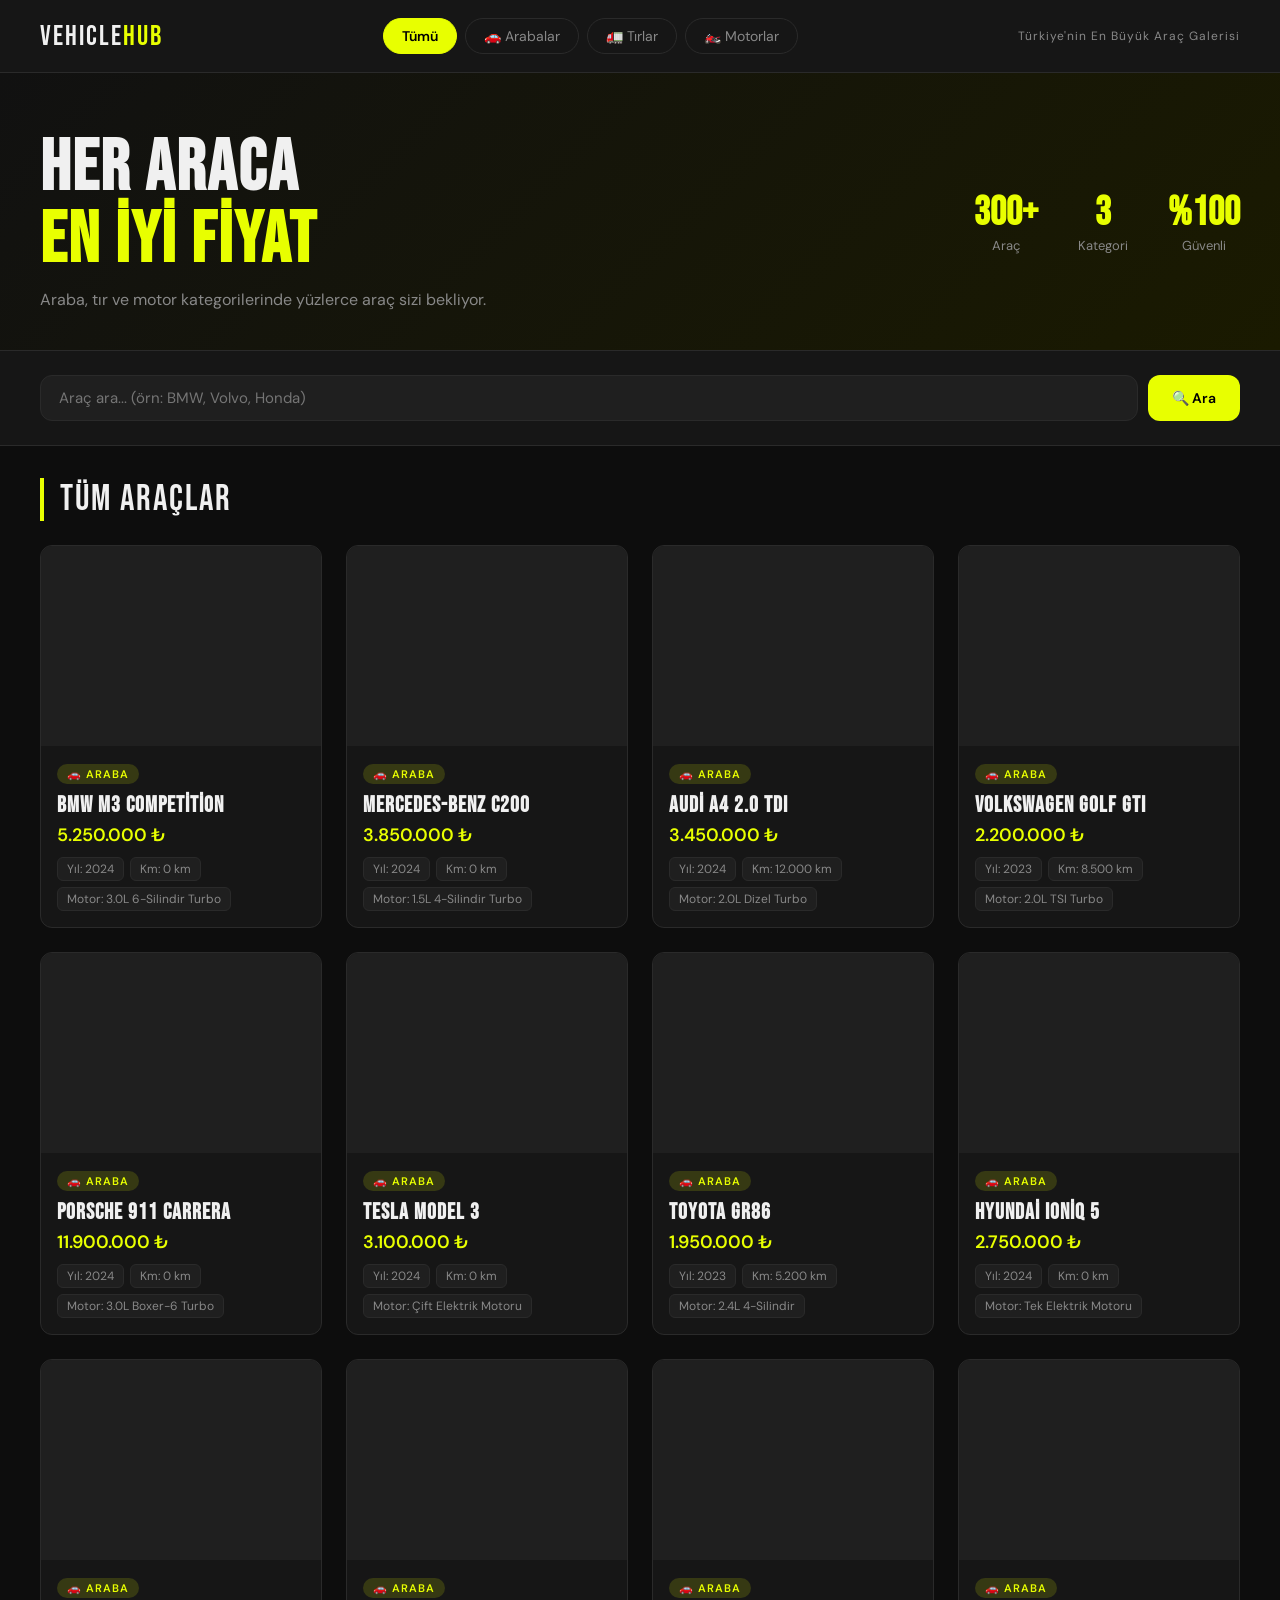
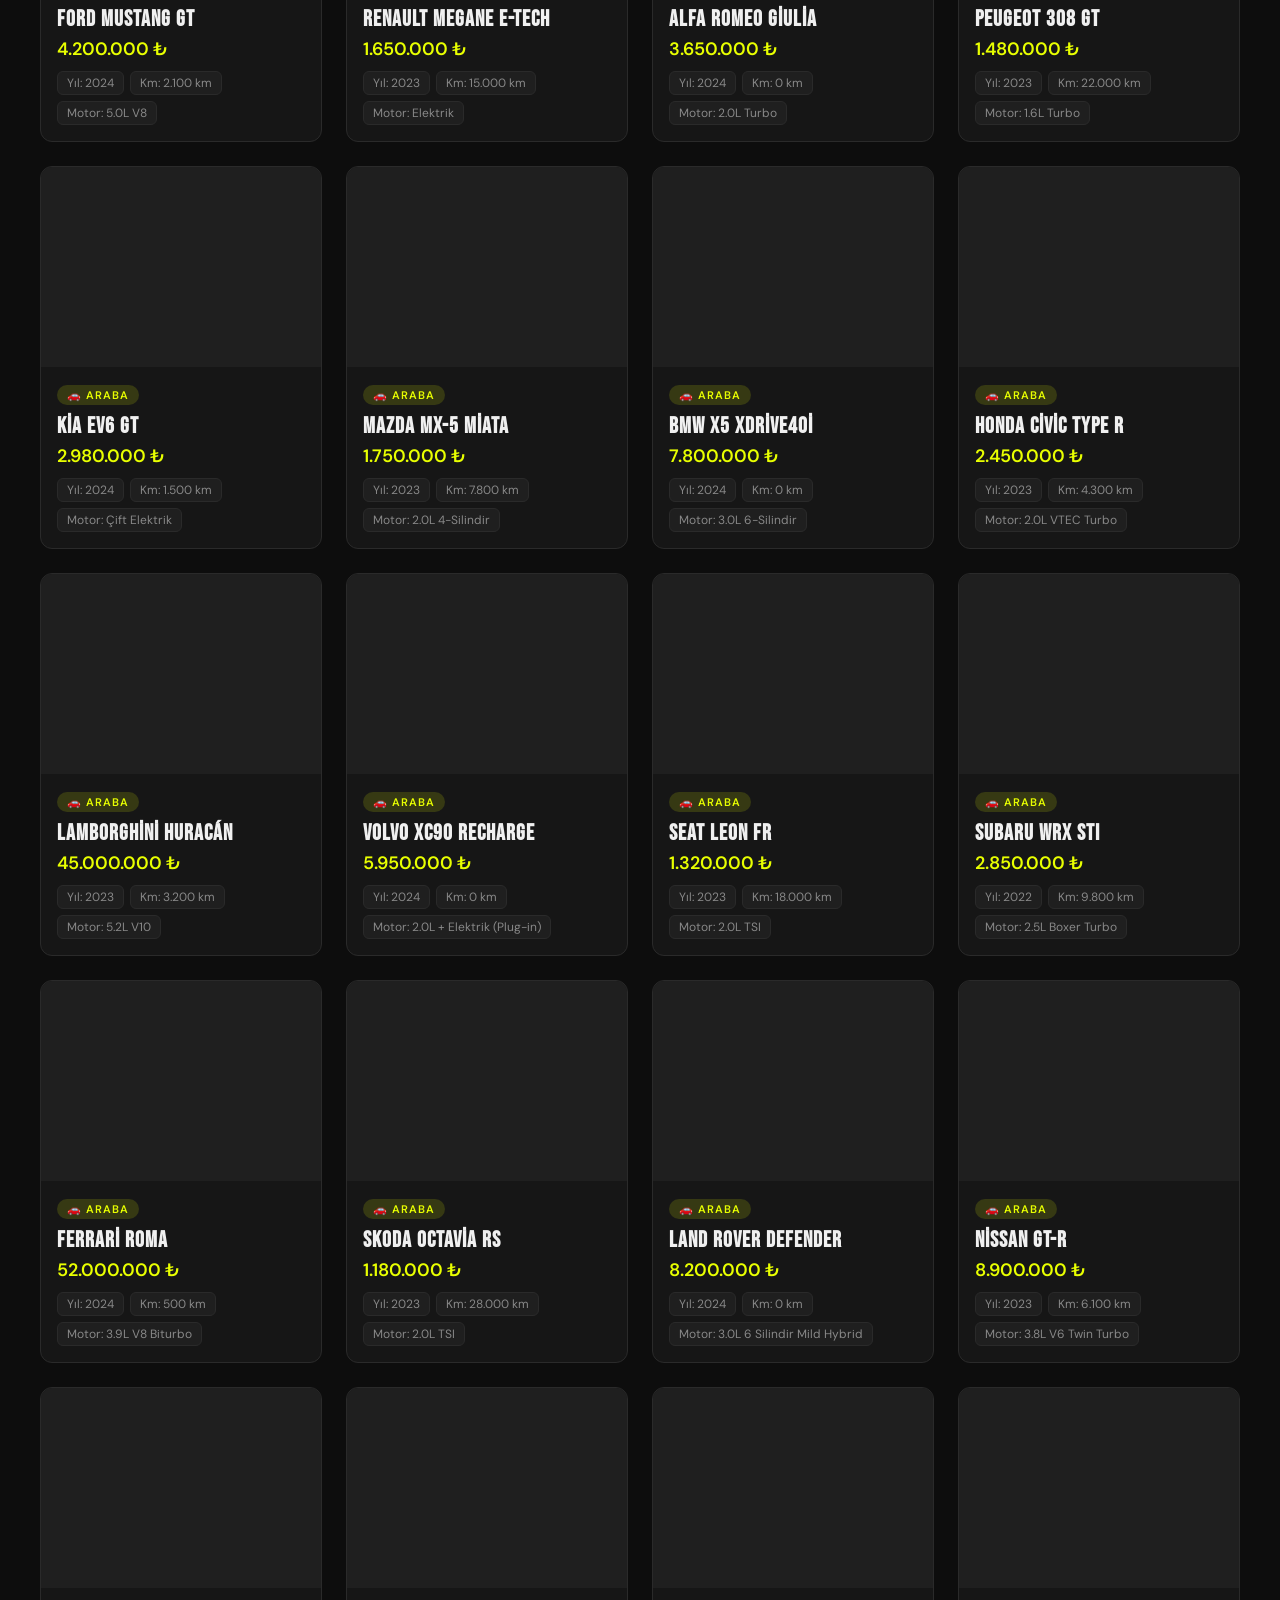
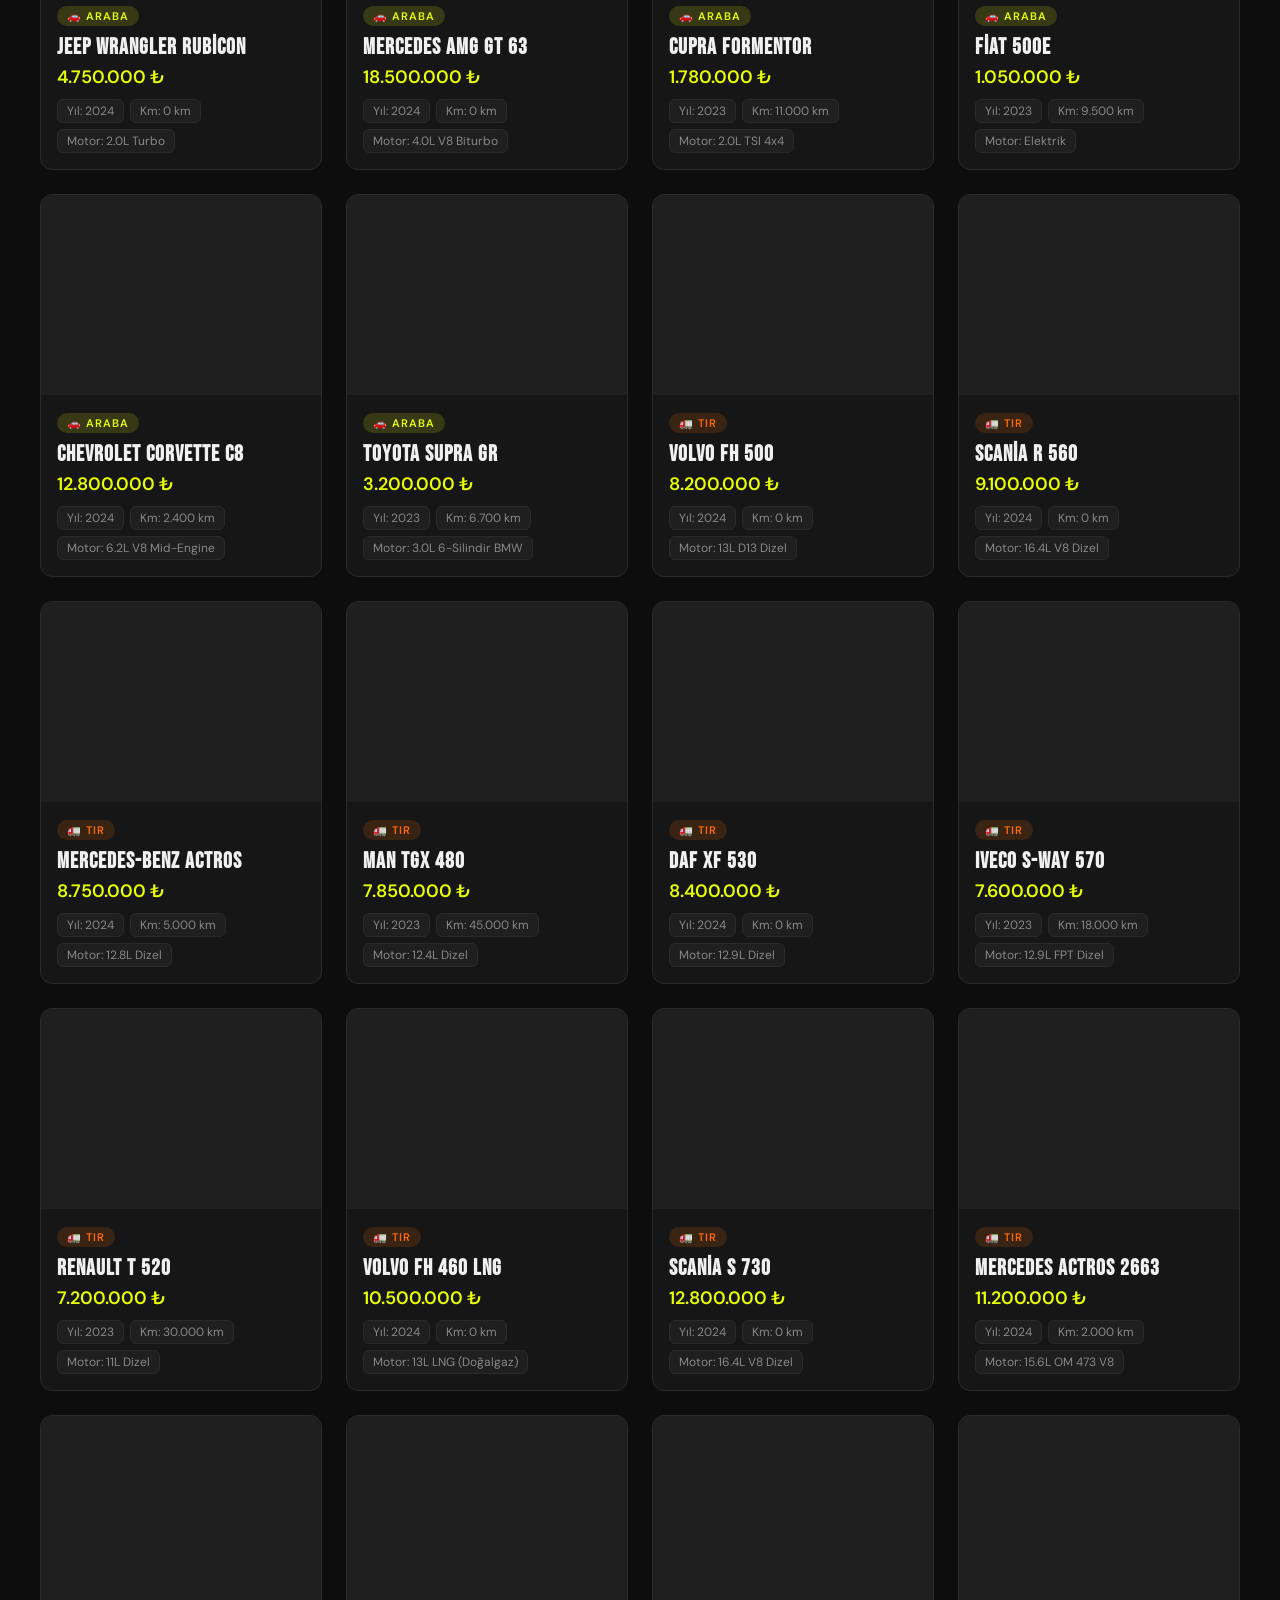
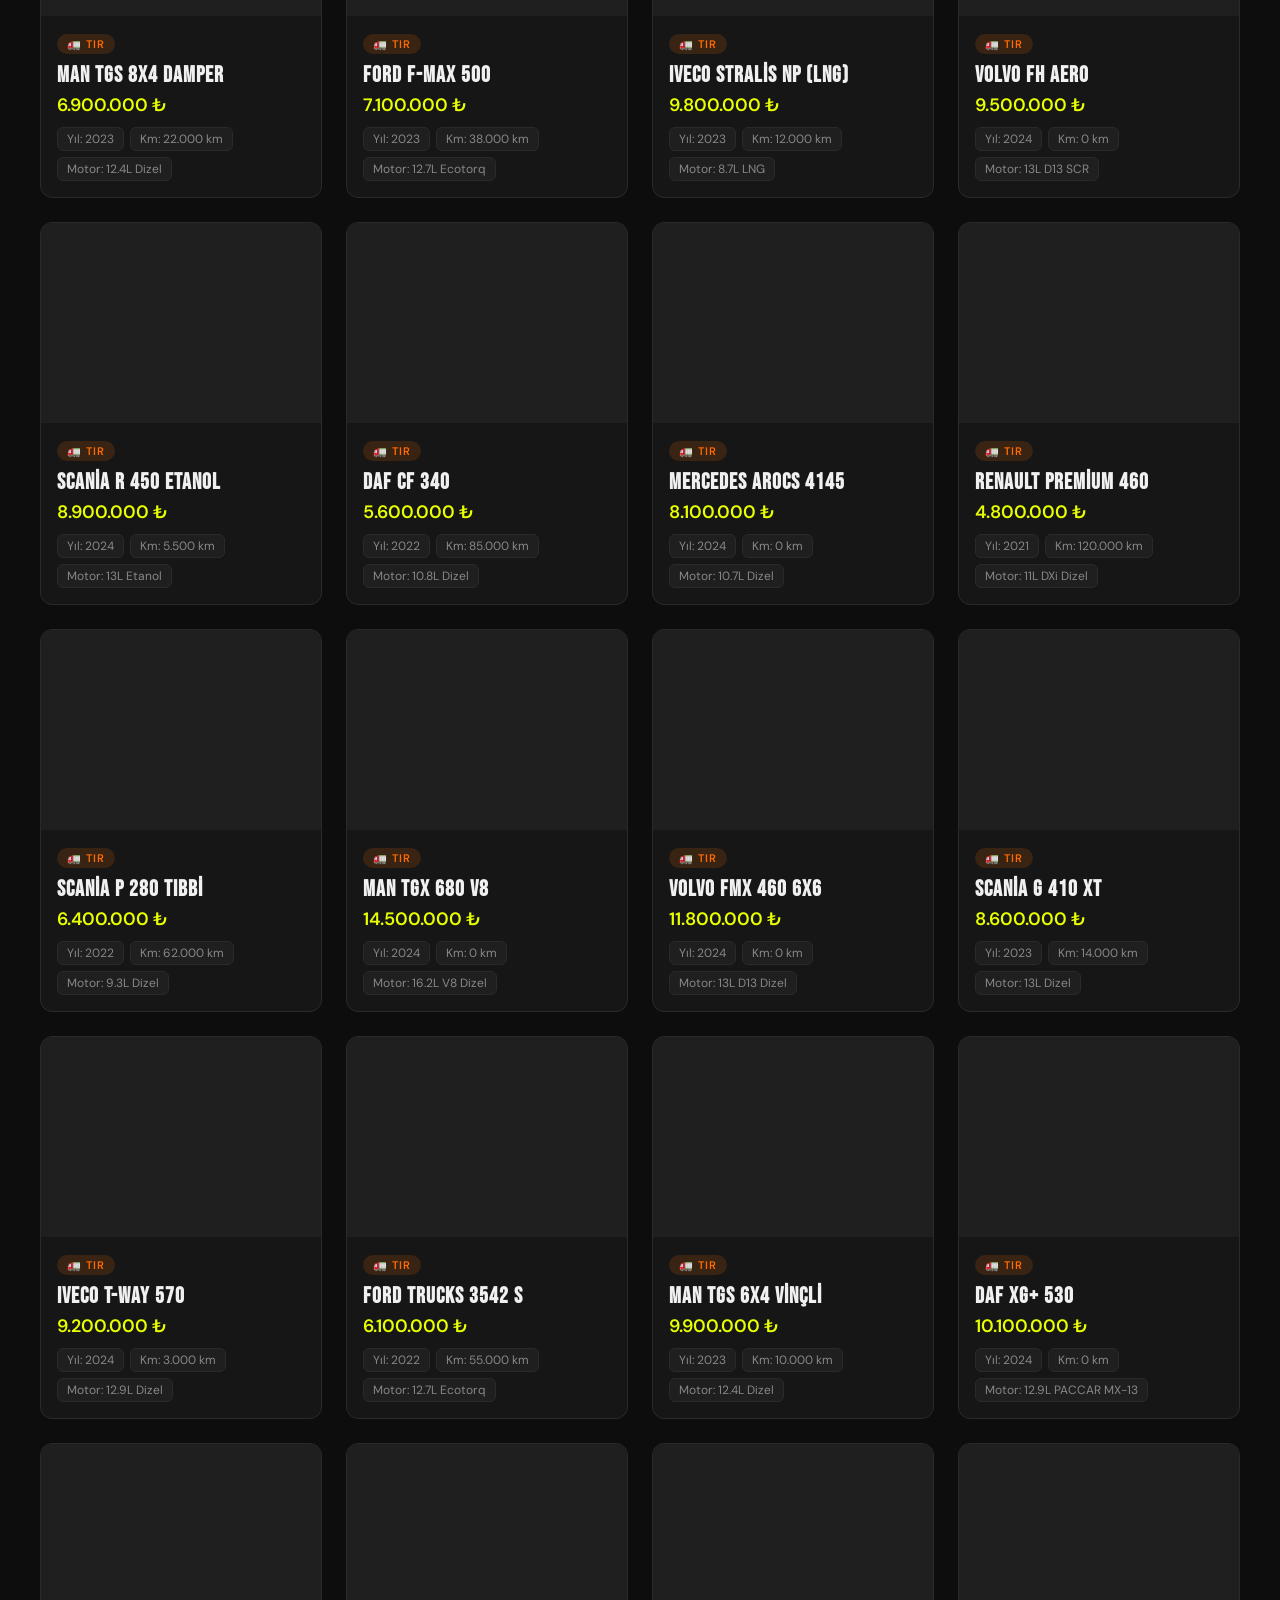
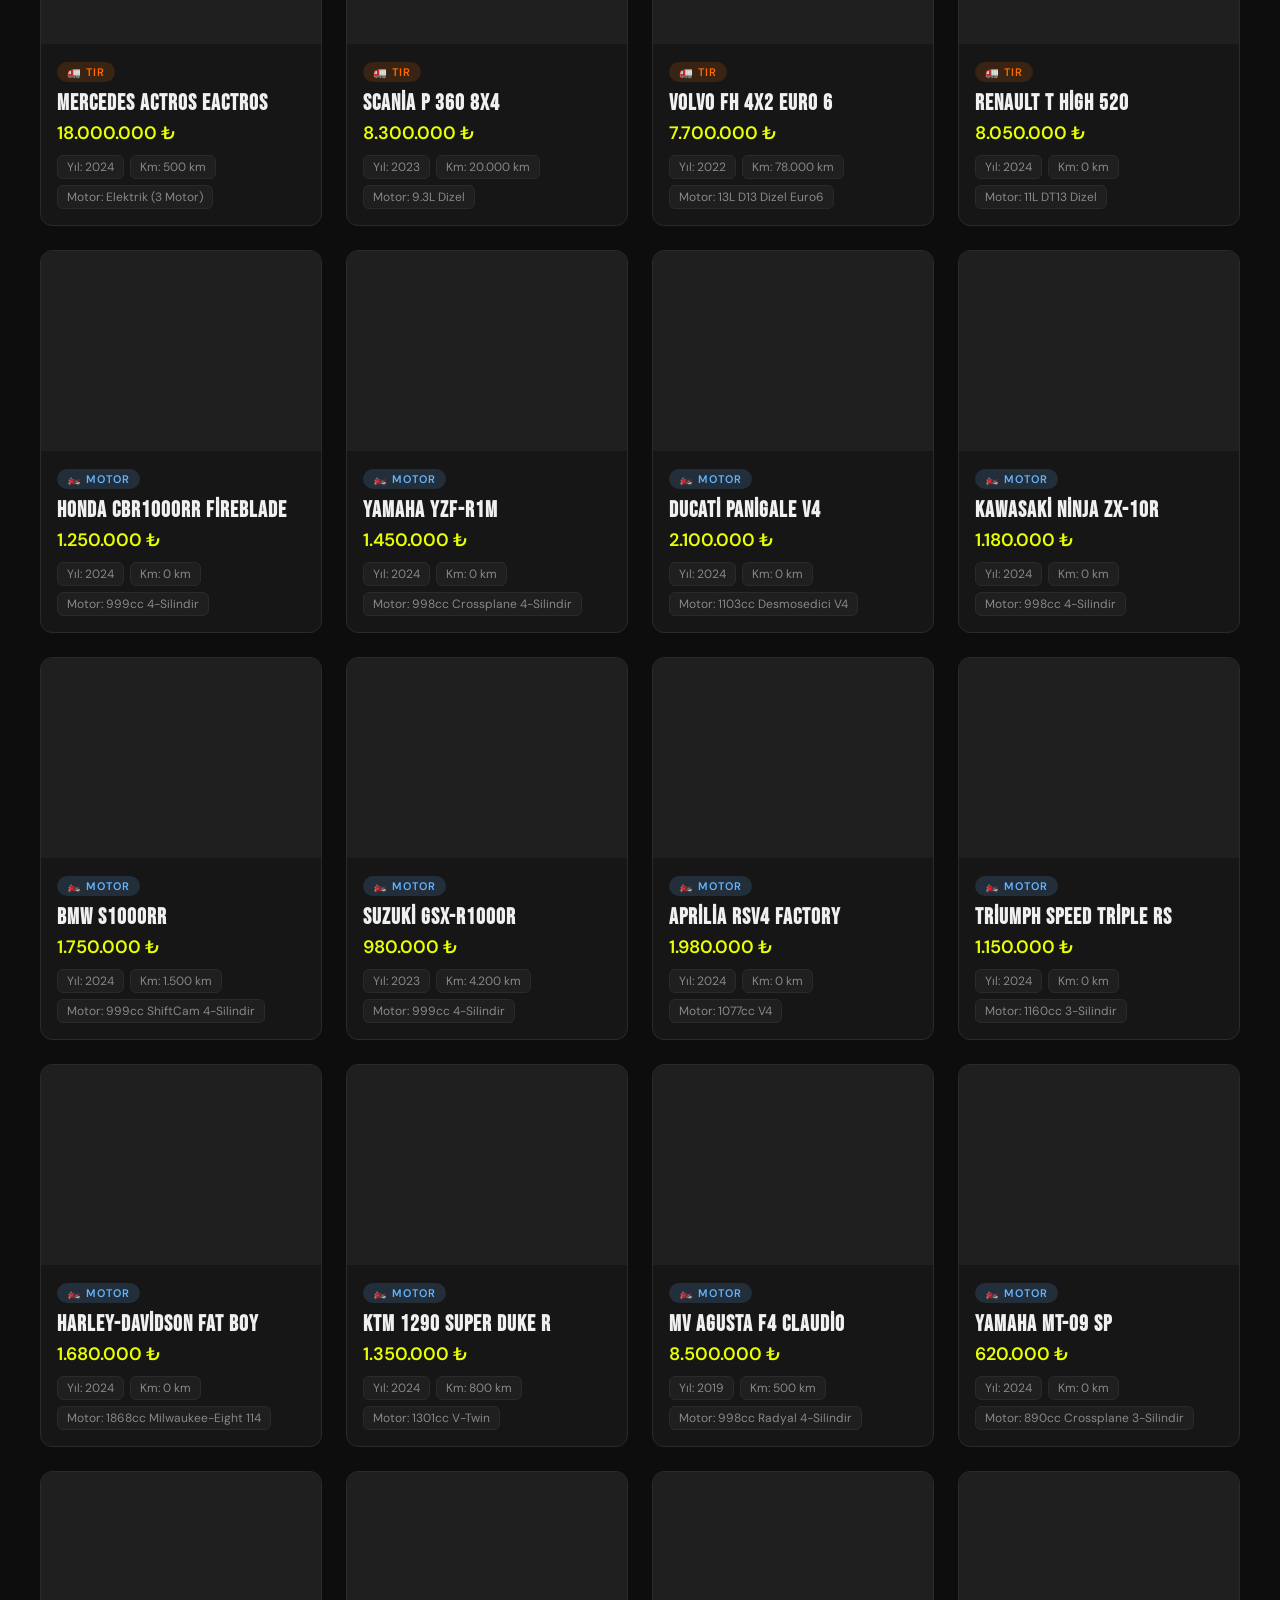
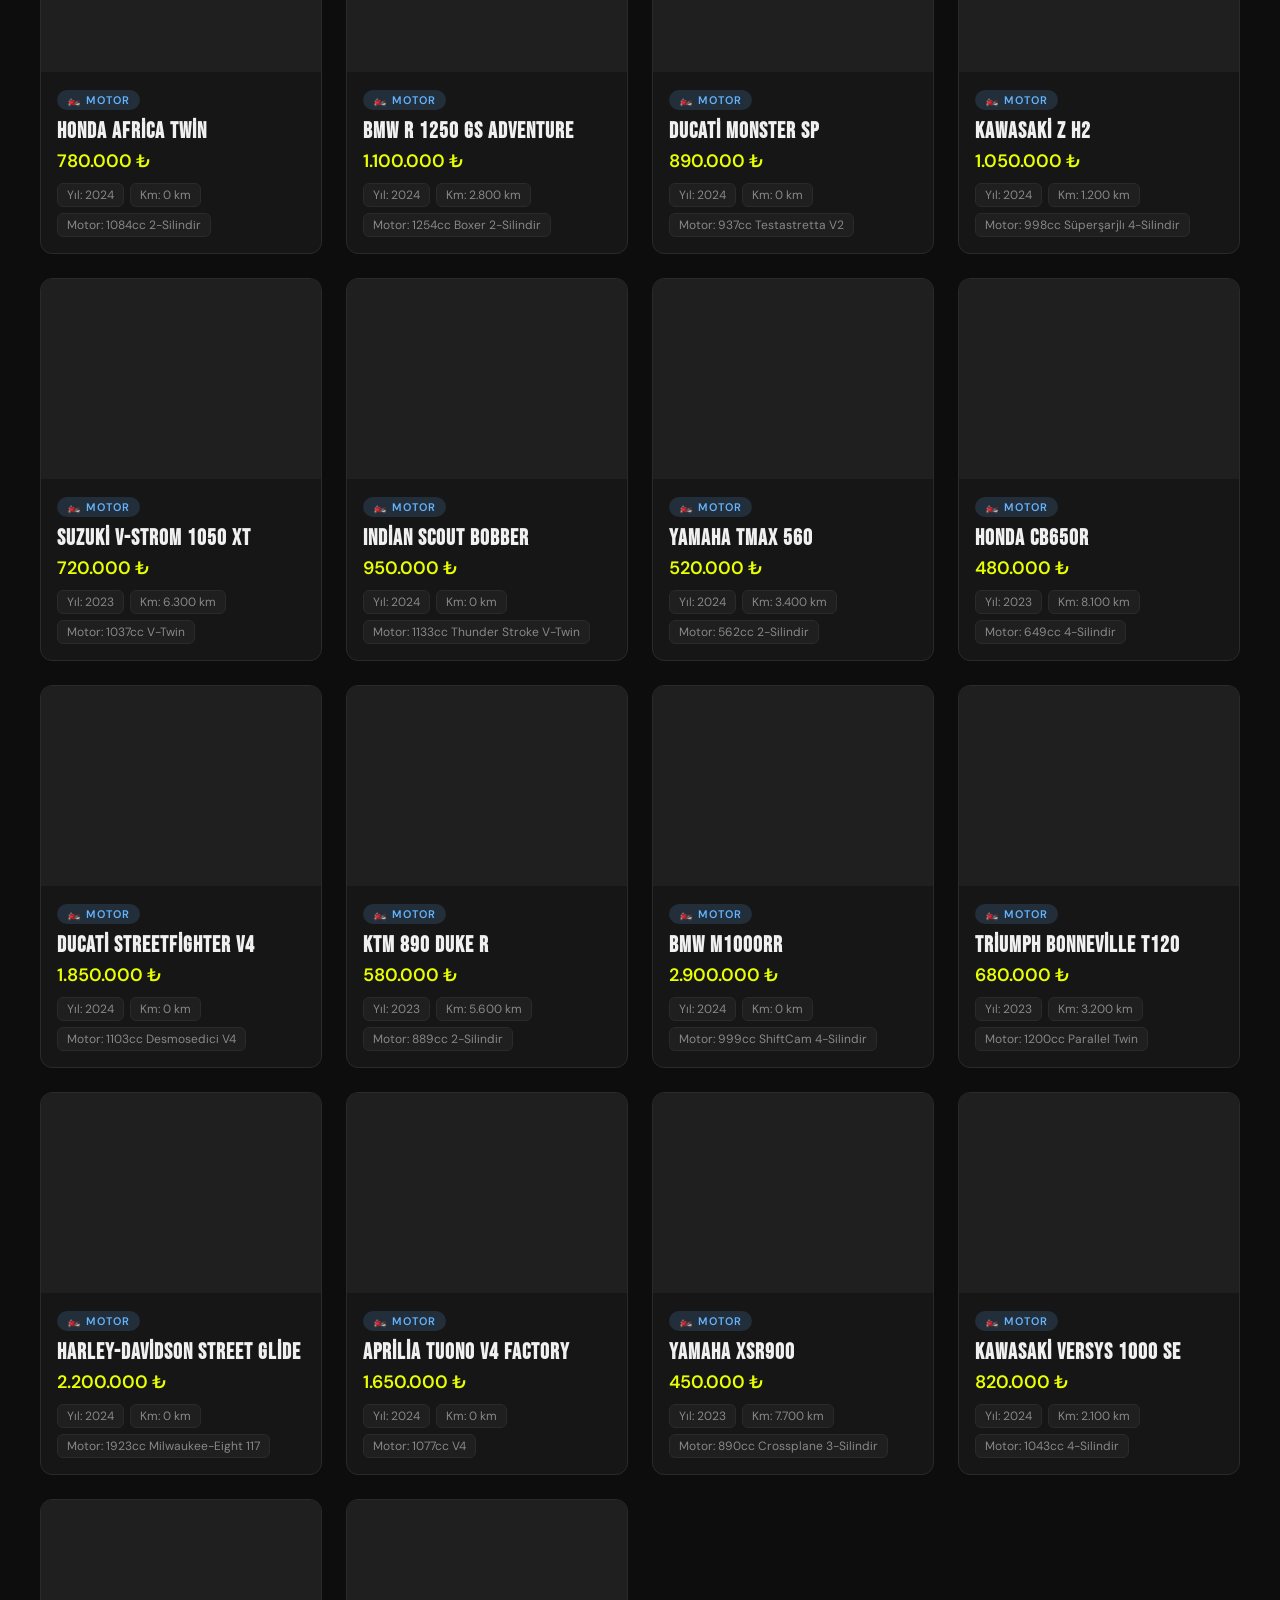
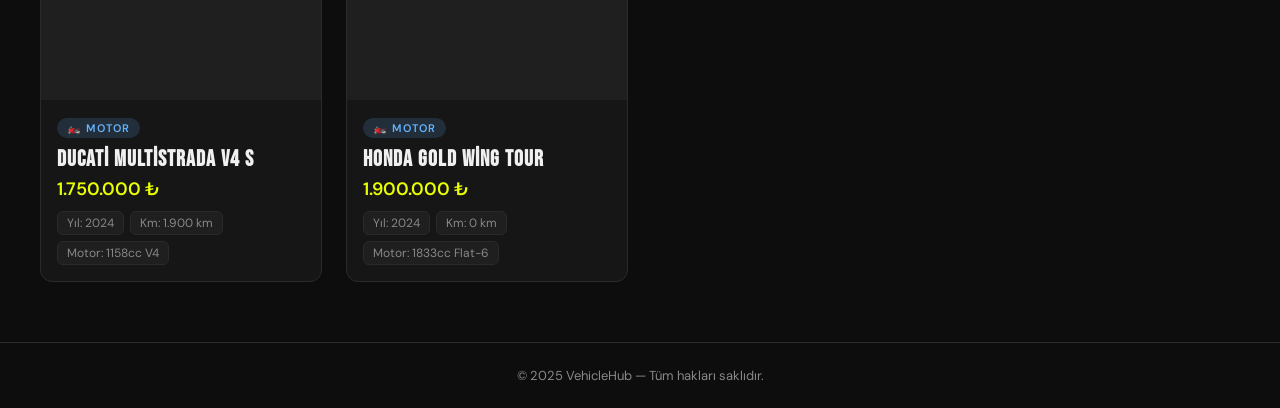
==== index.html @ 6251c129 "Rename mağazam.html to index.html" ====
<!DOCTYPE html>
<html lang="tr">
<head>
  <meta charset="UTF-8" />
  <meta name="viewport" content="width=device-width, initial-scale=1.0"/>
  <title>VehicleHub – Araç Galerisi</title>
  <link rel="stylesheet" href="style.css" />
  <link href="https://fonts.googleapis.com/css2?family=Bebas+Neue&family=DM+Sans:wght@300;400;500;600&display=swap" rel="stylesheet"/>
</head>
<body>

  <!-- HEADER -->
  <header>
    <div class="logo">VEHICLE<span>HUB</span></div>
    <nav>
      <button class="nav-btn active" data-cat="all">Tümü</button>
      <button class="nav-btn" data-cat="araba">🚗 Arabalar</button>
      <button class="nav-btn" data-cat="tir">🚛 Tırlar</button>
      <button class="nav-btn" data-cat="motor">🏍️ Motorlar</button>
    </nav>
    <div class="header-sub">Türkiye'nin En Büyük Araç Galerisi</div>
  </header>

  <!-- HERO -->
  <section class="hero">
    <div class="hero-text">
      <h1>Her Araca<br/><span>En İyi Fiyat</span></h1>
      <p>Araba, tır ve motor kategorilerinde yüzlerce araç sizi bekliyor.</p>
    </div>
    <div class="hero-stats">
      <div><strong>300+</strong><span>Araç</span></div>
      <div><strong>3</strong><span>Kategori</span></div>
      <div><strong>%100</strong><span>Güvenli</span></div>
    </div>
  </section>

  <!-- SEARCH -->
  <div class="search-bar">
    <input type="text" id="searchInput" placeholder="Araç ara... (örn: BMW, Volvo, Honda)" />
    <button onclick="filterBySearch()">🔍 Ara</button>
  </div>

  <!-- GRID -->
  <main>
    <div class="section-title" id="sectionTitle">Tüm Araçlar</div>
    <div class="grid" id="carGrid"></div>
  </main>

  <!-- MODAL – DETAY -->
  <div class="modal-overlay" id="detailModal">
    <div class="modal">
      <button class="modal-close" onclick="closeModal('detailModal')">✕</button>
      <div class="modal-img-wrap">
        <img id="modalImg" src="" alt=""/>
      </div>
      <div class="modal-body">
        <div class="modal-badge" id="modalCat"></div>
        <h2 id="modalTitle"></h2>
        <p class="modal-price" id="modalPrice"></p>
        <div class="specs" id="modalSpecs"></div>
        <button class="order-btn" onclick="openOrder()">📋 Sipariş Oluştur</button>
      </div>
    </div>
  </div>

  <!-- MODAL – SİPARİŞ -->
  <div class="modal-overlay" id="orderModal">
    <div class="modal modal-order">
      <button class="modal-close" onclick="closeModal('orderModal')">✕</button>
      <h2>Sipariş Formu</h2>
      <p id="orderVehicleName" class="order-vehicle-name"></p>
      <div class="form-group">
        <label>Ad</label>
        <input type="text" id="firstName" placeholder="Adınız"/>
      </div>
      <div class="form-group">
        <label>Soyad</label>
        <input type="text" id="lastName" placeholder="Soyadınız"/>
      </div>
      <div class="form-group">
        <label>TC Kimlik No</label>
        <input type="text" id="tcNo" placeholder="12345678901" maxlength="11"/>
      </div>
      <div class="form-group">
        <label>Telefon</label>
        <input type="tel" id="phone" placeholder="05XX XXX XX XX"/>
      </div>
      <div class="form-group">
        <label>E-posta</label>
        <input type="email" id="email" placeholder="ornek@mail.com"/>
      </div>
      <button class="order-btn" onclick="submitOrder()">✅ Siparişi Onayla</button>
    </div>
  </div>

  <!-- MODAL – BAŞARI -->
  <div class="modal-overlay" id="successModal">
    <div class="modal modal-success">
      <div class="success-icon">✅</div>
      <h2>Sipariş Alındı!</h2>
      <p id="successMsg"></p>
      <button class="order-btn" onclick="closeModal('successModal')">Tamam</button>
    </div>
  </div>

  <footer>
    <p>© 2025 VehicleHub — Tüm hakları saklıdır.</p>
  </footer>

  <script src="script.js"></script>
</body>
</html>
---- style.css ----
/* ===== RESET & BASE ===== */
*, *::before, *::after { box-sizing: border-box; margin: 0; padding: 0; }

:root {
  --bg: #0d0d0d;
  --bg2: #161616;
  --bg3: #1f1f1f;
  --accent: #e8ff00;
  --accent2: #ff6b00;
  --text: #f0f0f0;
  --muted: #888;
  --border: #2a2a2a;
  --radius: 12px;
  --font-head: 'Bebas Neue', sans-serif;
  --font-body: 'DM Sans', sans-serif;
}

body {
  background: var(--bg);
  color: var(--text);
  font-family: var(--font-body);
  min-height: 100vh;
}

/* ===== HEADER ===== */
header {
  display: flex;
  align-items: center;
  justify-content: space-between;
  flex-wrap: wrap;
  gap: 12px;
  padding: 18px 40px;
  background: var(--bg2);
  border-bottom: 1px solid var(--border);
  position: sticky;
  top: 0;
  z-index: 100;
}

.logo {
  font-family: var(--font-head);
  font-size: 28px;
  letter-spacing: 2px;
  color: var(--text);
}
.logo span { color: var(--accent); }

nav { display: flex; gap: 8px; flex-wrap: wrap; }

.nav-btn {
  background: transparent;
  border: 1px solid var(--border);
  color: var(--muted);
  padding: 8px 18px;
  border-radius: 50px;
  font-family: var(--font-body);
  font-size: 14px;
  cursor: pointer;
  transition: all 0.2s;
}
.nav-btn:hover, .nav-btn.active {
  background: var(--accent);
  color: #000;
  border-color: var(--accent);
  font-weight: 600;
}

.header-sub {
  font-size: 12px;
  color: var(--muted);
  letter-spacing: 1px;
}

/* ===== HERO ===== */
.hero {
  display: flex;
  align-items: center;
  justify-content: space-between;
  flex-wrap: wrap;
  gap: 24px;
  padding: 60px 40px 40px;
  background: linear-gradient(135deg, #111 0%, #1a1a00 100%);
  border-bottom: 1px solid var(--border);
}

.hero-text h1 {
  font-family: var(--font-head);
  font-size: 72px;
  line-height: 1;
  letter-spacing: 2px;
}
.hero-text h1 span { color: var(--accent); }
.hero-text p { color: var(--muted); font-size: 16px; margin-top: 12px; }

.hero-stats {
  display: flex;
  gap: 40px;
}
.hero-stats div {
  text-align: center;
  display: flex;
  flex-direction: column;
}
.hero-stats strong {
  font-family: var(--font-head);
  font-size: 40px;
  color: var(--accent);
}
.hero-stats span { font-size: 13px; color: var(--muted); }

/* ===== SEARCH ===== */
.search-bar {
  display: flex;
  gap: 10px;
  padding: 24px 40px;
  background: var(--bg2);
  border-bottom: 1px solid var(--border);
}
.search-bar input {
  flex: 1;
  background: var(--bg3);
  border: 1px solid var(--border);
  color: var(--text);
  padding: 12px 18px;
  border-radius: var(--radius);
  font-family: var(--font-body);
  font-size: 15px;
  outline: none;
  transition: border 0.2s;
}
.search-bar input:focus { border-color: var(--accent); }
.search-bar button {
  background: var(--accent);
  color: #000;
  border: none;
  padding: 12px 24px;
  border-radius: var(--radius);
  font-weight: 600;
  cursor: pointer;
  font-family: var(--font-body);
  font-size: 14px;
  transition: opacity 0.2s;
}
.search-bar button:hover { opacity: 0.85; }

/* ===== MAIN GRID ===== */
main { padding: 32px 40px 60px; }

.section-title {
  font-family: var(--font-head);
  font-size: 36px;
  letter-spacing: 2px;
  color: var(--text);
  margin-bottom: 24px;
  border-left: 4px solid var(--accent);
  padding-left: 16px;
}

.grid {
  display: grid;
  grid-template-columns: repeat(auto-fill, minmax(280px, 1fr));
  gap: 24px;
}

/* ===== CARD ===== */
.card {
  background: var(--bg2);
  border: 1px solid var(--border);
  border-radius: var(--radius);
  overflow: hidden;
  cursor: pointer;
  transition: transform 0.25s, box-shadow 0.25s, border-color 0.25s;
}
.card:hover {
  transform: translateY(-6px);
  box-shadow: 0 20px 40px rgba(232,255,0,0.08);
  border-color: var(--accent);
}

.card-img {
  width: 100%;
  height: 200px;
  object-fit: cover;
  display: block;
  background: var(--bg3);
}

.card-body { padding: 16px; }

.card-cat {
  font-size: 11px;
  font-weight: 600;
  letter-spacing: 1px;
  text-transform: uppercase;
  padding: 3px 10px;
  border-radius: 50px;
  display: inline-block;
  margin-bottom: 8px;
}
.cat-araba { background: rgba(232,255,0,0.15); color: var(--accent); }
.cat-tir    { background: rgba(255,107,0,0.15); color: var(--accent2); }
.cat-motor  { background: rgba(100,180,255,0.15); color: #64b4ff; }

.card h3 {
  font-family: var(--font-head);
  font-size: 22px;
  letter-spacing: 1px;
  margin-bottom: 4px;
}

.card-price {
  font-size: 18px;
  font-weight: 600;
  color: var(--accent);
  margin-bottom: 10px;
}

.card-meta {
  display: flex;
  flex-wrap: wrap;
  gap: 6px;
}
.tag {
  background: var(--bg3);
  border: 1px solid var(--border);
  border-radius: 6px;
  padding: 3px 9px;
  font-size: 12px;
  color: var(--muted);
}

/* ===== MODAL ===== */
.modal-overlay {
  display: none;
  position: fixed;
  inset: 0;
  background: rgba(0,0,0,0.85);
  z-index: 200;
  align-items: center;
  justify-content: center;
  padding: 20px;
  backdrop-filter: blur(6px);
}
.modal-overlay.open { display: flex; }

.modal {
  background: var(--bg2);
  border: 1px solid var(--border);
  border-radius: 16px;
  width: 100%;
  max-width: 720px;
  max-height: 90vh;
  overflow-y: auto;
  position: relative;
  animation: popIn 0.3s cubic-bezier(0.34,1.56,0.64,1);
}

@keyframes popIn {
  from { transform: scale(0.88); opacity: 0; }
  to   { transform: scale(1);    opacity: 1; }
}

.modal-close {
  position: absolute;
  top: 14px;
  right: 14px;
  background: var(--bg3);
  border: 1px solid var(--border);
  color: var(--text);
  width: 36px; height: 36px;
  border-radius: 50%;
  font-size: 16px;
  cursor: pointer;
  z-index: 10;
  transition: background 0.2s;
}
.modal-close:hover { background: #333; }

.modal-img-wrap img {
  width: 100%;
  height: 320px;
  object-fit: cover;
  border-radius: 16px 16px 0 0;
  display: block;
}

.modal-body { padding: 24px 28px 28px; }

.modal-badge {
  font-size: 11px;
  font-weight: 700;
  letter-spacing: 1px;
  text-transform: uppercase;
  padding: 4px 14px;
  border-radius: 50px;
  display: inline-block;
  margin-bottom: 10px;
}

.modal-body h2 {
  font-family: var(--font-head);
  font-size: 36px;
  letter-spacing: 2px;
  margin-bottom: 4px;
}

.modal-price {
  font-size: 26px;
  font-weight: 700;
  color: var(--accent);
  margin-bottom: 20px;
}

.specs {
  display: grid;
  grid-template-columns: 1fr 1fr;
  gap: 12px;
  margin-bottom: 24px;
}
.spec-item {
  background: var(--bg3);
  border: 1px solid var(--border);
  border-radius: 10px;
  padding: 12px 14px;
}
.spec-item .spec-label {
  font-size: 11px;
  color: var(--muted);
  letter-spacing: 0.5px;
  text-transform: uppercase;
  margin-bottom: 4px;
}
.spec-item .spec-val {
  font-size: 15px;
  font-weight: 500;
}

.order-btn {
  width: 100%;
  background: var(--accent);
  color: #000;
  border: none;
  padding: 15px;
  border-radius: var(--radius);
  font-size: 16px;
  font-weight: 700;
  font-family: var(--font-body);
  cursor: pointer;
  transition: opacity 0.2s;
  letter-spacing: 0.5px;
}
.order-btn:hover { opacity: 0.85; }

/* ===== ORDER FORM ===== */
.modal-order {
  max-width: 480px;
  padding: 36px 32px;
}
.modal-order h2 {
  font-family: var(--font-head);
  font-size: 32px;
  letter-spacing: 2px;
  margin-bottom: 6px;
}
.order-vehicle-name {
  color: var(--accent);
  font-weight: 600;
  font-size: 15px;
  margin-bottom: 20px;
}

.form-group {
  margin-bottom: 14px;
}
.form-group label {
  display: block;
  font-size: 13px;
  color: var(--muted);
  margin-bottom: 5px;
  font-weight: 500;
}
.form-group input {
  width: 100%;
  background: var(--bg3);
  border: 1px solid var(--border);
  color: var(--text);
  padding: 11px 14px;
  border-radius: 8px;
  font-family: var(--font-body);
  font-size: 14px;
  outline: none;
  transition: border 0.2s;
}
.form-group input:focus { border-color: var(--accent); }

/* ===== SUCCESS ===== */
.modal-success {
  max-width: 400px;
  padding: 48px 32px;
  text-align: center;
}
.success-icon { font-size: 56px; margin-bottom: 16px; }
.modal-success h2 {
  font-family: var(--font-head);
  font-size: 32px;
  margin-bottom: 10px;
  letter-spacing: 1px;
}
.modal-success p {
  color: var(--muted);
  font-size: 14px;
  line-height: 1.6;
  margin-bottom: 24px;
}

/* ===== FOOTER ===== */
footer {
  text-align: center;
  padding: 24px;
  border-top: 1px solid var(--border);
  color: var(--muted);
  font-size: 13px;
}

/* ===== SCROLLBAR ===== */
::-webkit-scrollbar { width: 6px; }
::-webkit-scrollbar-track { background: var(--bg); }
::-webkit-scrollbar-thumb { background: #333; border-radius: 3px; }

/* ===== RESPONSIVE ===== */
@media (max-width: 768px) {
  header { padding: 14px 20px; }
  .hero { padding: 36px 20px 28px; }
  .hero-text h1 { font-size: 48px; }
  main { padding: 24px 16px 40px; }
  .search-bar { padding: 16px 16px; }
  .specs { grid-template-columns: 1fr; }
  .modal-body { padding: 18px 18px 22px; }
  .modal-img-wrap img { height: 220px; }
}
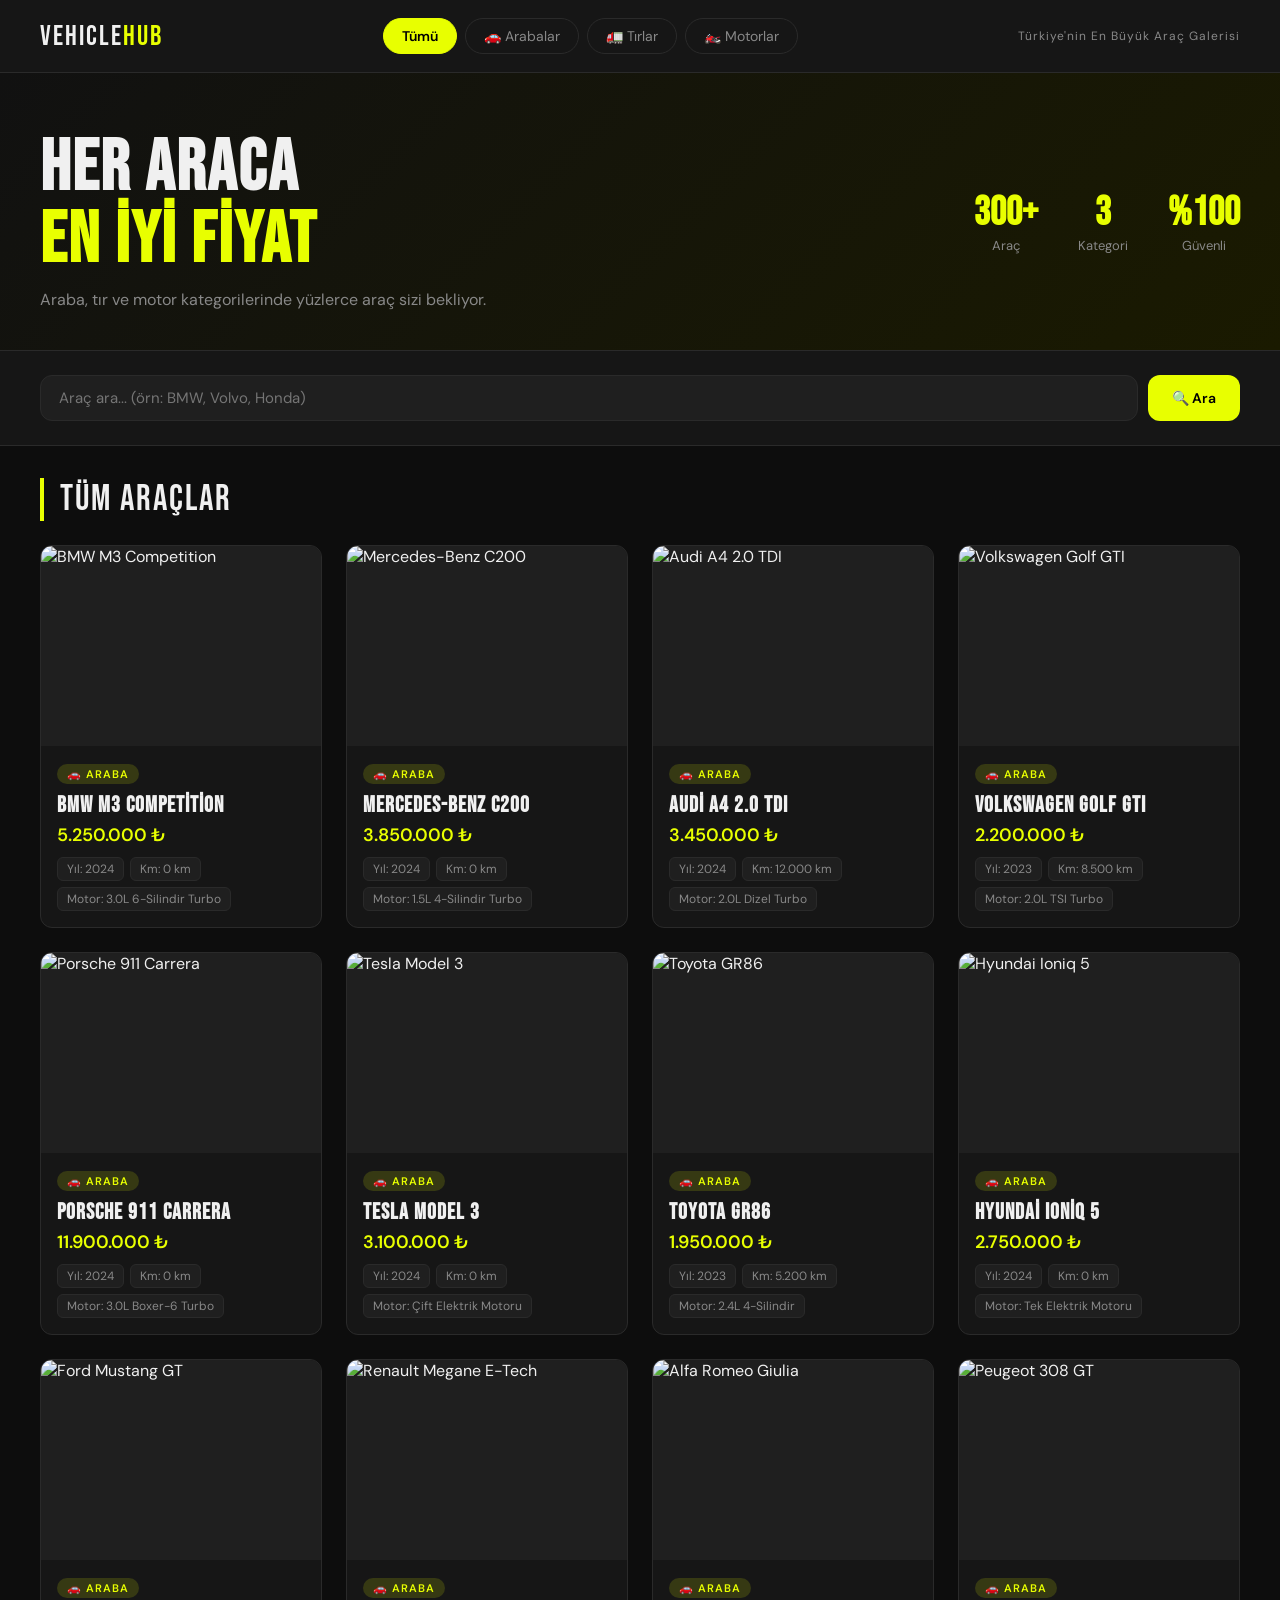
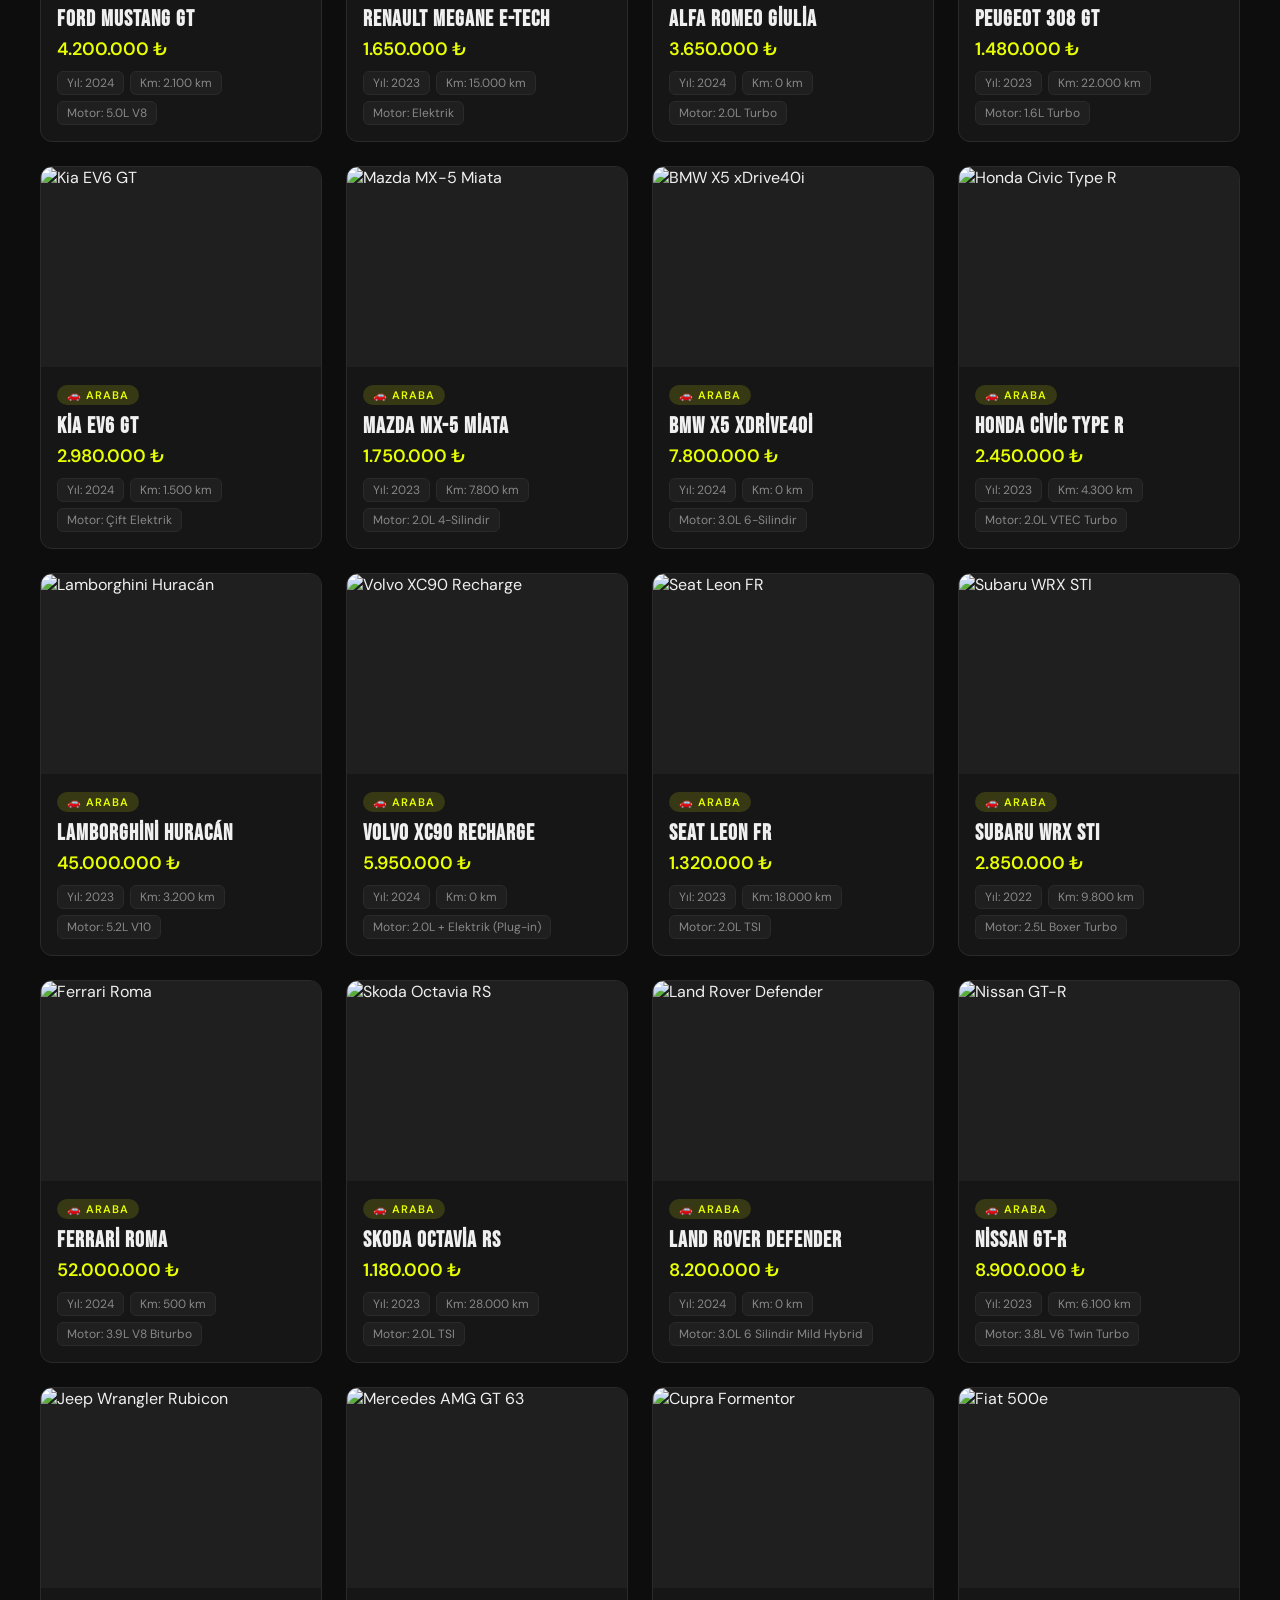
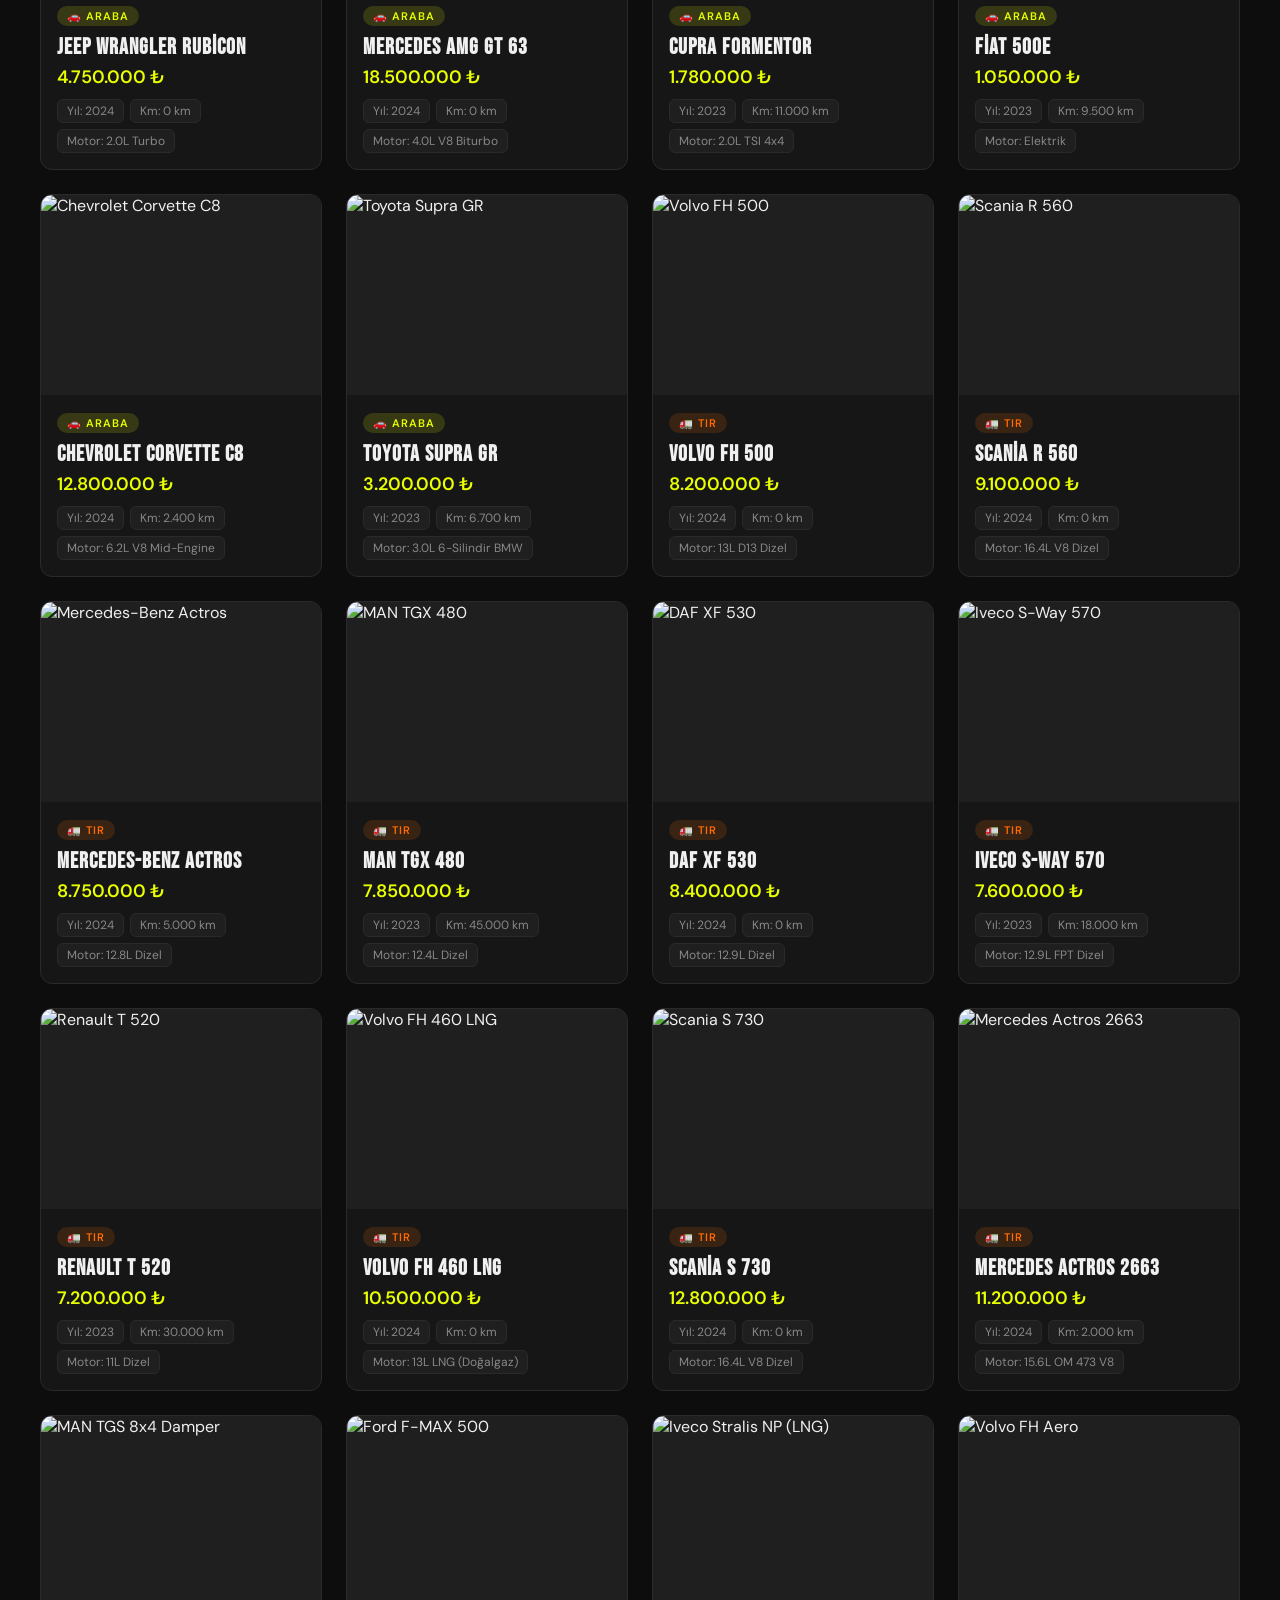
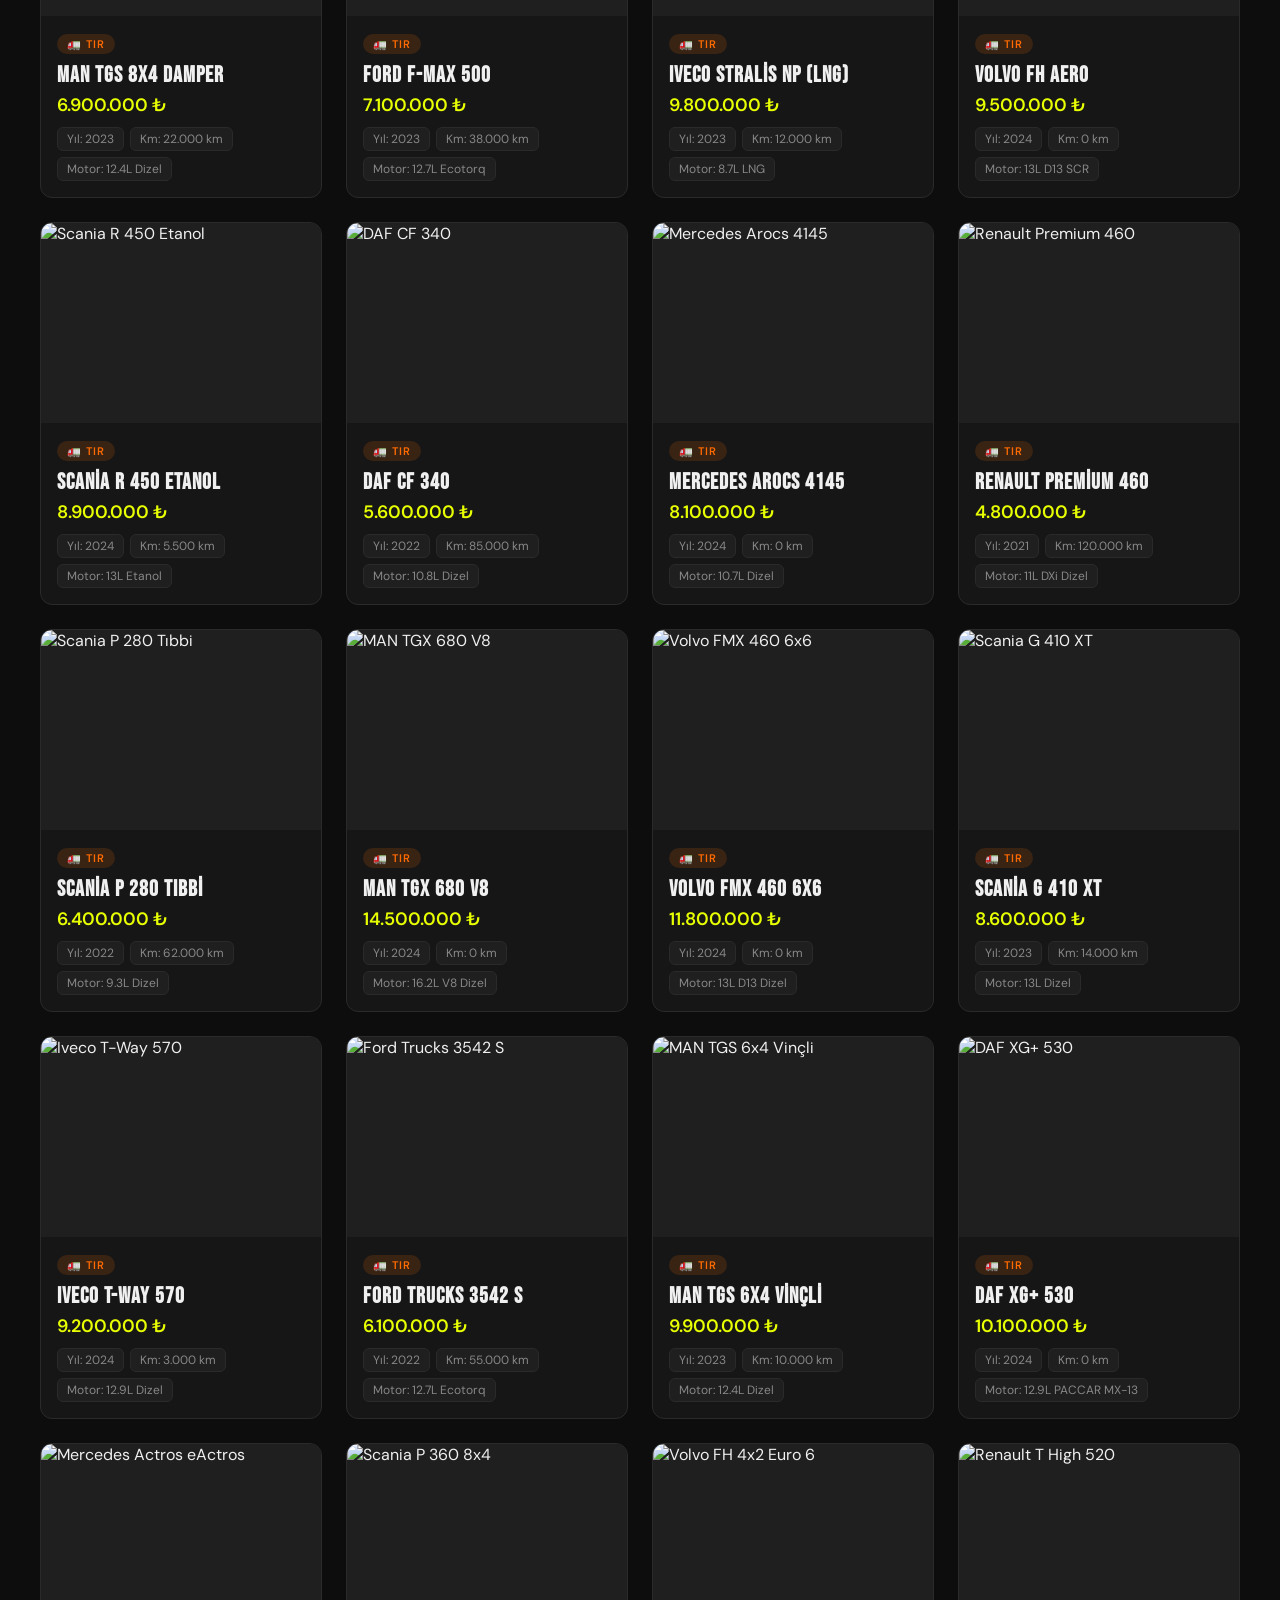
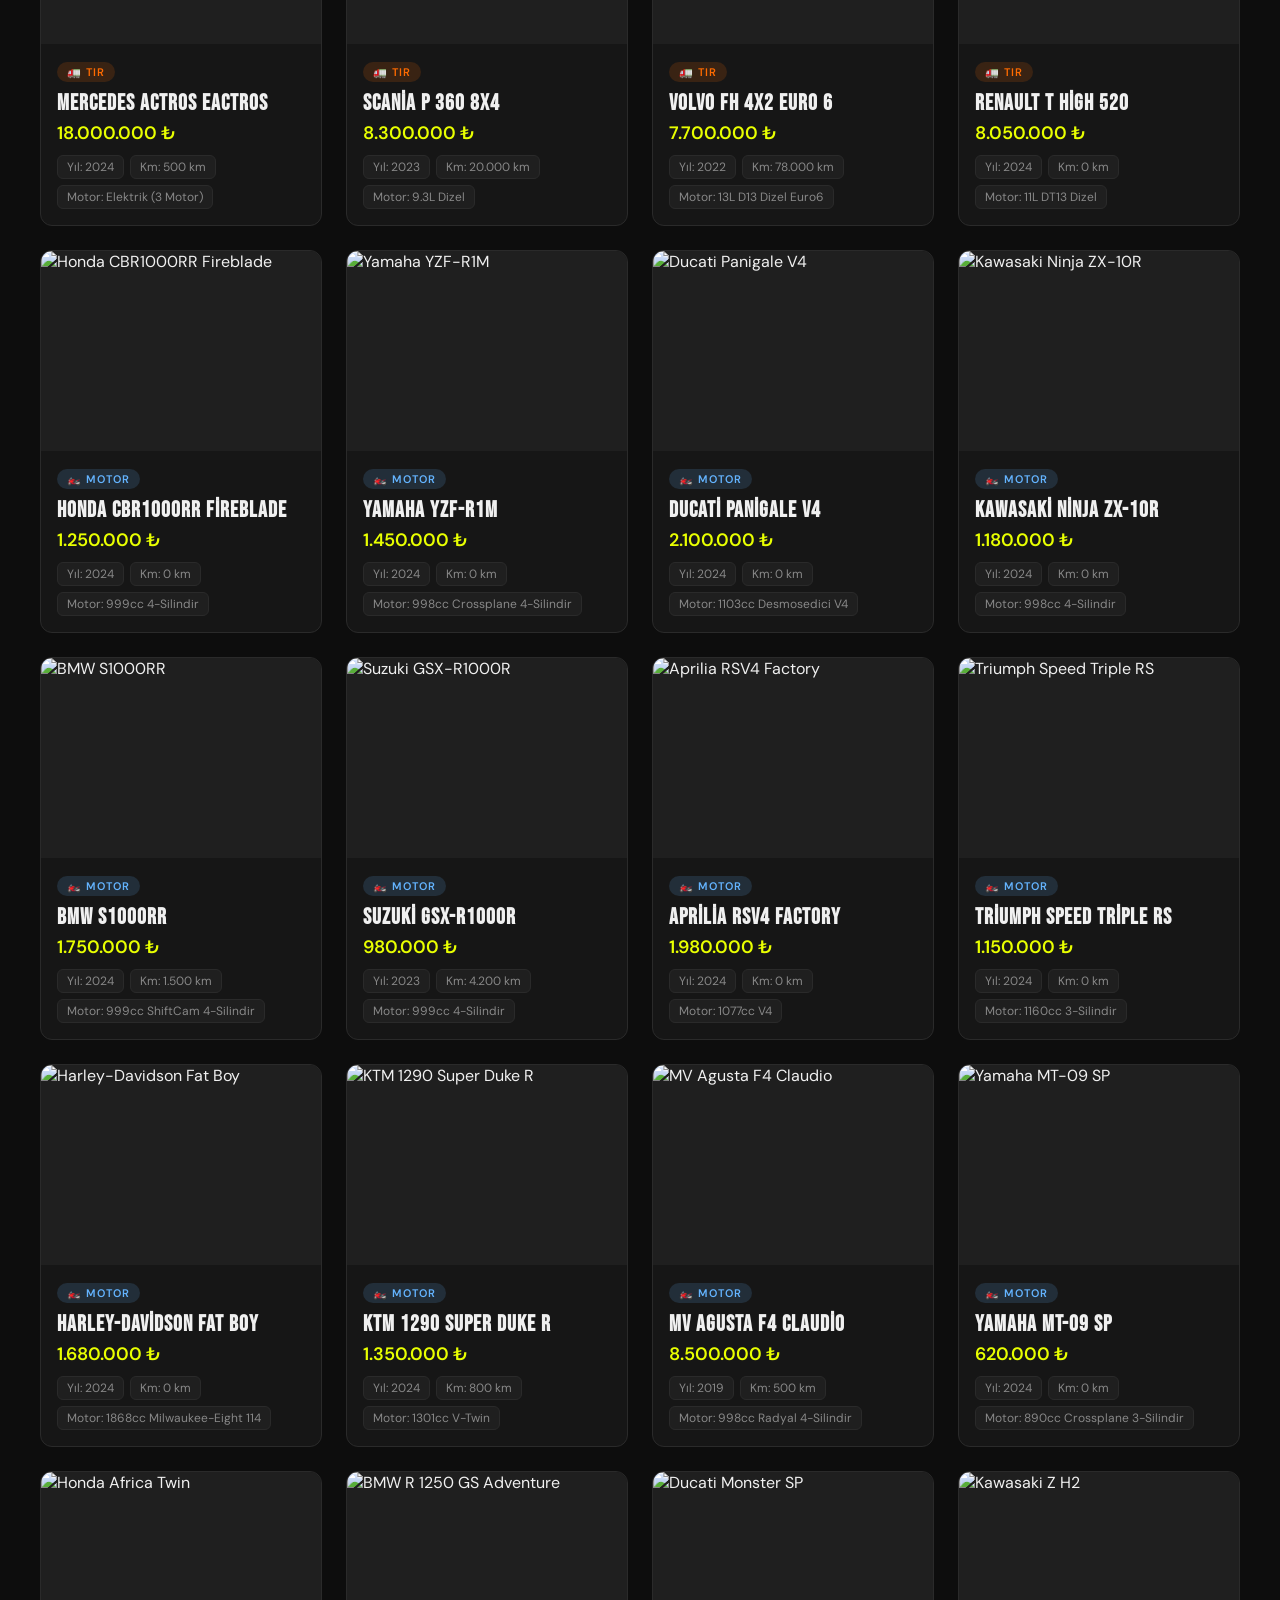
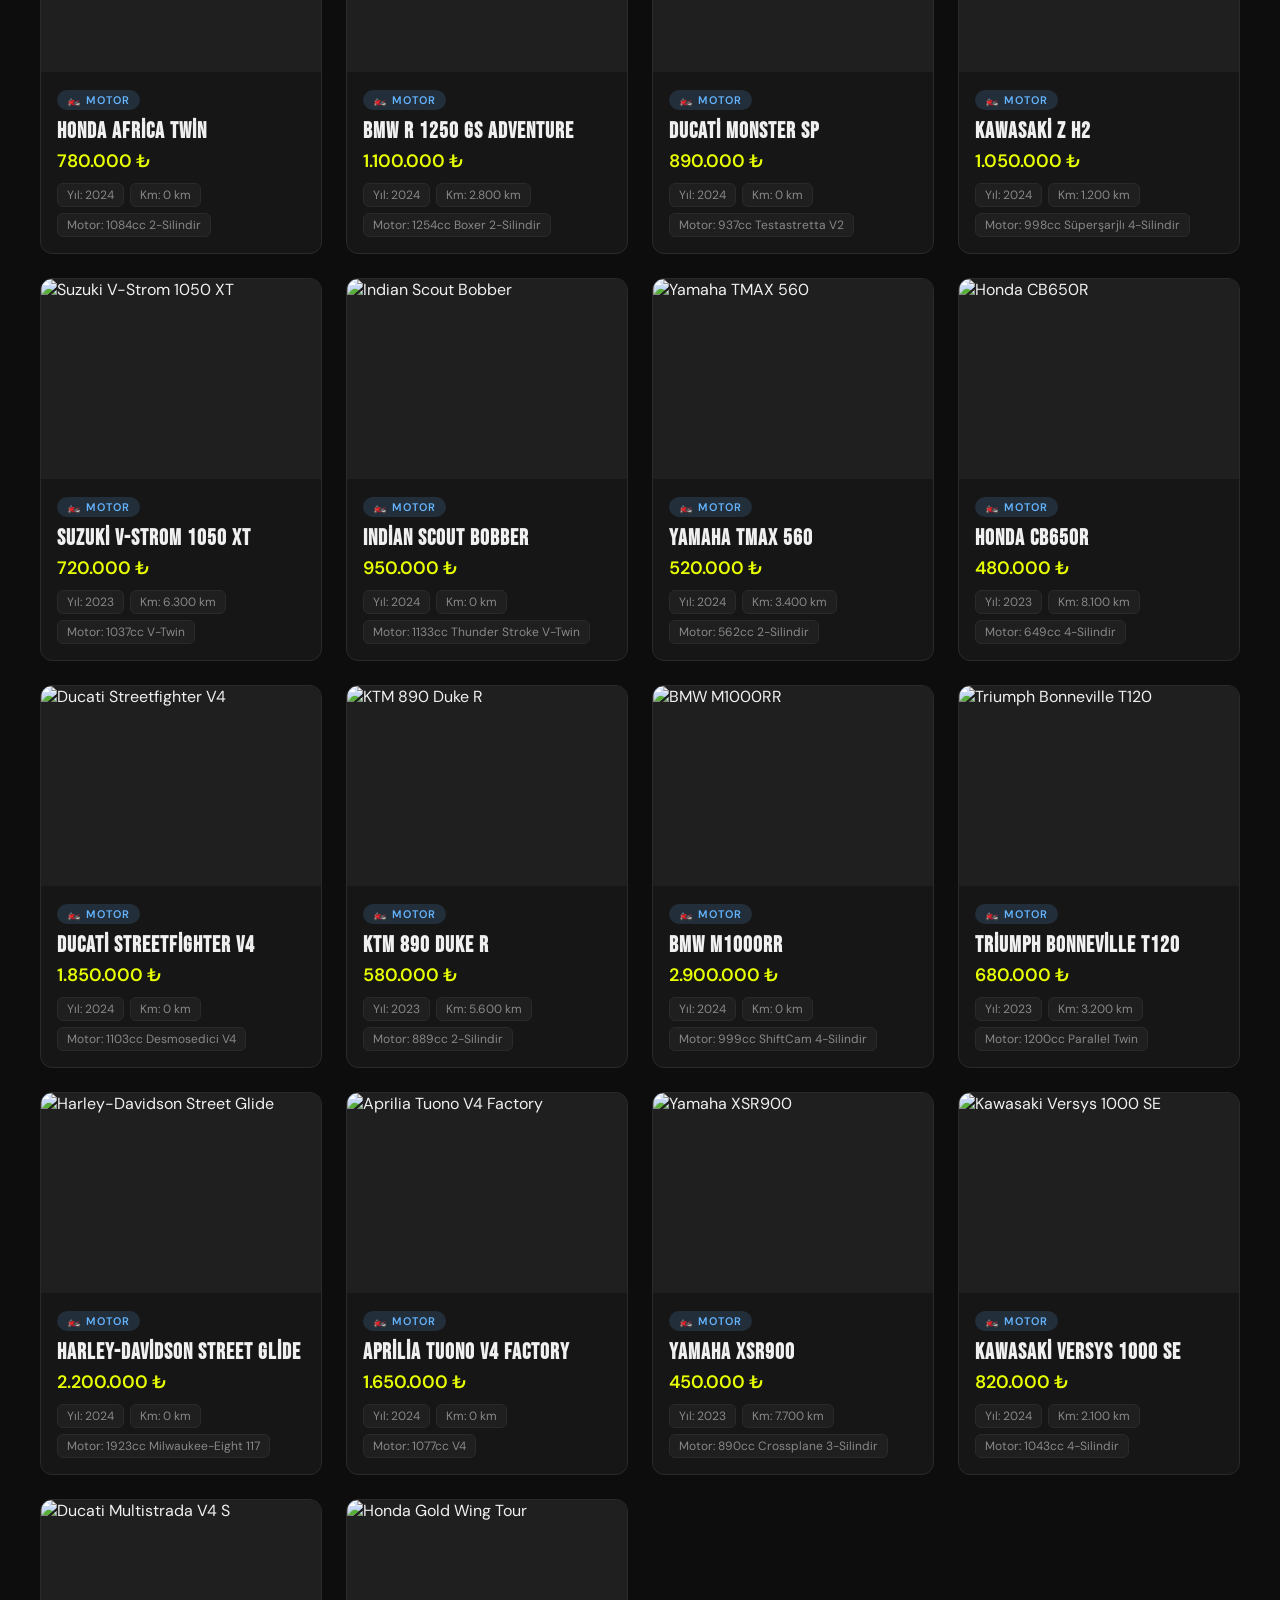
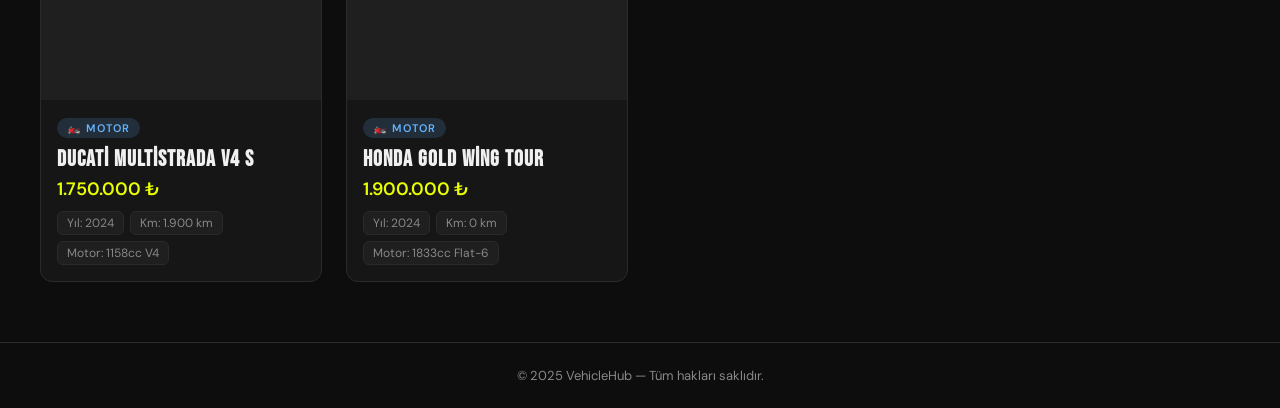
==== commit b272e5a2: "Update index.html" ====
--- a/index.html
+++ b/index.html
@@ -3,7 +3,7 @@
 <head>
   <meta charset="UTF-8" />
   <meta name="viewport" content="width=device-width, initial-scale=1.0"/>
-  <title>VehicleHub – Araç Galerisi</title>
+  <title>selosatış – Araç Galerisi</title>
   <link rel="stylesheet" href="style.css" />
   <link href="https://fonts.googleapis.com/css2?family=Bebas+Neue&family=DM+Sans:wght@300;400;500;600&display=swap" rel="stylesheet"/>
 </head>
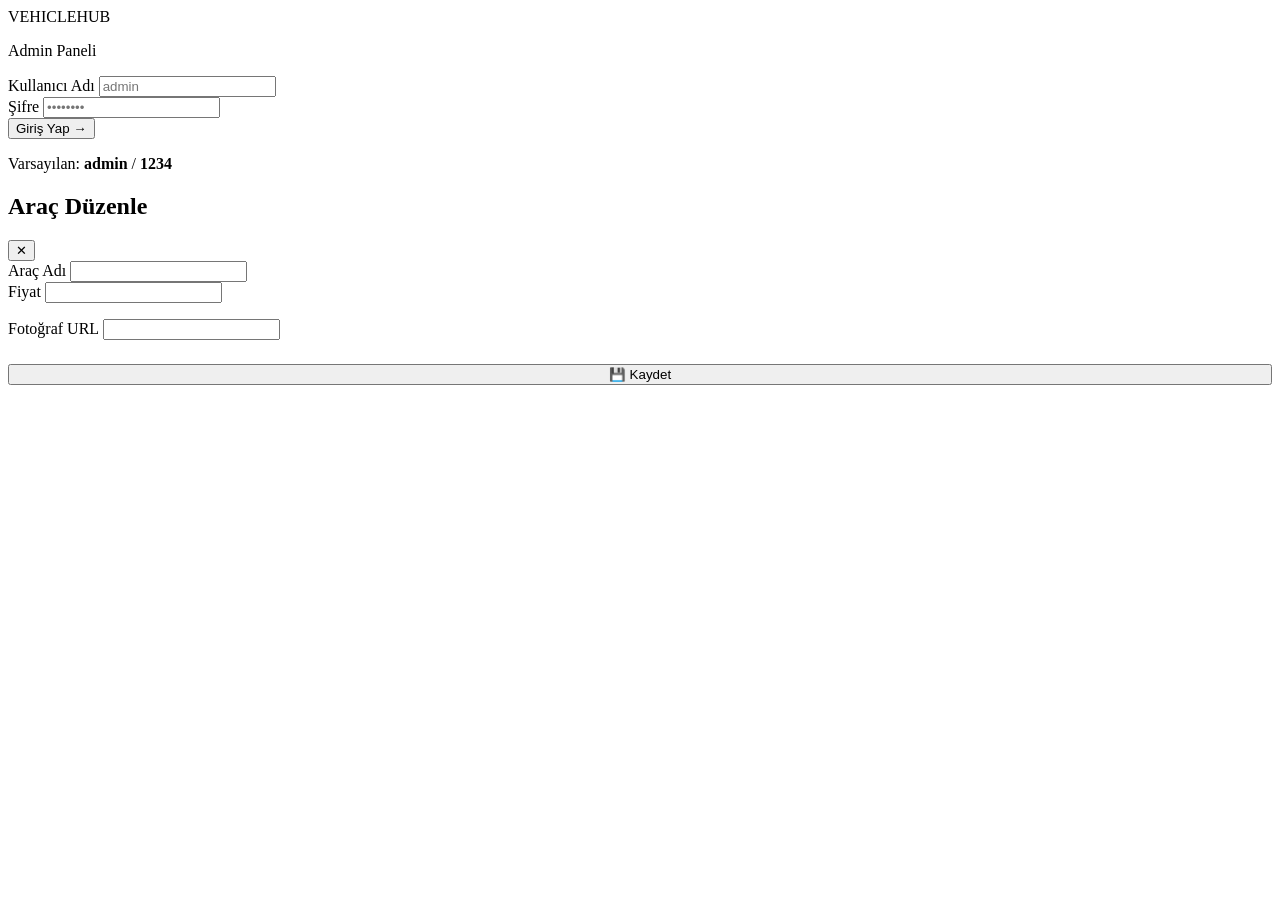
==== commit d86bb5fb: "Update index.html" ====
--- a/index.html
+++ b/index.html
@@ -1,112 +1,271 @@
 <!DOCTYPE html>
 <html lang="tr">
 <head>
-  <meta charset="UTF-8" />
+  <meta charset="UTF-8"/>
   <meta name="viewport" content="width=device-width, initial-scale=1.0"/>
-  <title>selosatış – Araç Galerisi</title>
-  <link rel="stylesheet" href="style.css" />
-  <link href="https://fonts.googleapis.com/css2?family=Bebas+Neue&family=DM+Sans:wght@300;400;500;600&display=swap" rel="stylesheet"/>
+  <title>selosatış – Admin Paneli</title>
+  <link rel="stylesheet" href="admin.css"/>
+  <link href="https://fonts.googleapis.com/css2?family=Bebas+Neue&family=DM+Sans:wght@300;400;500;600;700&display=swap" rel="stylesheet"/>
 </head>
 <body>
-
-  <!-- HEADER -->
-  <header>
-    <div class="logo">VEHICLE<span>HUB</span></div>
-    <nav>
-      <button class="nav-btn active" data-cat="all">Tümü</button>
-      <button class="nav-btn" data-cat="araba">🚗 Arabalar</button>
-      <button class="nav-btn" data-cat="tir">🚛 Tırlar</button>
-      <button class="nav-btn" data-cat="motor">🏍️ Motorlar</button>
+ 
+<!-- ══════════════ GİRİŞ EKRANI ══════════════ -->
+<div id="loginScreen" class="login-screen">
+  <div class="login-box">
+    <div class="login-logo">VEHICLE<span>HUB</span></div>
+    <p class="login-sub">Admin Paneli</p>
+    <div id="loginError" class="login-error" style="display:none">❌ Kullanıcı adı veya şifre yanlış!</div>
+    <div class="form-group">
+      <label>Kullanıcı Adı</label>
+      <input type="text" id="loginUser" placeholder="admin" autocomplete="username"/>
+    </div>
+    <div class="form-group">
+      <label>Şifre</label>
+      <input type="password" id="loginPass" placeholder="••••••••" autocomplete="current-password"/>
+    </div>
+    <button class="btn-primary" id="loginBtn">Giriş Yap →</button>
+    <p class="login-hint">Varsayılan: <b>admin</b> / <b>1234</b></p>
+  </div>
+</div>
+ 
+<!-- ══════════════ ADMIN PANELİ ══════════════ -->
+<div id="adminPanel" class="admin-panel" style="display:none">
+ 
+  <!-- SIDEBAR -->
+  <aside class="sidebar">
+    <div class="sidebar-logo">VEHICLE<span>HUB</span><br/><small>Admin</small></div>
+    <nav class="sidebar-nav">
+      <button class="sn-btn active" data-tab="dashboard">📊 Dashboard</button>
+      <button class="sn-btn" data-tab="vehicles">🚘 Araçlar</button>
+      <button class="sn-btn" data-tab="add">➕ Araç Ekle</button>
+      <button class="sn-btn" data-tab="orders">📋 Siparişler</button>
+      <button class="sn-btn" data-tab="settings">⚙️ Ayarlar</button>
     </nav>
-    <div class="header-sub">Türkiye'nin En Büyük Araç Galerisi</div>
-  </header>
-
-  <!-- HERO -->
-  <section class="hero">
-    <div class="hero-text">
-      <h1>Her Araca<br/><span>En İyi Fiyat</span></h1>
-      <p>Araba, tır ve motor kategorilerinde yüzlerce araç sizi bekliyor.</p>
-    </div>
-    <div class="hero-stats">
-      <div><strong>300+</strong><span>Araç</span></div>
-      <div><strong>3</strong><span>Kategori</span></div>
-      <div><strong>%100</strong><span>Güvenli</span></div>
-    </div>
-  </section>
-
-  <!-- SEARCH -->
-  <div class="search-bar">
-    <input type="text" id="searchInput" placeholder="Araç ara... (örn: BMW, Volvo, Honda)" />
-    <button onclick="filterBySearch()">🔍 Ara</button>
+    <div class="sidebar-footer">
+      <span id="adminName">admin</span>
+      <button id="logoutBtn" class="btn-logout">Çıkış</button>
+    </div>
+  </aside>
+ 
+  <!-- MAIN -->
+  <main class="admin-main">
+ 
+    <!-- TOPBAR -->
+    <div class="topbar">
+      <div class="topbar-title" id="topbarTitle">Dashboard</div>
+      <div class="topbar-right">
+        <a href="index.html" target="_blank" class="btn-site">🌐 Siteyi Gör</a>
+        <div class="topbar-time" id="topbarTime"></div>
+      </div>
+    </div>
+ 
+    <!-- ── DASHBOARD ── -->
+    <section id="tab-dashboard" class="tab active">
+      <div class="stat-grid">
+        <div class="stat-card">
+          <div class="stat-icon">🚗</div>
+          <div class="stat-info"><div class="stat-val" id="st-cars">0</div><div class="stat-label">Araba</div></div>
+        </div>
+        <div class="stat-card">
+          <div class="stat-icon">🚛</div>
+          <div class="stat-info"><div class="stat-val" id="st-tirs">0</div><div class="stat-label">Tır</div></div>
+        </div>
+        <div class="stat-card">
+          <div class="stat-icon">🏍️</div>
+          <div class="stat-info"><div class="stat-val" id="st-motors">0</div><div class="stat-label">Motor</div></div>
+        </div>
+        <div class="stat-card accent">
+          <div class="stat-icon">📋</div>
+          <div class="stat-info"><div class="stat-val" id="st-orders">0</div><div class="stat-label">Sipariş</div></div>
+        </div>
+        <div class="stat-card">
+          <div class="stat-icon">🔢</div>
+          <div class="stat-info"><div class="stat-val" id="st-total">0</div><div class="stat-label">Toplam Araç</div></div>
+        </div>
+        <div class="stat-card">
+          <div class="stat-icon">💰</div>
+          <div class="stat-info"><div class="stat-val" id="st-avg">—</div><div class="stat-label">Ort. Fiyat</div></div>
+        </div>
+      </div>
+      <div class="dash-row">
+        <div class="dash-box">
+          <h3>Son Araçlar</h3>
+          <table class="mini-table">
+            <thead><tr><th>Araç</th><th>Kat.</th><th>Fiyat</th><th>Yıl</th></tr></thead>
+            <tbody id="recentVehicles"></tbody>
+          </table>
+        </div>
+        <div class="dash-box">
+          <h3>Son Siparişler</h3>
+          <table class="mini-table">
+            <thead><tr><th>Ad Soyad</th><th>Araç</th><th>Tarih</th></tr></thead>
+            <tbody id="recentOrders"></tbody>
+          </table>
+        </div>
+      </div>
+    </section>
+ 
+    <!-- ── ARAÇLAR ── -->
+    <section id="tab-vehicles" class="tab">
+      <div class="tab-toolbar">
+        <input type="text" id="vSearch" placeholder="Araç ara…" class="toolbar-input"/>
+        <select id="vCatFilter" class="toolbar-select">
+          <option value="all">Tüm Kategoriler</option>
+          <option value="araba">🚗 Araba</option>
+          <option value="tir">🚛 Tır</option>
+          <option value="motor">🏍️ Motor</option>
+        </select>
+        <span class="toolbar-count" id="vCount"></span>
+      </div>
+      <div class="table-wrap">
+        <table class="data-table">
+          <thead>
+            <tr><th>#</th><th>Araç</th><th>Kategori</th><th>Yıl</th><th>KM</th><th>Fiyat</th><th>İşlemler</th></tr>
+          </thead>
+          <tbody id="vehicleTbody"></tbody>
+        </table>
+      </div>
+    </section>
+ 
+    <!-- ── ARAÇ EKLE ── -->
+    <section id="tab-add" class="tab">
+      <div class="form-card">
+        <h2>Yeni Araç Ekle</h2>
+        <div class="form-grid">
+          <div class="form-group">
+            <label>Kategori *</label>
+            <select id="aCat">
+              <option value="araba">🚗 Araba</option>
+              <option value="tir">🚛 Tır</option>
+              <option value="motor">🏍️ Motor</option>
+            </select>
+          </div>
+          <div class="form-group">
+            <label>Araç Adı *</label>
+            <input type="text" id="aName" placeholder="BMW M3 Competition"/>
+          </div>
+          <div class="form-group">
+            <label>Fiyat *</label>
+            <input type="text" id="aPrice" placeholder="1.500.000 ₺"/>
+          </div>
+          <div class="form-group">
+            <label>Yıl *</label>
+            <input type="text" id="aYil" placeholder="2024"/>
+          </div>
+          <div class="form-group">
+            <label>KM *</label>
+            <input type="text" id="aKm" placeholder="0 km"/>
+          </div>
+          <div class="form-group">
+            <label>Motor</label>
+            <input type="text" id="aMotor" placeholder="2.0L 4-Silindir Turbo"/>
+          </div>
+          <div class="form-group">
+            <label>Güç (HP)</label>
+            <input type="text" id="aGuc" placeholder="204 HP"/>
+          </div>
+          <div class="form-group">
+            <label>Yakıt</label>
+            <input type="text" id="aYakit" placeholder="Benzin"/>
+          </div>
+          <div class="form-group">
+            <label>Renk</label>
+            <input type="text" id="aRenk" placeholder="Siyah"/>
+          </div>
+          <div class="form-group">
+            <label>Vites</label>
+            <input type="text" id="aVites" placeholder="Otomatik"/>
+          </div>
+          <div class="form-group full">
+            <label>Fotoğraf URL</label>
+            <input type="text" id="aImg" placeholder="https://..."/>
+          </div>
+        </div>
+        <div id="addError" class="form-error" style="display:none"></div>
+        <button class="btn-primary" id="addVehicleBtn">✅ Aracı Ekle</button>
+      </div>
+    </section>
+ 
+    <!-- ── SİPARİŞLER ── -->
+    <section id="tab-orders" class="tab">
+      <div class="tab-toolbar">
+        <input type="text" id="oSearch" placeholder="Sipariş ara…" class="toolbar-input"/>
+        <button class="btn-danger" id="clearOrdersBtn">🗑️ Tümünü Sil</button>
+        <span class="toolbar-count" id="oCount"></span>
+      </div>
+      <div class="table-wrap">
+        <table class="data-table">
+          <thead>
+            <tr><th>#</th><th>Ad Soyad</th><th>T.C.</th><th>Telefon</th><th>E-posta</th><th>Araç</th><th>Fiyat</th><th>Tarih</th><th>İşlem</th></tr>
+          </thead>
+          <tbody id="orderTbody"></tbody>
+        </table>
+        <div id="noOrders" class="empty-state" style="display:none">Henüz sipariş yok.</div>
+      </div>
+    </section>
+ 
+    <!-- ── AYARLAR ── -->
+    <section id="tab-settings" class="tab">
+      <div class="form-card">
+        <h2>Şifre Değiştir</h2>
+        <div class="form-grid">
+          <div class="form-group">
+            <label>Yeni Kullanıcı Adı</label>
+            <input type="text" id="newUser" placeholder="admin"/>
+          </div>
+          <div class="form-group">
+            <label>Mevcut Şifre</label>
+            <input type="password" id="oldPass" placeholder="••••••••"/>
+          </div>
+          <div class="form-group">
+            <label>Yeni Şifre</label>
+            <input type="password" id="newPass" placeholder="••••••••"/>
+          </div>
+          <div class="form-group">
+            <label>Yeni Şifre (Tekrar)</label>
+            <input type="password" id="newPass2" placeholder="••••••••"/>
+          </div>
+        </div>
+        <div id="settingsMsg" style="display:none;margin-bottom:1rem;padding:.6rem 1rem;border-radius:8px;font-size:.85rem;"></div>
+        <button class="btn-primary" id="saveSettingsBtn">💾 Kaydet</button>
+      </div>
+      <div class="form-card" style="margin-top:1.5rem">
+        <h2>Veri Yönetimi</h2>
+        <p style="color:#777;margin-bottom:1.2rem;font-size:.9rem">Tüm araç değişikliklerini sıfırla, orijinal veriye dön.</p>
+        <button class="btn-danger" id="resetDataBtn">⚠️ Tüm Değişiklikleri Sıfırla</button>
+      </div>
+    </section>
+ 
+  </main>
+</div>
+ 
+<!-- ── DÜZENLEME MODAL ── -->
+<div class="modal-overlay" id="editModal">
+  <div class="edit-modal">
+    <div class="edit-modal-header">
+      <h2 id="editTitle">Araç Düzenle</h2>
+      <button class="btn-close" id="closeEdit">✕</button>
+    </div>
+    <div class="form-grid">
+      <div class="form-group">
+        <label>Araç Adı</label>
+        <input type="text" id="eName"/>
+      </div>
+      <div class="form-group">
+        <label>Fiyat</label>
+        <input type="text" id="ePrice"/>
+      </div>
+    </div>
+    <div id="editSpecsGrid" class="form-grid" style="margin-top:1rem"></div>
+    <div class="form-group" style="margin-top:1rem">
+      <label>Fotoğraf URL</label>
+      <input type="text" id="eImg"/>
+    </div>
+    <button class="btn-primary" id="saveEditBtn" style="margin-top:1.5rem;width:100%">💾 Kaydet</button>
   </div>
-
-  <!-- GRID -->
-  <main>
-    <div class="section-title" id="sectionTitle">Tüm Araçlar</div>
-    <div class="grid" id="carGrid"></div>
-  </main>
-
-  <!-- MODAL – DETAY -->
-  <div class="modal-overlay" id="detailModal">
-    <div class="modal">
-      <button class="modal-close" onclick="closeModal('detailModal')">✕</button>
-      <div class="modal-img-wrap">
-        <img id="modalImg" src="" alt=""/>
-      </div>
-      <div class="modal-body">
-        <div class="modal-badge" id="modalCat"></div>
-        <h2 id="modalTitle"></h2>
-        <p class="modal-price" id="modalPrice"></p>
-        <div class="specs" id="modalSpecs"></div>
-        <button class="order-btn" onclick="openOrder()">📋 Sipariş Oluştur</button>
-      </div>
-    </div>
-  </div>
-
-  <!-- MODAL – SİPARİŞ -->
-  <div class="modal-overlay" id="orderModal">
-    <div class="modal modal-order">
-      <button class="modal-close" onclick="closeModal('orderModal')">✕</button>
-      <h2>Sipariş Formu</h2>
-      <p id="orderVehicleName" class="order-vehicle-name"></p>
-      <div class="form-group">
-        <label>Ad</label>
-        <input type="text" id="firstName" placeholder="Adınız"/>
-      </div>
-      <div class="form-group">
-        <label>Soyad</label>
-        <input type="text" id="lastName" placeholder="Soyadınız"/>
-      </div>
-      <div class="form-group">
-        <label>TC Kimlik No</label>
-        <input type="text" id="tcNo" placeholder="12345678901" maxlength="11"/>
-      </div>
-      <div class="form-group">
-        <label>Telefon</label>
-        <input type="tel" id="phone" placeholder="05XX XXX XX XX"/>
-      </div>
-      <div class="form-group">
-        <label>E-posta</label>
-        <input type="email" id="email" placeholder="ornek@mail.com"/>
-      </div>
-      <button class="order-btn" onclick="submitOrder()">✅ Siparişi Onayla</button>
-    </div>
-  </div>
-
-  <!-- MODAL – BAŞARI -->
-  <div class="modal-overlay" id="successModal">
-    <div class="modal modal-success">
-      <div class="success-icon">✅</div>
-      <h2>Sipariş Alındı!</h2>
-      <p id="successMsg"></p>
-      <button class="order-btn" onclick="closeModal('successModal')">Tamam</button>
-    </div>
-  </div>
-
-  <footer>
-    <p>© 2025 VehicleHub — Tüm hakları saklıdır.</p>
-  </footer>
-
-  <script src="script.js"></script>
+</div>
+ 
+<script src="script.js"></script>
+<script src="admin.js"></script>
 </body>
 </html>
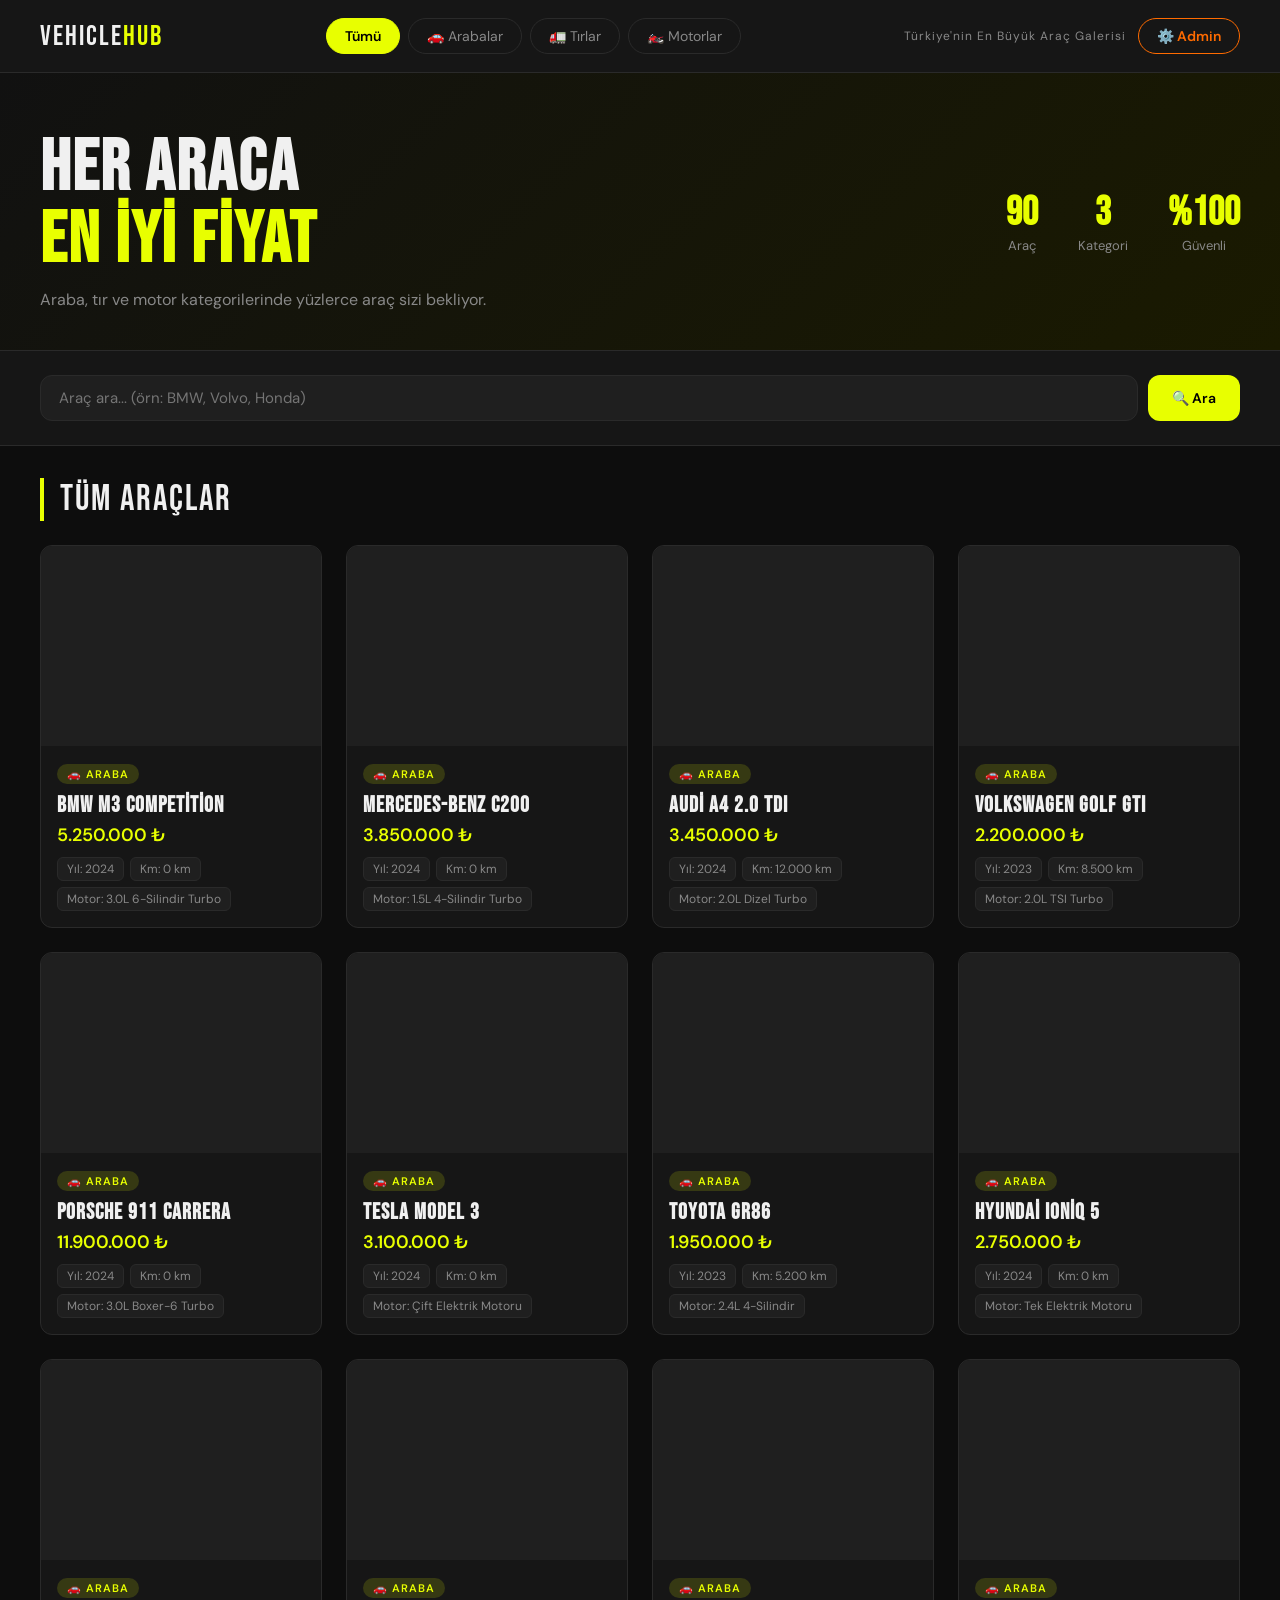
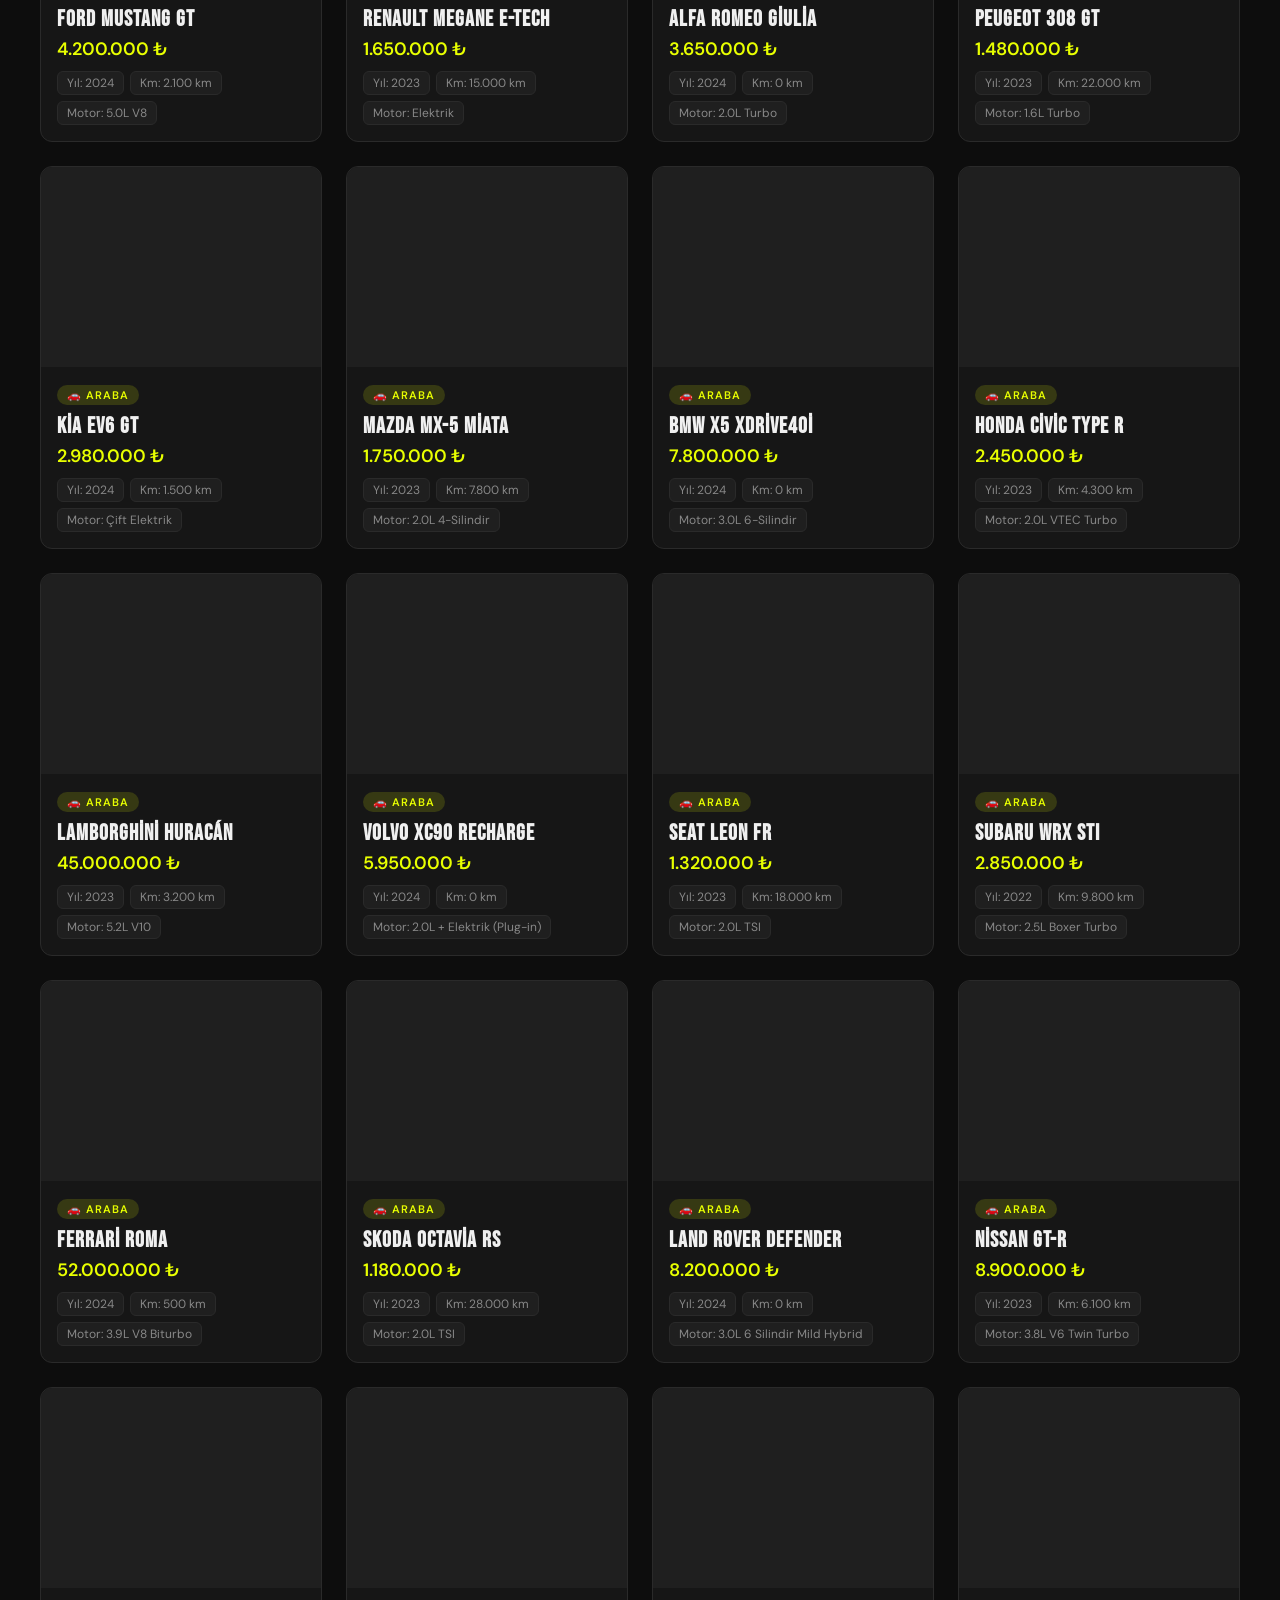
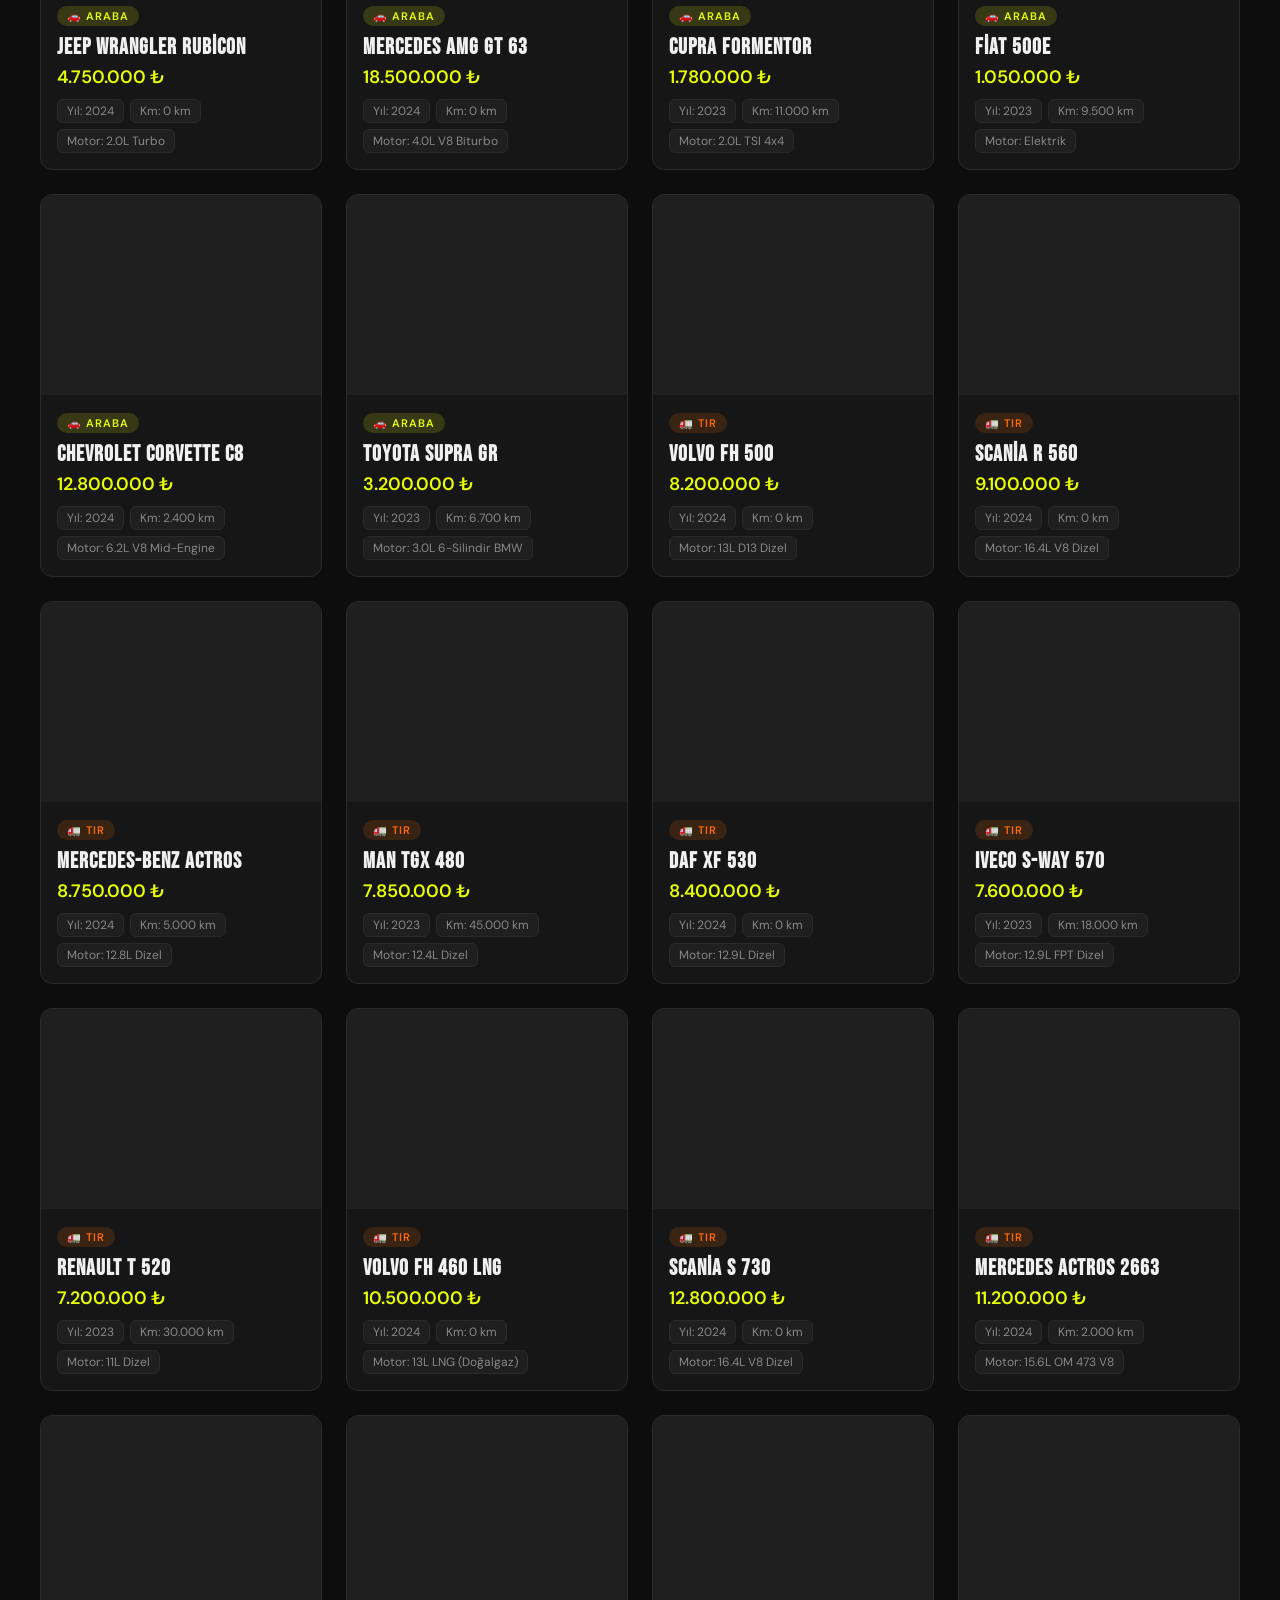
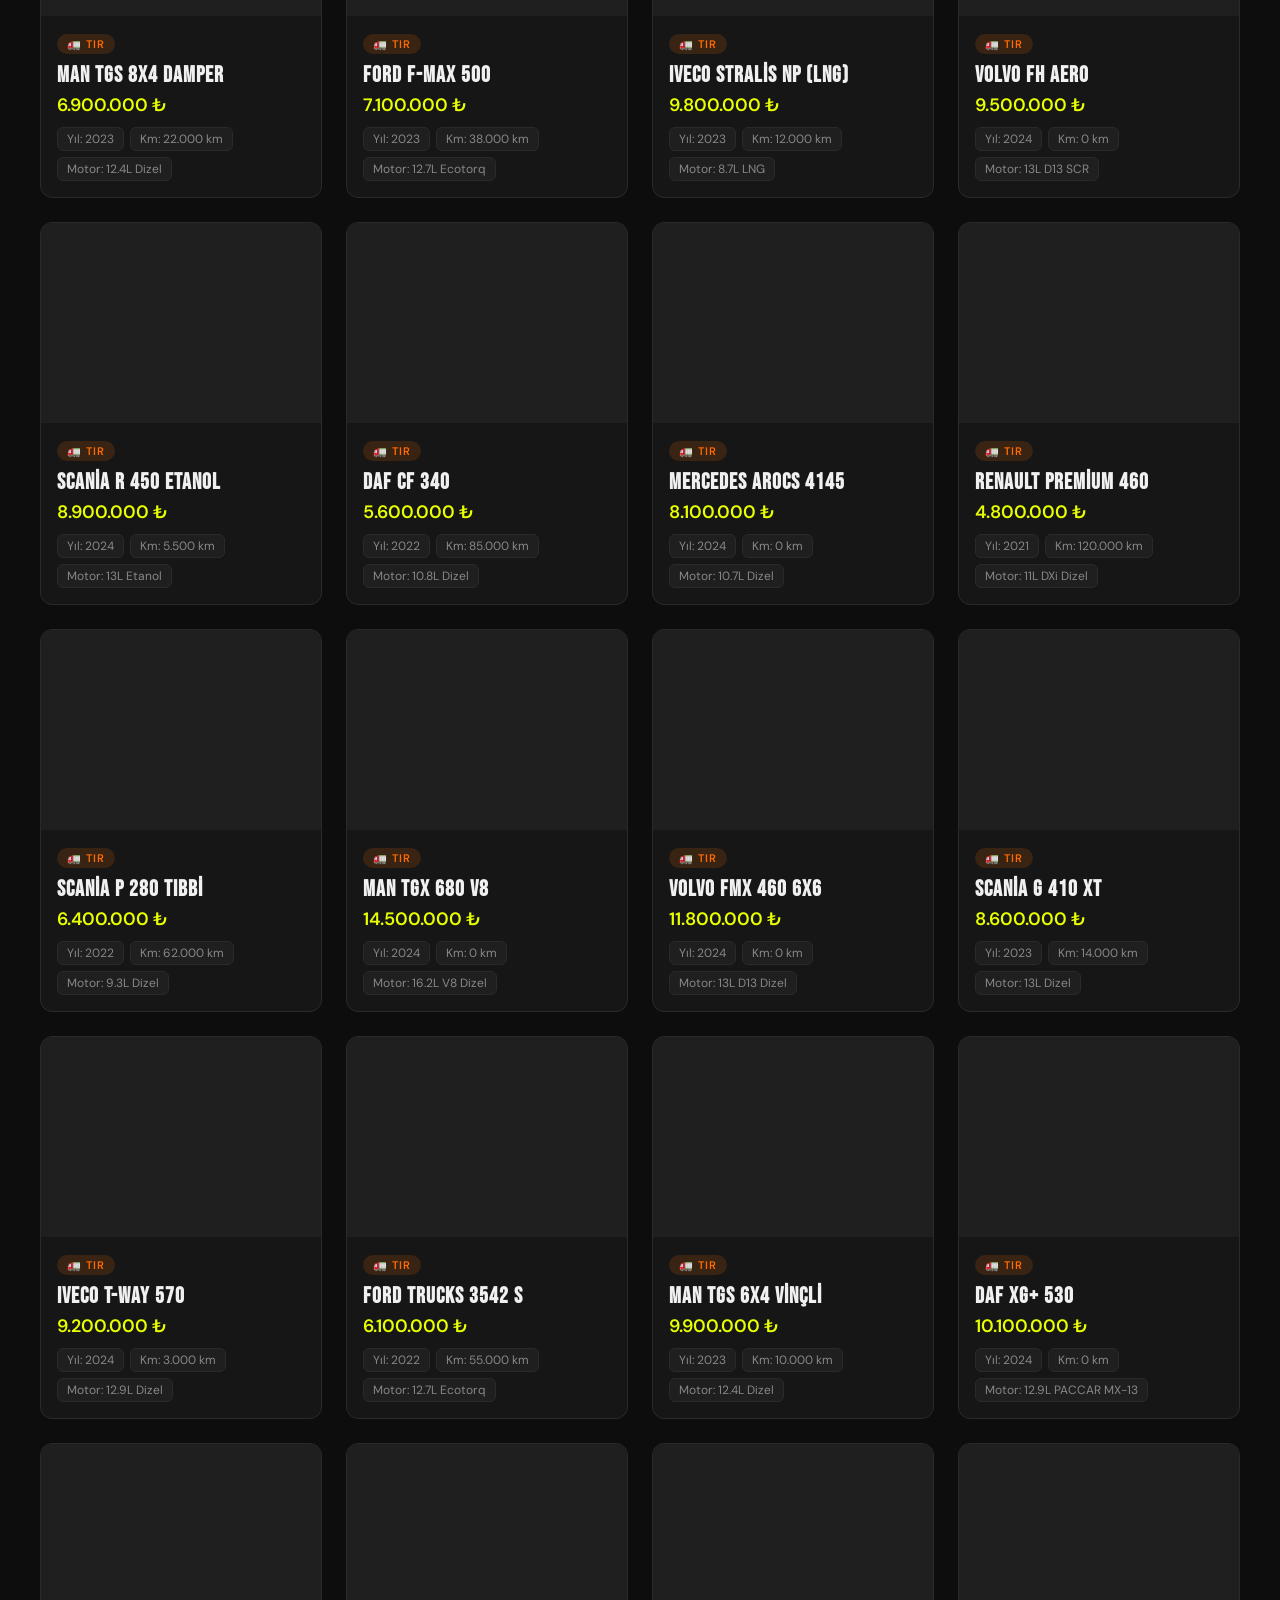
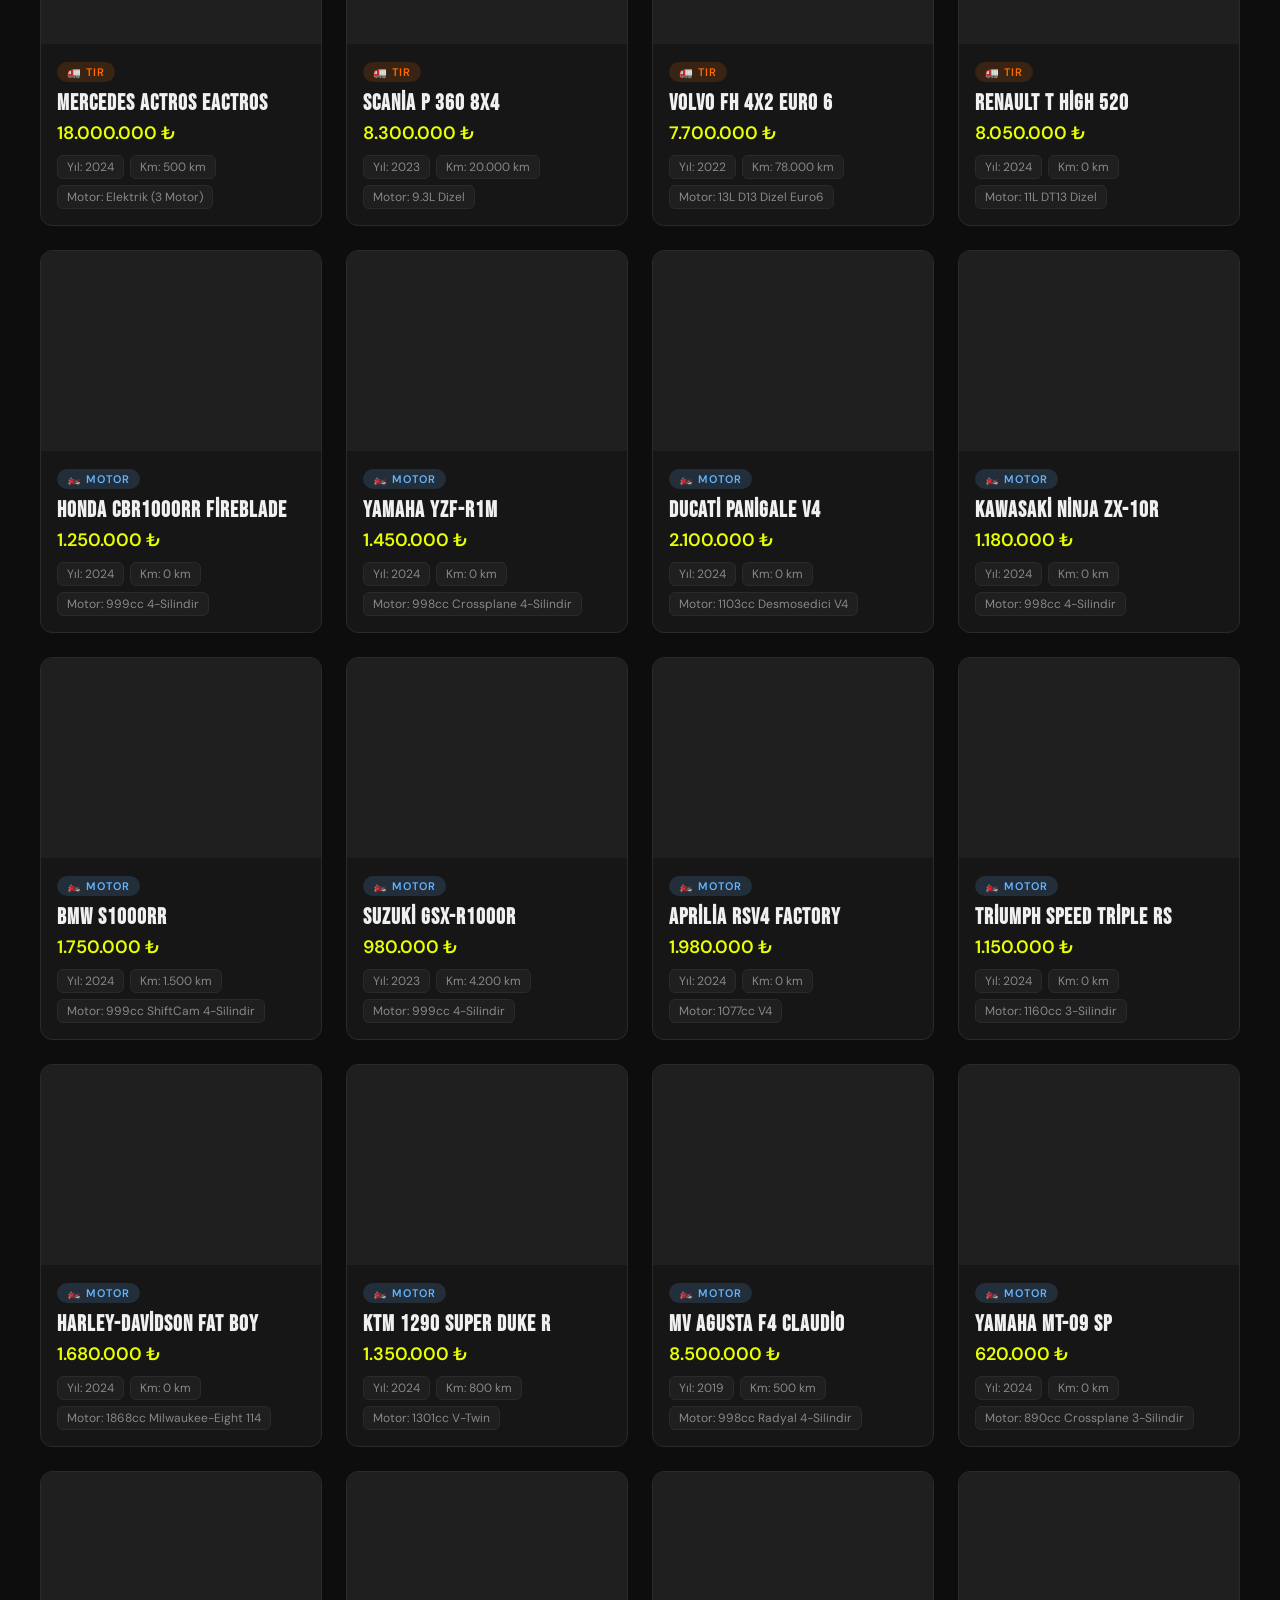
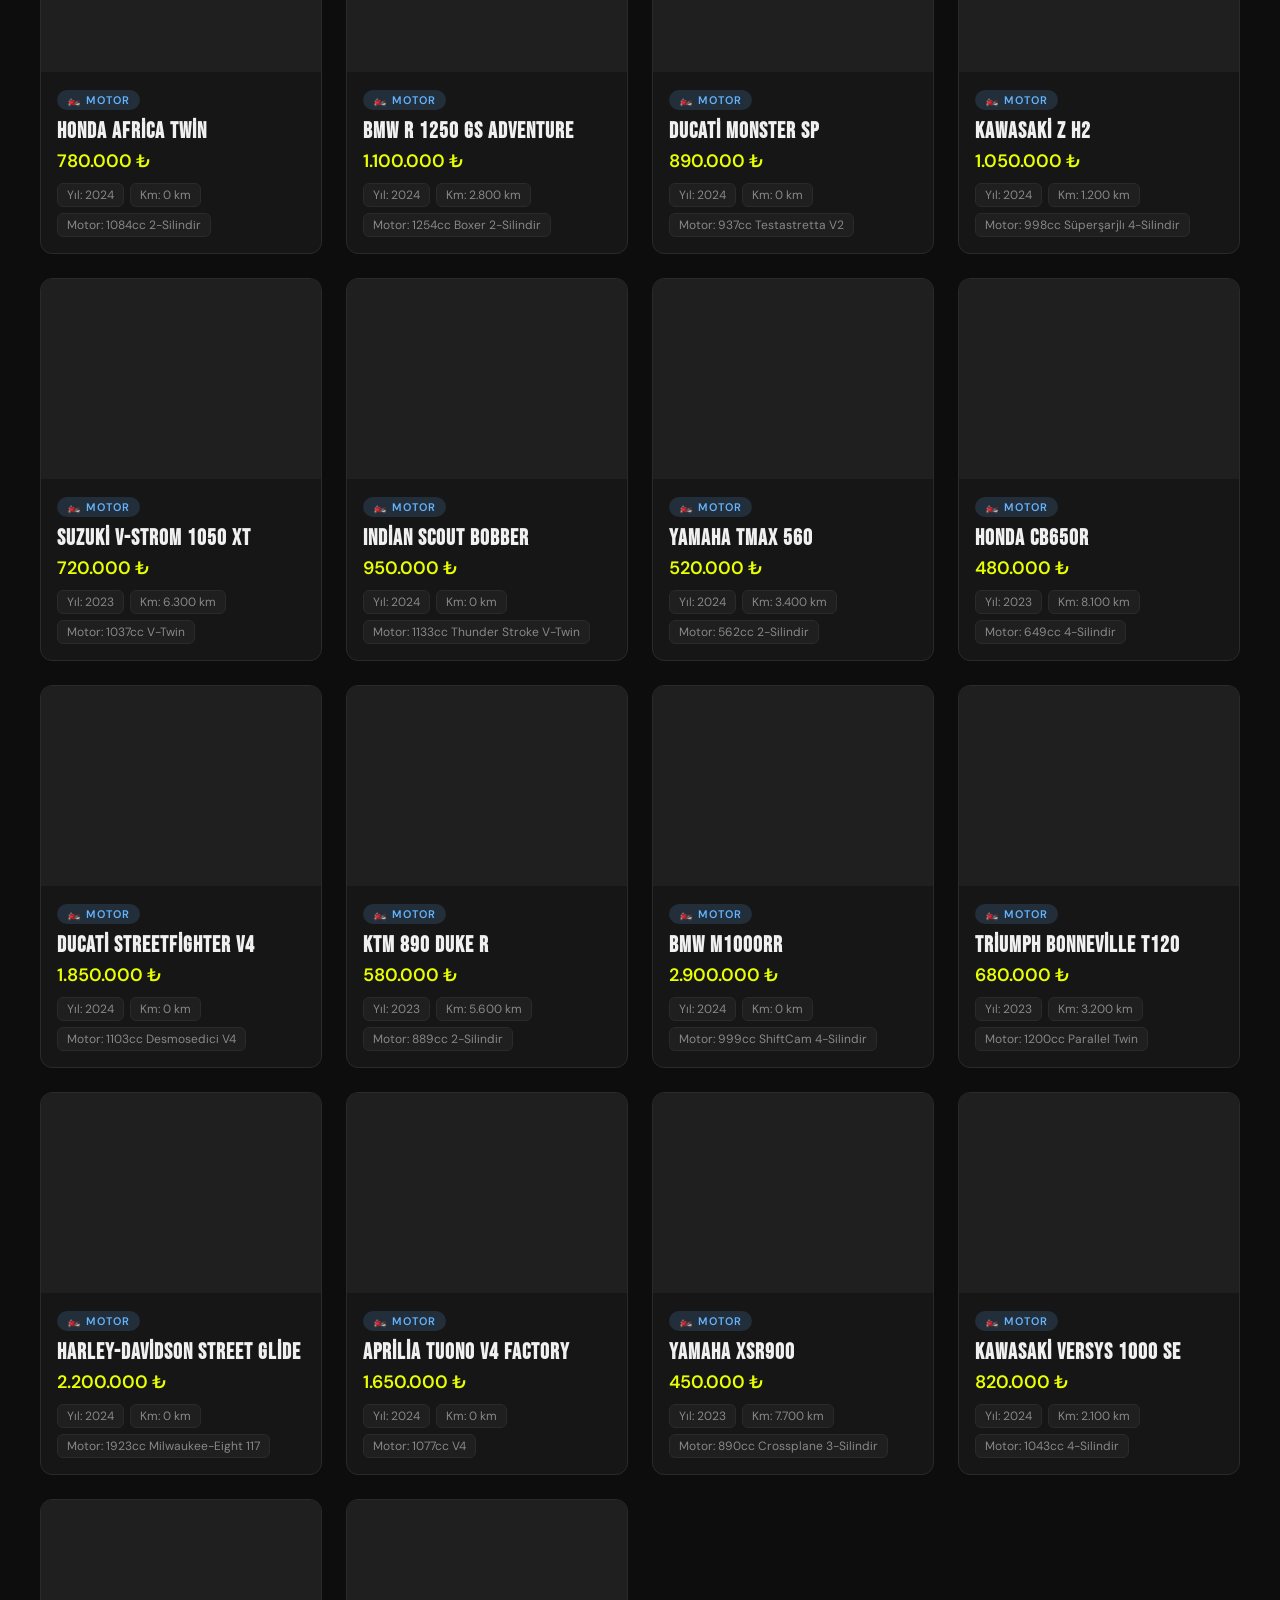
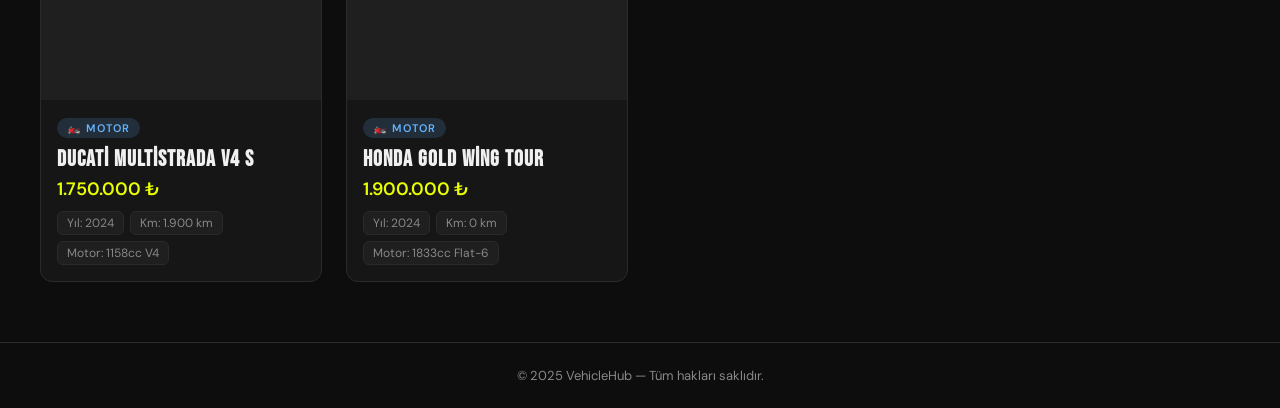
==== commit fe4d5e12: "Update index.html" ====
--- a/index.html
+++ b/index.html
@@ -1,271 +1,1286 @@
 <!DOCTYPE html>
 <html lang="tr">
 <head>
-  <meta charset="UTF-8"/>
+  <meta charset="UTF-8" />
   <meta name="viewport" content="width=device-width, initial-scale=1.0"/>
-  <title>selosatış – Admin Paneli</title>
-  <link rel="stylesheet" href="admin.css"/>
-  <link href="https://fonts.googleapis.com/css2?family=Bebas+Neue&family=DM+Sans:wght@300;400;500;600;700&display=swap" rel="stylesheet"/>
+  <title>VehicleHub – Araç Galerisi</title>
+  <link href="https://fonts.googleapis.com/css2?family=Bebas+Neue&family=DM+Sans:wght@300;400;500;600&display=swap" rel="stylesheet"/>
+  <style>
+/* ===== RESET & BASE ===== */
+*, *::before, *::after { box-sizing: border-box; margin: 0; padding: 0; }
+:root {
+  --bg: #0d0d0d; --bg2: #161616; --bg3: #1f1f1f;
+  --accent: #e8ff00; --accent2: #ff6b00; --text: #f0f0f0;
+  --muted: #888; --border: #2a2a2a; --radius: 12px;
+  --font-head: 'Bebas Neue', sans-serif;
+  --font-body: 'DM Sans', sans-serif;
+  --red: #ff4444; --green: #44ff88; --blue: #64b4ff;
+}
+body { background: var(--bg); color: var(--text); font-family: var(--font-body); min-height: 100vh; }
+
+/* ===== HEADER ===== */
+header {
+  display: flex; align-items: center; justify-content: space-between;
+  flex-wrap: wrap; gap: 12px; padding: 18px 40px;
+  background: var(--bg2); border-bottom: 1px solid var(--border);
+  position: sticky; top: 0; z-index: 100;
+}
+.logo { font-family: var(--font-head); font-size: 28px; letter-spacing: 2px; }
+.logo span { color: var(--accent); }
+nav { display: flex; gap: 8px; flex-wrap: wrap; }
+.nav-btn {
+  background: transparent; border: 1px solid var(--border); color: var(--muted);
+  padding: 8px 18px; border-radius: 50px; font-family: var(--font-body);
+  font-size: 14px; cursor: pointer; transition: all 0.2s;
+}
+.nav-btn:hover, .nav-btn.active {
+  background: var(--accent); color: #000; border-color: var(--accent); font-weight: 600;
+}
+.admin-toggle-btn {
+  background: transparent; border: 1px solid var(--accent2); color: var(--accent2);
+  padding: 8px 18px; border-radius: 50px; font-family: var(--font-body);
+  font-size: 14px; cursor: pointer; transition: all 0.2s; font-weight: 600;
+}
+.admin-toggle-btn:hover, .admin-toggle-btn.admin-active {
+  background: var(--accent2); color: #fff;
+}
+.header-sub { font-size: 12px; color: var(--muted); letter-spacing: 1px; }
+
+/* ===== HERO ===== */
+.hero {
+  display: flex; align-items: center; justify-content: space-between;
+  flex-wrap: wrap; gap: 24px; padding: 60px 40px 40px;
+  background: linear-gradient(135deg, #111 0%, #1a1a00 100%);
+  border-bottom: 1px solid var(--border);
+}
+.hero-text h1 { font-family: var(--font-head); font-size: 72px; line-height: 1; letter-spacing: 2px; }
+.hero-text h1 span { color: var(--accent); }
+.hero-text p { color: var(--muted); font-size: 16px; margin-top: 12px; }
+.hero-stats { display: flex; gap: 40px; }
+.hero-stats div { text-align: center; display: flex; flex-direction: column; }
+.hero-stats strong { font-family: var(--font-head); font-size: 40px; color: var(--accent); }
+.hero-stats span { font-size: 13px; color: var(--muted); }
+
+/* ===== SEARCH ===== */
+.search-bar {
+  display: flex; gap: 10px; padding: 24px 40px;
+  background: var(--bg2); border-bottom: 1px solid var(--border);
+}
+.search-bar input {
+  flex: 1; background: var(--bg3); border: 1px solid var(--border); color: var(--text);
+  padding: 12px 18px; border-radius: var(--radius); font-family: var(--font-body);
+  font-size: 15px; outline: none; transition: border 0.2s;
+}
+.search-bar input:focus { border-color: var(--accent); }
+.search-bar button {
+  background: var(--accent); color: #000; border: none; padding: 12px 24px;
+  border-radius: var(--radius); font-weight: 600; cursor: pointer;
+  font-family: var(--font-body); font-size: 14px; transition: opacity 0.2s;
+}
+.search-bar button:hover { opacity: 0.85; }
+
+/* ===== MAIN GRID ===== */
+main { padding: 32px 40px 60px; }
+.section-title {
+  font-family: var(--font-head); font-size: 36px; letter-spacing: 2px;
+  color: var(--text); margin-bottom: 24px;
+  border-left: 4px solid var(--accent); padding-left: 16px;
+}
+.grid { display: grid; grid-template-columns: repeat(auto-fill, minmax(280px, 1fr)); gap: 24px; }
+
+/* ===== CARD ===== */
+.card {
+  background: var(--bg2); border: 1px solid var(--border); border-radius: var(--radius);
+  overflow: hidden; cursor: pointer; transition: transform 0.25s, box-shadow 0.25s, border-color 0.25s;
+}
+.card:hover { transform: translateY(-6px); box-shadow: 0 20px 40px rgba(232,255,0,0.08); border-color: var(--accent); }
+.card-img { width: 100%; height: 200px; object-fit: cover; display: block; background: var(--bg3); }
+.card-body { padding: 16px; }
+.card-cat {
+  font-size: 11px; font-weight: 600; letter-spacing: 1px; text-transform: uppercase;
+  padding: 3px 10px; border-radius: 50px; display: inline-block; margin-bottom: 8px;
+}
+.cat-araba { background: rgba(232,255,0,0.15); color: var(--accent); }
+.cat-tir    { background: rgba(255,107,0,0.15); color: var(--accent2); }
+.cat-motor  { background: rgba(100,180,255,0.15); color: #64b4ff; }
+.card h3 { font-family: var(--font-head); font-size: 22px; letter-spacing: 1px; margin-bottom: 4px; }
+.card-price { font-size: 18px; font-weight: 600; color: var(--accent); margin-bottom: 10px; }
+.card-meta { display: flex; flex-wrap: wrap; gap: 6px; }
+.tag {
+  background: var(--bg3); border: 1px solid var(--border); border-radius: 6px;
+  padding: 3px 9px; font-size: 12px; color: var(--muted);
+}
+
+/* ===== MODAL ===== */
+.modal-overlay {
+  display: none; position: fixed; inset: 0; background: rgba(0,0,0,0.85);
+  z-index: 200; align-items: center; justify-content: center; padding: 20px;
+  backdrop-filter: blur(6px);
+}
+.modal-overlay.open { display: flex; }
+.modal {
+  background: var(--bg2); border: 1px solid var(--border); border-radius: 16px;
+  width: 100%; max-width: 720px; max-height: 90vh; overflow-y: auto;
+  position: relative; animation: popIn 0.3s cubic-bezier(0.34,1.56,0.64,1);
+}
+@keyframes popIn { from { transform: scale(0.88); opacity: 0; } to { transform: scale(1); opacity: 1; } }
+.modal-close {
+  position: absolute; top: 14px; right: 14px; background: var(--bg3);
+  border: 1px solid var(--border); color: var(--text); width: 36px; height: 36px;
+  border-radius: 50%; font-size: 16px; cursor: pointer; z-index: 10; transition: background 0.2s;
+}
+.modal-close:hover { background: #333; }
+.modal-img-wrap img { width: 100%; height: 320px; object-fit: cover; border-radius: 16px 16px 0 0; display: block; }
+.modal-body { padding: 24px 28px 28px; }
+.modal-badge {
+  font-size: 11px; font-weight: 700; letter-spacing: 1px; text-transform: uppercase;
+  padding: 4px 14px; border-radius: 50px; display: inline-block; margin-bottom: 10px;
+}
+.modal-body h2 { font-family: var(--font-head); font-size: 36px; letter-spacing: 2px; margin-bottom: 4px; }
+.modal-price { font-size: 26px; font-weight: 700; color: var(--accent); margin-bottom: 20px; }
+.specs { display: grid; grid-template-columns: 1fr 1fr; gap: 12px; margin-bottom: 24px; }
+.spec-item { background: var(--bg3); border: 1px solid var(--border); border-radius: 10px; padding: 12px 14px; }
+.spec-item .spec-label { font-size: 11px; color: var(--muted); letter-spacing: 0.5px; text-transform: uppercase; margin-bottom: 4px; }
+.spec-item .spec-val { font-size: 15px; font-weight: 500; }
+.order-btn {
+  width: 100%; background: var(--accent); color: #000; border: none;
+  padding: 15px; border-radius: var(--radius); font-size: 16px; font-weight: 700;
+  font-family: var(--font-body); cursor: pointer; transition: opacity 0.2s; letter-spacing: 0.5px;
+}
+.order-btn:hover { opacity: 0.85; }
+
+/* ===== ORDER FORM ===== */
+.modal-order { max-width: 480px; padding: 36px 32px; }
+.modal-order h2 { font-family: var(--font-head); font-size: 32px; letter-spacing: 2px; margin-bottom: 6px; }
+.order-vehicle-name { color: var(--accent); font-weight: 600; font-size: 15px; margin-bottom: 20px; }
+.form-group { margin-bottom: 14px; }
+.form-group label { display: block; font-size: 13px; color: var(--muted); margin-bottom: 5px; font-weight: 500; }
+.form-group input, .form-group select, .form-group textarea {
+  width: 100%; background: var(--bg3); border: 1px solid var(--border); color: var(--text);
+  padding: 11px 14px; border-radius: 8px; font-family: var(--font-body); font-size: 14px;
+  outline: none; transition: border 0.2s;
+}
+.form-group input:focus, .form-group select:focus, .form-group textarea:focus { border-color: var(--accent); }
+.form-group select option { background: var(--bg3); }
+.form-group textarea { resize: vertical; min-height: 80px; }
+
+/* ===== SUCCESS ===== */
+.modal-success { max-width: 400px; padding: 48px 32px; text-align: center; }
+.success-icon { font-size: 56px; margin-bottom: 16px; }
+.modal-success h2 { font-family: var(--font-head); font-size: 32px; margin-bottom: 10px; letter-spacing: 1px; }
+.modal-success p { color: var(--muted); font-size: 14px; line-height: 1.6; margin-bottom: 24px; }
+
+/* ===== FOOTER ===== */
+footer { text-align: center; padding: 24px; border-top: 1px solid var(--border); color: var(--muted); font-size: 13px; }
+
+/* ===== SCROLLBAR ===== */
+::-webkit-scrollbar { width: 6px; }
+::-webkit-scrollbar-track { background: var(--bg); }
+::-webkit-scrollbar-thumb { background: #333; border-radius: 3px; }
+
+/* =============================================
+   ADMIN PANEL
+   ============================================= */
+#adminPanel {
+  display: none;
+  position: fixed; inset: 0; z-index: 300;
+  background: var(--bg);
+  flex-direction: column;
+  animation: slideIn 0.3s ease;
+}
+#adminPanel.open { display: flex; }
+@keyframes slideIn { from { opacity: 0; transform: translateY(20px); } to { opacity: 1; transform: translateY(0); } }
+
+/* Admin Header */
+.admin-header {
+  display: flex; align-items: center; justify-content: space-between;
+  padding: 16px 32px; background: var(--bg2);
+  border-bottom: 2px solid var(--accent2);
+  flex-shrink: 0;
+}
+.admin-logo { font-family: var(--font-head); font-size: 26px; letter-spacing: 2px; }
+.admin-logo span { color: var(--accent2); }
+.admin-header-right { display: flex; gap: 12px; align-items: center; }
+.admin-close-btn {
+  background: transparent; border: 1px solid var(--border); color: var(--muted);
+  padding: 8px 16px; border-radius: 8px; cursor: pointer; font-family: var(--font-body);
+  font-size: 13px; transition: all 0.2s;
+}
+.admin-close-btn:hover { border-color: var(--red); color: var(--red); }
+
+/* Admin Layout */
+.admin-layout { display: flex; flex: 1; overflow: hidden; }
+
+/* Admin Sidebar */
+.admin-sidebar {
+  width: 220px; background: var(--bg2); border-right: 1px solid var(--border);
+  padding: 24px 0; flex-shrink: 0; overflow-y: auto;
+}
+.admin-sidebar-title {
+  font-size: 10px; letter-spacing: 2px; text-transform: uppercase;
+  color: var(--muted); padding: 0 20px 12px; font-weight: 600;
+}
+.admin-nav-item {
+  display: flex; align-items: center; gap: 10px;
+  padding: 12px 20px; cursor: pointer; font-size: 14px; color: var(--muted);
+  transition: all 0.2s; border-left: 3px solid transparent;
+  font-weight: 500;
+}
+.admin-nav-item:hover { color: var(--text); background: rgba(255,255,255,0.04); }
+.admin-nav-item.active { color: var(--accent2); border-left-color: var(--accent2); background: rgba(255,107,0,0.06); }
+.admin-nav-item .nav-icon { font-size: 18px; }
+.sidebar-divider { border: none; border-top: 1px solid var(--border); margin: 12px 0; }
+
+/* Admin Content */
+.admin-content { flex: 1; overflow-y: auto; padding: 32px; }
+.admin-section { display: none; }
+.admin-section.active { display: block; }
+
+/* Admin Section Title */
+.admin-section-header {
+  display: flex; align-items: center; justify-content: space-between; margin-bottom: 28px;
+}
+.admin-section-title { font-family: var(--font-head); font-size: 32px; letter-spacing: 2px; }
+.admin-section-title span { color: var(--accent2); }
+
+/* Stats Cards */
+.stats-grid { display: grid; grid-template-columns: repeat(auto-fill, minmax(200px, 1fr)); gap: 16px; margin-bottom: 32px; }
+.stat-card {
+  background: var(--bg2); border: 1px solid var(--border); border-radius: var(--radius);
+  padding: 20px 24px; transition: border-color 0.2s;
+}
+.stat-card:hover { border-color: var(--accent2); }
+.stat-card-label { font-size: 12px; color: var(--muted); text-transform: uppercase; letter-spacing: 1px; margin-bottom: 8px; }
+.stat-card-value { font-family: var(--font-head); font-size: 40px; line-height: 1; }
+.stat-card-value.yellow { color: var(--accent); }
+.stat-card-value.orange { color: var(--accent2); }
+.stat-card-value.blue { color: var(--blue); }
+.stat-card-value.green { color: var(--green); }
+.stat-card-sub { font-size: 12px; color: var(--muted); margin-top: 4px; }
+
+/* Vehicle Table */
+.table-toolbar {
+  display: flex; gap: 12px; align-items: center; margin-bottom: 18px; flex-wrap: wrap;
+}
+.table-search {
+  flex: 1; min-width: 200px; background: var(--bg3); border: 1px solid var(--border);
+  color: var(--text); padding: 10px 14px; border-radius: 8px;
+  font-family: var(--font-body); font-size: 14px; outline: none; transition: border 0.2s;
+}
+.table-search:focus { border-color: var(--accent2); }
+.filter-select {
+  background: var(--bg3); border: 1px solid var(--border); color: var(--text);
+  padding: 10px 14px; border-radius: 8px; font-family: var(--font-body); font-size: 14px;
+  cursor: pointer; outline: none;
+}
+.add-btn {
+  background: var(--accent2); color: #fff; border: none; padding: 10px 20px;
+  border-radius: 8px; font-family: var(--font-body); font-size: 14px;
+  font-weight: 600; cursor: pointer; transition: opacity 0.2s; white-space: nowrap;
+}
+.add-btn:hover { opacity: 0.85; }
+
+.vehicle-table-wrap { overflow-x: auto; border-radius: var(--radius); border: 1px solid var(--border); }
+.vehicle-table { width: 100%; border-collapse: collapse; font-size: 14px; }
+.vehicle-table thead { background: var(--bg3); }
+.vehicle-table th {
+  padding: 12px 16px; text-align: left; font-size: 11px; color: var(--muted);
+  text-transform: uppercase; letter-spacing: 1px; font-weight: 600; white-space: nowrap;
+}
+.vehicle-table td { padding: 12px 16px; border-top: 1px solid var(--border); vertical-align: middle; }
+.vehicle-table tbody tr { transition: background 0.15s; }
+.vehicle-table tbody tr:hover { background: rgba(255,255,255,0.03); }
+.table-img { width: 60px; height: 44px; object-fit: cover; border-radius: 6px; background: var(--bg3); }
+.table-name { font-weight: 500; }
+.table-price { color: var(--accent); font-weight: 600; font-size: 13px; }
+.table-actions { display: flex; gap: 8px; }
+.btn-edit {
+  background: rgba(100,180,255,0.15); color: var(--blue); border: 1px solid rgba(100,180,255,0.3);
+  padding: 6px 12px; border-radius: 6px; cursor: pointer; font-size: 12px;
+  font-family: var(--font-body); transition: all 0.2s; font-weight: 600;
+}
+.btn-edit:hover { background: rgba(100,180,255,0.3); }
+.btn-delete {
+  background: rgba(255,68,68,0.12); color: var(--red); border: 1px solid rgba(255,68,68,0.3);
+  padding: 6px 12px; border-radius: 6px; cursor: pointer; font-size: 12px;
+  font-family: var(--font-body); transition: all 0.2s; font-weight: 600;
+}
+.btn-delete:hover { background: rgba(255,68,68,0.25); }
+.cat-badge {
+  font-size: 11px; font-weight: 600; letter-spacing: 0.5px; text-transform: uppercase;
+  padding: 3px 10px; border-radius: 50px; white-space: nowrap;
+}
+.empty-table { text-align: center; color: var(--muted); padding: 40px; font-size: 15px; }
+
+/* Admin Add/Edit Modal */
+.admin-modal-overlay {
+  display: none; position: fixed; inset: 0; background: rgba(0,0,0,0.9);
+  z-index: 400; align-items: center; justify-content: center; padding: 20px;
+  backdrop-filter: blur(8px);
+}
+.admin-modal-overlay.open { display: flex; }
+.admin-modal {
+  background: var(--bg2); border: 1px solid var(--accent2); border-radius: 16px;
+  width: 100%; max-width: 680px; max-height: 92vh; overflow-y: auto;
+  position: relative; animation: popIn 0.3s cubic-bezier(0.34,1.56,0.64,1); padding: 36px 32px;
+}
+.admin-modal h2 { font-family: var(--font-head); font-size: 30px; letter-spacing: 2px; margin-bottom: 24px; }
+.admin-modal h2 span { color: var(--accent2); }
+.form-row { display: grid; grid-template-columns: 1fr 1fr; gap: 14px; }
+.form-row-3 { display: grid; grid-template-columns: 1fr 1fr 1fr; gap: 14px; }
+.admin-form-actions { display: flex; gap: 12px; margin-top: 24px; }
+.btn-save {
+  flex: 1; background: var(--accent2); color: #fff; border: none; padding: 14px;
+  border-radius: 10px; font-size: 15px; font-weight: 700; font-family: var(--font-body);
+  cursor: pointer; transition: opacity 0.2s;
+}
+.btn-save:hover { opacity: 0.85; }
+.btn-cancel-form {
+  background: transparent; color: var(--muted); border: 1px solid var(--border);
+  padding: 14px 24px; border-radius: 10px; font-size: 15px; font-family: var(--font-body);
+  cursor: pointer; transition: all 0.2s;
+}
+.btn-cancel-form:hover { border-color: var(--text); color: var(--text); }
+
+/* Specs editor */
+.specs-editor { border: 1px solid var(--border); border-radius: 10px; overflow: hidden; margin-top: 4px; }
+.specs-editor-row {
+  display: grid; grid-template-columns: 1fr 1fr auto;
+  gap: 0; border-bottom: 1px solid var(--border);
+}
+.specs-editor-row:last-child { border-bottom: none; }
+.specs-editor-row input {
+  background: transparent; border: none; border-right: 1px solid var(--border);
+  color: var(--text); padding: 9px 12px; font-family: var(--font-body); font-size: 13px;
+  outline: none; width: 100%;
+}
+.specs-editor-row input:last-of-type { border-right: none; }
+.specs-editor-row input:focus { background: rgba(255,107,0,0.05); }
+.spec-del-btn {
+  background: transparent; border: none; border-left: 1px solid var(--border);
+  color: var(--red); padding: 0 12px; cursor: pointer; font-size: 14px; transition: background 0.2s;
+}
+.spec-del-btn:hover { background: rgba(255,68,68,0.12); }
+.add-spec-btn {
+  background: rgba(255,107,0,0.1); color: var(--accent2); border: none;
+  padding: 9px 16px; font-family: var(--font-body); font-size: 13px;
+  cursor: pointer; transition: background 0.2s; font-weight: 600; width: 100%;
+  border-top: 1px solid var(--border);
+}
+.add-spec-btn:hover { background: rgba(255,107,0,0.2); }
+
+/* img preview */
+.img-preview-wrap { margin-top: 8px; }
+.img-preview { width: 100%; height: 140px; object-fit: cover; border-radius: 8px; border: 1px solid var(--border); display: none; }
+.img-preview.show { display: block; }
+
+/* Confirm modal */
+.confirm-modal { max-width: 420px; padding: 40px 32px; text-align: center; }
+.confirm-modal h3 { font-family: var(--font-head); font-size: 28px; letter-spacing: 1px; margin-bottom: 10px; }
+.confirm-modal p { color: var(--muted); font-size: 14px; margin-bottom: 28px; line-height: 1.6; }
+.confirm-actions { display: flex; gap: 12px; }
+.btn-confirm-delete {
+  flex: 1; background: var(--red); color: #fff; border: none;
+  padding: 13px; border-radius: 10px; font-size: 15px; font-weight: 700;
+  font-family: var(--font-body); cursor: pointer; transition: opacity 0.2s;
+}
+.btn-confirm-delete:hover { opacity: 0.85; }
+.btn-confirm-cancel {
+  flex: 1; background: transparent; color: var(--muted); border: 1px solid var(--border);
+  padding: 13px; border-radius: 10px; font-size: 15px; font-family: var(--font-body); cursor: pointer; transition: all 0.2s;
+}
+.btn-confirm-cancel:hover { border-color: var(--text); color: var(--text); }
+
+/* Toast */
+.toast-container { position: fixed; bottom: 24px; right: 24px; z-index: 9999; display: flex; flex-direction: column; gap: 10px; }
+.toast {
+  background: var(--bg2); border: 1px solid var(--border); color: var(--text);
+  padding: 14px 20px; border-radius: 10px; font-size: 14px;
+  box-shadow: 0 8px 24px rgba(0,0,0,0.4); animation: toastIn 0.3s ease;
+  max-width: 320px; display: flex; align-items: center; gap: 10px;
+}
+.toast.success { border-color: var(--green); }
+.toast.error { border-color: var(--red); }
+.toast.info { border-color: var(--accent); }
+@keyframes toastIn { from { opacity: 0; transform: translateX(20px); } to { opacity: 1; transform: translateX(0); } }
+
+/* ===== RESPONSIVE ===== */
+@media (max-width: 768px) {
+  header { padding: 14px 20px; }
+  .hero { padding: 36px 20px 28px; }
+  .hero-text h1 { font-size: 48px; }
+  main { padding: 24px 16px 40px; }
+  .search-bar { padding: 16px; }
+  .specs { grid-template-columns: 1fr; }
+  .modal-body { padding: 18px 18px 22px; }
+  .modal-img-wrap img { height: 220px; }
+  .admin-sidebar { width: 60px; }
+  .admin-sidebar .admin-nav-item span:not(.nav-icon) { display: none; }
+  .admin-content { padding: 20px 16px; }
+  .form-row, .form-row-3 { grid-template-columns: 1fr; }
+}
+
+/* ===== ADMIN LOGIN MODAL ===== */
+#adminLoginOverlay {
+  display: none; position: fixed; inset: 0; background: rgba(0,0,0,0.92);
+  z-index: 500; align-items: center; justify-content: center; padding: 20px;
+  backdrop-filter: blur(8px);
+}
+#adminLoginOverlay.open { display: flex; }
+.admin-login-box {
+  background: var(--bg2); border: 1px solid var(--accent2); border-radius: 20px;
+  width: 100%; max-width: 400px; padding: 44px 36px;
+  animation: popIn 0.3s cubic-bezier(0.34,1.56,0.64,1);
+  position: relative;
+}
+.admin-login-logo { font-family: var(--font-head); font-size: 28px; letter-spacing: 3px; text-align: center; margin-bottom: 6px; }
+.admin-login-logo span { color: var(--accent2); }
+.admin-login-sub { text-align: center; font-size: 13px; color: var(--muted); margin-bottom: 32px; letter-spacing: 1px; }
+.admin-login-box .form-group { margin-bottom: 16px; }
+.admin-login-box .form-group label { display: block; font-size: 13px; color: var(--muted); margin-bottom: 6px; font-weight: 500; letter-spacing: 0.5px; }
+.admin-login-box .form-group input {
+  width: 100%; background: var(--bg3); border: 1px solid var(--border); color: var(--text);
+  padding: 13px 16px; border-radius: 10px; font-family: var(--font-body); font-size: 15px;
+  outline: none; transition: border 0.2s;
+}
+.admin-login-box .form-group input:focus { border-color: var(--accent2); }
+.admin-login-btn {
+  width: 100%; background: var(--accent2); color: #fff; border: none;
+  padding: 15px; border-radius: 10px; font-size: 15px; font-weight: 700;
+  font-family: var(--font-body); cursor: pointer; transition: opacity 0.2s;
+  margin-top: 8px; letter-spacing: 0.5px;
+}
+.admin-login-btn:hover { opacity: 0.85; }
+.admin-login-error {
+  background: rgba(255,68,68,0.12); border: 1px solid rgba(255,68,68,0.3);
+  color: var(--red); border-radius: 8px; padding: 10px 14px;
+  font-size: 13px; margin-bottom: 16px; display: none; text-align: center;
+}
+.admin-login-error.show { display: block; }
+.admin-login-cancel {
+  width: 100%; background: transparent; color: var(--muted); border: 1px solid var(--border);
+  padding: 11px; border-radius: 10px; font-size: 14px; font-family: var(--font-body);
+  cursor: pointer; transition: all 0.2s; margin-top: 10px;
+}
+.admin-login-cancel:hover { border-color: var(--text); color: var(--text); }
+.login-icon { text-align: center; font-size: 44px; margin-bottom: 16px; }
+  </style>
 </head>
 <body>
- 
-<!-- ══════════════ GİRİŞ EKRANI ══════════════ -->
-<div id="loginScreen" class="login-screen">
-  <div class="login-box">
-    <div class="login-logo">VEHICLE<span>HUB</span></div>
-    <p class="login-sub">Admin Paneli</p>
-    <div id="loginError" class="login-error" style="display:none">❌ Kullanıcı adı veya şifre yanlış!</div>
+
+<!-- HEADER -->
+<header>
+  <div class="logo">VEHICLE<span>HUB</span></div>
+  <nav>
+    <button class="nav-btn active" data-cat="all">Tümü</button>
+    <button class="nav-btn" data-cat="araba">🚗 Arabalar</button>
+    <button class="nav-btn" data-cat="tir">🚛 Tırlar</button>
+    <button class="nav-btn" data-cat="motor">🏍️ Motorlar</button>
+  </nav>
+  <div style="display:flex;align-items:center;gap:12px">
+    <div class="header-sub">Türkiye'nin En Büyük Araç Galerisi</div>
+    <button class="admin-toggle-btn" id="adminToggleBtn" onclick="openAdmin()">⚙️ Admin</button>
+  </div>
+</header>
+
+<!-- HERO -->
+<section class="hero">
+  <div class="hero-text">
+    <h1>Her Araca<br/><span>En İyi Fiyat</span></h1>
+    <p>Araba, tır ve motor kategorilerinde yüzlerce araç sizi bekliyor.</p>
+  </div>
+  <div class="hero-stats">
+    <div><strong id="statTotal">90</strong><span>Araç</span></div>
+    <div><strong>3</strong><span>Kategori</span></div>
+    <div><strong>%100</strong><span>Güvenli</span></div>
+  </div>
+</section>
+
+<!-- SEARCH -->
+<div class="search-bar">
+  <input type="text" id="searchInput" placeholder="Araç ara... (örn: BMW, Volvo, Honda)" />
+  <button onclick="filterBySearch()">🔍 Ara</button>
+</div>
+
+<!-- GRID -->
+<main>
+  <div class="section-title" id="sectionTitle">Tüm Araçlar</div>
+  <div class="grid" id="carGrid"></div>
+</main>
+
+<!-- MODAL – DETAY -->
+<div class="modal-overlay" id="detailModal">
+  <div class="modal">
+    <button class="modal-close" onclick="closeModal('detailModal')">✕</button>
+    <div class="modal-img-wrap"><img id="modalImg" src="" alt=""/></div>
+    <div class="modal-body">
+      <div class="modal-badge" id="modalCat"></div>
+      <h2 id="modalTitle"></h2>
+      <p class="modal-price" id="modalPrice"></p>
+      <div class="specs" id="modalSpecs"></div>
+      <button class="order-btn" onclick="openOrder()">📋 Sipariş Oluştur</button>
+    </div>
+  </div>
+</div>
+
+<!-- MODAL – SİPARİŞ -->
+<div class="modal-overlay" id="orderModal">
+  <div class="modal modal-order">
+    <button class="modal-close" onclick="closeModal('orderModal')">✕</button>
+    <h2>Sipariş Formu</h2>
+    <p id="orderVehicleName" class="order-vehicle-name"></p>
+    <div class="form-group"><label>Ad</label><input type="text" id="firstName" placeholder="Adınız"/></div>
+    <div class="form-group"><label>Soyad</label><input type="text" id="lastName" placeholder="Soyadınız"/></div>
+    <div class="form-group"><label>TC Kimlik No</label><input type="text" id="tcNo" placeholder="12345678901" maxlength="11"/></div>
+    <div class="form-group"><label>Telefon</label><input type="tel" id="phone" placeholder="05XX XXX XX XX"/></div>
+    <div class="form-group"><label>E-posta</label><input type="email" id="email" placeholder="ornek@mail.com"/></div>
+    <button class="order-btn" onclick="submitOrder()">✅ Siparişi Onayla</button>
+  </div>
+</div>
+
+<!-- MODAL – BAŞARI -->
+<div class="modal-overlay" id="successModal">
+  <div class="modal modal-success">
+    <div class="success-icon">✅</div>
+    <h2>Sipariş Alındı!</h2>
+    <p id="successMsg"></p>
+    <button class="order-btn" onclick="closeModal('successModal')">Tamam</button>
+  </div>
+</div>
+
+<footer>
+  <p>© 2025 VehicleHub — Tüm hakları saklıdır.</p>
+</footer>
+
+<!-- ADMIN LOGIN MODAL -->
+<div id="adminLoginOverlay">
+  <div class="admin-login-box">
+    <div class="login-icon">🔐</div>
+    <div class="admin-login-logo">VEHICLE<span>HUB</span></div>
+    <div class="admin-login-sub">ADMİN PANELİ GİRİŞİ</div>
+    <div class="admin-login-error" id="loginError">❌ Kullanıcı adı veya şifre hatalı!</div>
     <div class="form-group">
-      <label>Kullanıcı Adı</label>
-      <input type="text" id="loginUser" placeholder="admin" autocomplete="username"/>
+      <label>KULLANICI ADI</label>
+      <input type="text" id="loginUsername" placeholder="Kullanıcı adınızı girin" autocomplete="off" onkeydown="if(event.key==='Enter') doAdminLogin()"/>
     </div>
     <div class="form-group">
-      <label>Şifre</label>
-      <input type="password" id="loginPass" placeholder="••••••••" autocomplete="current-password"/>
+      <label>ŞİFRE</label>
+      <input type="password" id="loginPassword" placeholder="Şifrenizi girin" onkeydown="if(event.key==='Enter') doAdminLogin()"/>
     </div>
-    <button class="btn-primary" id="loginBtn">Giriş Yap →</button>
-    <p class="login-hint">Varsayılan: <b>admin</b> / <b>1234</b></p>
+    <button class="admin-login-btn" onclick="doAdminLogin()">🔓 Giriş Yap</button>
+    <button class="admin-login-cancel" onclick="closeAdminLogin()">İptal</button>
   </div>
 </div>
- 
-<!-- ══════════════ ADMIN PANELİ ══════════════ -->
-<div id="adminPanel" class="admin-panel" style="display:none">
- 
-  <!-- SIDEBAR -->
-  <aside class="sidebar">
-    <div class="sidebar-logo">VEHICLE<span>HUB</span><br/><small>Admin</small></div>
-    <nav class="sidebar-nav">
-      <button class="sn-btn active" data-tab="dashboard">📊 Dashboard</button>
-      <button class="sn-btn" data-tab="vehicles">🚘 Araçlar</button>
-      <button class="sn-btn" data-tab="add">➕ Araç Ekle</button>
-      <button class="sn-btn" data-tab="orders">📋 Siparişler</button>
-      <button class="sn-btn" data-tab="settings">⚙️ Ayarlar</button>
-    </nav>
-    <div class="sidebar-footer">
-      <span id="adminName">admin</span>
-      <button id="logoutBtn" class="btn-logout">Çıkış</button>
+
+<!-- ====================================================
+     ADMIN PANEL
+     ==================================================== -->
+<div id="adminPanel">
+
+  <!-- Admin Header -->
+  <div class="admin-header">
+    <div class="admin-logo">VEHICLE<span>HUB</span> — ADMİN</div>
+    <div class="admin-header-right">
+      <span style="font-size:13px;color:var(--muted)" id="adminVehicleCount"></span>
+      <button class="admin-close-btn" onclick="closeAdmin()">✕ Paneli Kapat</button>
     </div>
-  </aside>
- 
-  <!-- MAIN -->
-  <main class="admin-main">
- 
-    <!-- TOPBAR -->
-    <div class="topbar">
-      <div class="topbar-title" id="topbarTitle">Dashboard</div>
-      <div class="topbar-right">
-        <a href="index.html" target="_blank" class="btn-site">🌐 Siteyi Gör</a>
-        <div class="topbar-time" id="topbarTime"></div>
+  </div>
+
+  <div class="admin-layout">
+
+    <!-- Sidebar -->
+    <div class="admin-sidebar">
+      <div class="admin-sidebar-title">YÖNETİM</div>
+      <div class="admin-nav-item active" data-section="dashboard" onclick="switchAdminSection('dashboard')">
+        <span class="nav-icon">📊</span><span>Dashboard</span>
+      </div>
+      <div class="admin-nav-item" data-section="vehicles" onclick="switchAdminSection('vehicles')">
+        <span class="nav-icon">🚗</span><span>Tüm Araçlar</span>
+      </div>
+      <hr class="sidebar-divider"/>
+      <div class="admin-sidebar-title">KATEGORİLER</div>
+      <div class="admin-nav-item" data-section="arabalar" onclick="switchAdminSection('arabalar')">
+        <span class="nav-icon">🚗</span><span>Arabalar</span>
+      </div>
+      <div class="admin-nav-item" data-section="tirlar" onclick="switchAdminSection('tirlar')">
+        <span class="nav-icon">🚛</span><span>Tırlar</span>
+      </div>
+      <div class="admin-nav-item" data-section="motorlar" onclick="switchAdminSection('motorlar')">
+        <span class="nav-icon">🏍️</span><span>Motorlar</span>
       </div>
     </div>
- 
-    <!-- ── DASHBOARD ── -->
-    <section id="tab-dashboard" class="tab active">
-      <div class="stat-grid">
-        <div class="stat-card">
-          <div class="stat-icon">🚗</div>
-          <div class="stat-info"><div class="stat-val" id="st-cars">0</div><div class="stat-label">Araba</div></div>
-        </div>
-        <div class="stat-card">
-          <div class="stat-icon">🚛</div>
-          <div class="stat-info"><div class="stat-val" id="st-tirs">0</div><div class="stat-label">Tır</div></div>
-        </div>
-        <div class="stat-card">
-          <div class="stat-icon">🏍️</div>
-          <div class="stat-info"><div class="stat-val" id="st-motors">0</div><div class="stat-label">Motor</div></div>
-        </div>
-        <div class="stat-card accent">
-          <div class="stat-icon">📋</div>
-          <div class="stat-info"><div class="stat-val" id="st-orders">0</div><div class="stat-label">Sipariş</div></div>
-        </div>
-        <div class="stat-card">
-          <div class="stat-icon">🔢</div>
-          <div class="stat-info"><div class="stat-val" id="st-total">0</div><div class="stat-label">Toplam Araç</div></div>
-        </div>
-        <div class="stat-card">
-          <div class="stat-icon">💰</div>
-          <div class="stat-info"><div class="stat-val" id="st-avg">—</div><div class="stat-label">Ort. Fiyat</div></div>
-        </div>
-      </div>
-      <div class="dash-row">
-        <div class="dash-box">
-          <h3>Son Araçlar</h3>
-          <table class="mini-table">
-            <thead><tr><th>Araç</th><th>Kat.</th><th>Fiyat</th><th>Yıl</th></tr></thead>
-            <tbody id="recentVehicles"></tbody>
+
+    <!-- Content -->
+    <div class="admin-content">
+
+      <!-- DASHBOARD -->
+      <div class="admin-section active" id="section-dashboard">
+        <div class="admin-section-header">
+          <div class="admin-section-title">DASH<span>BOARD</span></div>
+        </div>
+        <div class="stats-grid" id="dashStats"></div>
+        <div style="font-family:var(--font-head);font-size:22px;letter-spacing:2px;margin-bottom:16px;color:var(--muted)">SON EKLENEN ARAÇLAR</div>
+        <div class="vehicle-table-wrap">
+          <table class="vehicle-table">
+            <thead><tr><th>Görsel</th><th>Araç</th><th>Kategori</th><th>Fiyat</th><th>Yıl</th><th>Km</th></tr></thead>
+            <tbody id="recentTable"></tbody>
           </table>
         </div>
-        <div class="dash-box">
-          <h3>Son Siparişler</h3>
-          <table class="mini-table">
-            <thead><tr><th>Ad Soyad</th><th>Araç</th><th>Tarih</th></tr></thead>
-            <tbody id="recentOrders"></tbody>
+      </div>
+
+      <!-- ALL VEHICLES -->
+      <div class="admin-section" id="section-vehicles">
+        <div class="admin-section-header">
+          <div class="admin-section-title">TÜM <span>ARAÇLAR</span></div>
+          <button class="add-btn" onclick="openAddModal()">+ Yeni Araç Ekle</button>
+        </div>
+        <div class="table-toolbar">
+          <input class="table-search" id="adminSearch" placeholder="Araç ara..." oninput="renderAdminTable('all')"/>
+          <select class="filter-select" id="adminCatFilter" onchange="renderAdminTable('all')">
+            <option value="all">Tüm Kategoriler</option>
+            <option value="araba">🚗 Arabalar</option>
+            <option value="tir">🚛 Tırlar</option>
+            <option value="motor">🏍️ Motorlar</option>
+          </select>
+        </div>
+        <div class="vehicle-table-wrap">
+          <table class="vehicle-table">
+            <thead><tr><th>#</th><th>Görsel</th><th>Araç Adı</th><th>Kategori</th><th>Fiyat</th><th>Yıl</th><th>Km</th><th>İşlemler</th></tr></thead>
+            <tbody id="adminTableBody"></tbody>
           </table>
         </div>
       </div>
-    </section>
- 
-    <!-- ── ARAÇLAR ── -->
-    <section id="tab-vehicles" class="tab">
-      <div class="tab-toolbar">
-        <input type="text" id="vSearch" placeholder="Araç ara…" class="toolbar-input"/>
-        <select id="vCatFilter" class="toolbar-select">
-          <option value="all">Tüm Kategoriler</option>
+
+      <!-- ARABALAR -->
+      <div class="admin-section" id="section-arabalar">
+        <div class="admin-section-header">
+          <div class="admin-section-title">🚗 <span>ARABALAR</span></div>
+          <button class="add-btn" onclick="openAddModal('araba')">+ Araba Ekle</button>
+        </div>
+        <div class="table-toolbar">
+          <input class="table-search" id="adminSearchAraba" placeholder="Araba ara..." oninput="renderAdminTable('araba')"/>
+        </div>
+        <div class="vehicle-table-wrap">
+          <table class="vehicle-table">
+            <thead><tr><th>#</th><th>Görsel</th><th>Araç Adı</th><th>Fiyat</th><th>Yıl</th><th>Km</th><th>Motor</th><th>İşlemler</th></tr></thead>
+            <tbody id="adminTableAraba"></tbody>
+          </table>
+        </div>
+      </div>
+
+      <!-- TIRLAR -->
+      <div class="admin-section" id="section-tirlar">
+        <div class="admin-section-header">
+          <div class="admin-section-title">🚛 <span>TIRLAR</span></div>
+          <button class="add-btn" onclick="openAddModal('tir')">+ Tır Ekle</button>
+        </div>
+        <div class="table-toolbar">
+          <input class="table-search" id="adminSearchTir" placeholder="Tır ara..." oninput="renderAdminTable('tir')"/>
+        </div>
+        <div class="vehicle-table-wrap">
+          <table class="vehicle-table">
+            <thead><tr><th>#</th><th>Görsel</th><th>Araç Adı</th><th>Fiyat</th><th>Yıl</th><th>Km</th><th>Güç</th><th>İşlemler</th></tr></thead>
+            <tbody id="adminTableTir"></tbody>
+          </table>
+        </div>
+      </div>
+
+      <!-- MOTORLAR -->
+      <div class="admin-section" id="section-motorlar">
+        <div class="admin-section-header">
+          <div class="admin-section-title">🏍️ <span>MOTORLAR</span></div>
+          <button class="add-btn" onclick="openAddModal('motor')">+ Motor Ekle</button>
+        </div>
+        <div class="table-toolbar">
+          <input class="table-search" id="adminSearchMotor" placeholder="Motor ara..." oninput="renderAdminTable('motor')"/>
+        </div>
+        <div class="vehicle-table-wrap">
+          <table class="vehicle-table">
+            <thead><tr><th>#</th><th>Görsel</th><th>Araç Adı</th><th>Fiyat</th><th>Yıl</th><th>Km</th><th>Motor</th><th>İşlemler</th></tr></thead>
+            <tbody id="adminTableMotor"></tbody>
+          </table>
+        </div>
+      </div>
+
+    </div><!-- /admin-content -->
+  </div><!-- /admin-layout -->
+</div><!-- /adminPanel -->
+
+<!-- ADMIN ADD/EDIT MODAL -->
+<div class="admin-modal-overlay" id="vehicleFormModal">
+  <div class="admin-modal">
+    <button class="modal-close" onclick="closeAdminModal()">✕</button>
+    <h2 id="formModalTitle">YENİ <span>ARAÇ</span></h2>
+    <input type="hidden" id="formVehicleId" value=""/>
+
+    <div class="form-row">
+      <div class="form-group">
+        <label>Araç Adı *</label>
+        <input type="text" id="fName" placeholder="BMW M3 Competition"/>
+      </div>
+      <div class="form-group">
+        <label>Kategori *</label>
+        <select id="fCat">
           <option value="araba">🚗 Araba</option>
           <option value="tir">🚛 Tır</option>
           <option value="motor">🏍️ Motor</option>
         </select>
-        <span class="toolbar-count" id="vCount"></span>
-      </div>
-      <div class="table-wrap">
-        <table class="data-table">
-          <thead>
-            <tr><th>#</th><th>Araç</th><th>Kategori</th><th>Yıl</th><th>KM</th><th>Fiyat</th><th>İşlemler</th></tr>
-          </thead>
-          <tbody id="vehicleTbody"></tbody>
-        </table>
-      </div>
-    </section>
- 
-    <!-- ── ARAÇ EKLE ── -->
-    <section id="tab-add" class="tab">
-      <div class="form-card">
-        <h2>Yeni Araç Ekle</h2>
-        <div class="form-grid">
-          <div class="form-group">
-            <label>Kategori *</label>
-            <select id="aCat">
-              <option value="araba">🚗 Araba</option>
-              <option value="tir">🚛 Tır</option>
-              <option value="motor">🏍️ Motor</option>
-            </select>
-          </div>
-          <div class="form-group">
-            <label>Araç Adı *</label>
-            <input type="text" id="aName" placeholder="BMW M3 Competition"/>
-          </div>
-          <div class="form-group">
-            <label>Fiyat *</label>
-            <input type="text" id="aPrice" placeholder="1.500.000 ₺"/>
-          </div>
-          <div class="form-group">
-            <label>Yıl *</label>
-            <input type="text" id="aYil" placeholder="2024"/>
-          </div>
-          <div class="form-group">
-            <label>KM *</label>
-            <input type="text" id="aKm" placeholder="0 km"/>
-          </div>
-          <div class="form-group">
-            <label>Motor</label>
-            <input type="text" id="aMotor" placeholder="2.0L 4-Silindir Turbo"/>
-          </div>
-          <div class="form-group">
-            <label>Güç (HP)</label>
-            <input type="text" id="aGuc" placeholder="204 HP"/>
-          </div>
-          <div class="form-group">
-            <label>Yakıt</label>
-            <input type="text" id="aYakit" placeholder="Benzin"/>
-          </div>
-          <div class="form-group">
-            <label>Renk</label>
-            <input type="text" id="aRenk" placeholder="Siyah"/>
-          </div>
-          <div class="form-group">
-            <label>Vites</label>
-            <input type="text" id="aVites" placeholder="Otomatik"/>
-          </div>
-          <div class="form-group full">
-            <label>Fotoğraf URL</label>
-            <input type="text" id="aImg" placeholder="https://..."/>
-          </div>
-        </div>
-        <div id="addError" class="form-error" style="display:none"></div>
-        <button class="btn-primary" id="addVehicleBtn">✅ Aracı Ekle</button>
-      </div>
-    </section>
- 
-    <!-- ── SİPARİŞLER ── -->
-    <section id="tab-orders" class="tab">
-      <div class="tab-toolbar">
-        <input type="text" id="oSearch" placeholder="Sipariş ara…" class="toolbar-input"/>
-        <button class="btn-danger" id="clearOrdersBtn">🗑️ Tümünü Sil</button>
-        <span class="toolbar-count" id="oCount"></span>
-      </div>
-      <div class="table-wrap">
-        <table class="data-table">
-          <thead>
-            <tr><th>#</th><th>Ad Soyad</th><th>T.C.</th><th>Telefon</th><th>E-posta</th><th>Araç</th><th>Fiyat</th><th>Tarih</th><th>İşlem</th></tr>
-          </thead>
-          <tbody id="orderTbody"></tbody>
-        </table>
-        <div id="noOrders" class="empty-state" style="display:none">Henüz sipariş yok.</div>
-      </div>
-    </section>
- 
-    <!-- ── AYARLAR ── -->
-    <section id="tab-settings" class="tab">
-      <div class="form-card">
-        <h2>Şifre Değiştir</h2>
-        <div class="form-grid">
-          <div class="form-group">
-            <label>Yeni Kullanıcı Adı</label>
-            <input type="text" id="newUser" placeholder="admin"/>
-          </div>
-          <div class="form-group">
-            <label>Mevcut Şifre</label>
-            <input type="password" id="oldPass" placeholder="••••••••"/>
-          </div>
-          <div class="form-group">
-            <label>Yeni Şifre</label>
-            <input type="password" id="newPass" placeholder="••••••••"/>
-          </div>
-          <div class="form-group">
-            <label>Yeni Şifre (Tekrar)</label>
-            <input type="password" id="newPass2" placeholder="••••••••"/>
-          </div>
-        </div>
-        <div id="settingsMsg" style="display:none;margin-bottom:1rem;padding:.6rem 1rem;border-radius:8px;font-size:.85rem;"></div>
-        <button class="btn-primary" id="saveSettingsBtn">💾 Kaydet</button>
-      </div>
-      <div class="form-card" style="margin-top:1.5rem">
-        <h2>Veri Yönetimi</h2>
-        <p style="color:#777;margin-bottom:1.2rem;font-size:.9rem">Tüm araç değişikliklerini sıfırla, orijinal veriye dön.</p>
-        <button class="btn-danger" id="resetDataBtn">⚠️ Tüm Değişiklikleri Sıfırla</button>
-      </div>
-    </section>
- 
-  </main>
-</div>
- 
-<!-- ── DÜZENLEME MODAL ── -->
-<div class="modal-overlay" id="editModal">
-  <div class="edit-modal">
-    <div class="edit-modal-header">
-      <h2 id="editTitle">Araç Düzenle</h2>
-      <button class="btn-close" id="closeEdit">✕</button>
+      </div>
     </div>
-    <div class="form-grid">
+    <div class="form-row">
       <div class="form-group">
-        <label>Araç Adı</label>
-        <input type="text" id="eName"/>
+        <label>Fiyat *</label>
+        <input type="text" id="fPrice" placeholder="5.250.000 ₺"/>
       </div>
       <div class="form-group">
-        <label>Fiyat</label>
-        <input type="text" id="ePrice"/>
+        <label>Görsel URL *</label>
+        <input type="text" id="fImg" placeholder="https://..." oninput="previewImg()"/>
       </div>
     </div>
-    <div id="editSpecsGrid" class="form-grid" style="margin-top:1rem"></div>
-    <div class="form-group" style="margin-top:1rem">
-      <label>Fotoğraf URL</label>
-      <input type="text" id="eImg"/>
+    <img id="imgPreview" class="img-preview" src="" alt="Önizleme"/>
+
+    <div class="form-group" style="margin-top:20px">
+      <label>Teknik Özellikler</label>
+      <div class="specs-editor" id="specsEditor"></div>
+      <button class="add-spec-btn" onclick="addSpecRow()">+ Özellik Ekle</button>
     </div>
-    <button class="btn-primary" id="saveEditBtn" style="margin-top:1.5rem;width:100%">💾 Kaydet</button>
+
+    <div class="admin-form-actions">
+      <button class="btn-cancel-form" onclick="closeAdminModal()">İptal</button>
+      <button class="btn-save" onclick="saveVehicle()">💾 Kaydet</button>
+    </div>
   </div>
 </div>
- 
-<script src="script.js"></script>
-<script src="admin.js"></script>
+
+<!-- CONFIRM DELETE MODAL -->
+<div class="admin-modal-overlay" id="confirmDeleteModal">
+  <div class="admin-modal confirm-modal">
+    <div style="font-size:48px;margin-bottom:16px">🗑️</div>
+    <h3>Aracı Sil</h3>
+    <p id="confirmDeleteMsg">Bu aracı silmek istediğinize emin misiniz? Bu işlem geri alınamaz.</p>
+    <div class="confirm-actions">
+      <button class="btn-confirm-cancel" onclick="closeAdminModal2()">İptal</button>
+      <button class="btn-confirm-delete" onclick="confirmDelete()">Evet, Sil</button>
+    </div>
+  </div>
+</div>
+
+<!-- TOAST CONTAINER -->
+<div class="toast-container" id="toastContainer"></div>
+
+<script>
+// ======================================================
+//  DATA
+// ======================================================
+let vehicles = [
+  { id:1,cat:"araba",name:"BMW M3 Competition",price:"5.250.000 ₺",img:"https://encrypted-tbn0.gstatic.com/images?q=tbn:ANd9GcQRakVd2uXS8kGi_OmMShtbgLDFbP6Jw7-whg&s",specs:{"Yıl":"2024","Km":"0 km","Motor":"3.0L 6-Silindir Turbo","Güç":"510 HP","Vites":"8 İleri Otomatik","Yakıt":"Benzin","Renk":"Lüksenburg Mavisi","Garanti":"2 Yıl"}},
+  { id:2,cat:"araba",name:"Mercedes-Benz C200",price:"3.850.000 ₺",img:"https://jarviscdn-prod.azureedge.net/jarvis-files-container/Modified/vehicle/652898/06ard575-1_864_47_4_16_9_4_2026.JPEG",specs:{"Yıl":"2024","Km":"0 km","Motor":"1.5L 4-Silindir Turbo","Güç":"204 HP","Vites":"9G-Tronic","Yakıt":"Benzin","Renk":"Obsidyen Siyah","Garanti":"2 Yıl"}},
+  { id:3,cat:"araba",name:"Audi A4 2.0 TDI",price:"3.450.000 ₺",img:"https://encrypted-tbn0.gstatic.com/images?q=tbn:ANd9GcQne3T-uxpKeobBwp5WuDxQtAVdxAWWaK5vpg&s",specs:{"Yıl":"2024","Km":"12.000 km","Motor":"2.0L Dizel Turbo","Güç":"163 HP","Vites":"7 İleri S-tronic","Yakıt":"Dizel","Renk":"Glacier Beyaz","Garanti":"1 Yıl"}},
+  { id:4,cat:"araba",name:"Volkswagen Golf GTI",price:"2.200.000 ₺",img:"https://cdn.motor1.com/images/mgl/N7Gw9/s1/vw-golf-gti-clubsport-45.webp",specs:{"Yıl":"2023","Km":"8.500 km","Motor":"2.0L TSI Turbo","Güç":"245 HP","Vites":"7 DSG","Yakıt":"Benzin","Renk":"Tornado Kırmızı","Garanti":"1 Yıl"}},
+  { id:5,cat:"araba",name:"Porsche 911 Carrera",price:"11.900.000 ₺",img:"https://arabam-blog.mncdn.com/wp-content/uploads/2022/10/2023-porsche-911-carrera-t-in-gulf-blue.jpg",specs:{"Yıl":"2024","Km":"0 km","Motor":"3.0L Boxer-6 Turbo","Güç":"385 HP","Vites":"8 PDK","Yakıt":"Benzin","Renk":"GT Gümüşü","Garanti":"2 Yıl"}},
+  { id:6,cat:"araba",name:"Tesla Model 3",price:"3.100.000 ₺",img:"https://upload.wikimedia.org/wikipedia/commons/thumb/a/ab/Tesla_Model_3_%282023%29_Autofr%C3%BChling_Ulm_IMG_9282.jpg/1280px-Tesla_Model_3_%282023%29_Autofr%C3%BChling_Ulm_IMG_9282.jpg",specs:{"Yıl":"2024","Km":"0 km","Motor":"Çift Elektrik Motoru","Güç":"490 HP","Vites":"Tek Kademe","Yakıt":"Elektrik","Renk":"Pearl Beyaz","Batarya":"82 kWh"}},
+  { id:7,cat:"araba",name:"Toyota GR86",price:"1.950.000 ₺",img:"https://cdn.motor1.com/images/mgl/x7GYG/s1/2022-toyota-gr-86.jpg",specs:{"Yıl":"2023","Km":"5.200 km","Motor":"2.4L 4-Silindir","Güç":"234 HP","Vites":"6 Manuel","Yakıt":"Benzin","Renk":"Kırmızı","Garanti":"1 Yıl"}},
+  { id:8,cat:"araba",name:"Hyundai Ioniq 5",price:"2.750.000 ₺",img:"https://encrypted-tbn0.gstatic.com/images?q=tbn:ANd9GcQcotUw7pJLX65LCCY6o3uCXOfeQ4lxvmvkgg&s",specs:{"Yıl":"2024","Km":"0 km","Motor":"Tek Elektrik Motoru","Güç":"217 HP","Vites":"Tek Kademe","Yakıt":"Elektrik","Renk":"Matte Yeşil","Batarya":"77.4 kWh"}},
+  { id:9,cat:"araba",name:"Ford Mustang GT",price:"4.200.000 ₺",img:"https://upload.wikimedia.org/wikipedia/commons/thumb/1/1f/2019_Ford_Mustang_GT_5.0_facelift.jpg/1280px-2019_Ford_Mustang_GT_5.0_facelift.jpg",specs:{"Yıl":"2024","Km":"2.100 km","Motor":"5.0L V8","Güç":"450 HP","Vites":"10 Otomatik","Yakıt":"Benzin","Renk":"Grabber Mavi","Garanti":"2 Yıl"}},
+  { id:10,cat:"araba",name:"Renault Megane E-Tech",price:"1.650.000 ₺",img:"https://cdn.group.renault.com/ren/master/renault-new-cars/product-plans/megane-e-tech-electrique/megane-bcb-my24/megane-bcb-my24-overview-002-desktop.jpg.ximg.xsmall.jpg/4208fc1548.jpg",specs:{"Yıl":"2023","Km":"15.000 km","Motor":"Elektrik","Güç":"220 HP","Vites":"Tek Kademe","Yakıt":"Elektrik","Renk":"Scheelite Sarı","Batarya":"60 kWh"}},
+  { id:11,cat:"araba",name:"Alfa Romeo Giulia",price:"3.650.000 ₺",img:"https://cdn.otopark.com/wp-content/uploads/2020/03/1583567243_Alfa_Romeo_2-780x470.jpg",specs:{"Yıl":"2024","Km":"0 km","Motor":"2.0L Turbo","Güç":"280 HP","Vites":"8 Otomatik","Yakıt":"Benzin","Renk":"Alfa Kırmızı","Garanti":"2 Yıl"}},
+  { id:12,cat:"araba",name:"Peugeot 308 GT",price:"1.480.000 ₺",img:"https://www.peugeot.com.tr/content/dam/peugeot/turkey/b2c/our-range/308/2025/desktop/4.png?imwidth=768",specs:{"Yıl":"2023","Km":"22.000 km","Motor":"1.6L Turbo","Güç":"225 HP","Vites":"8 EAT8","Yakıt":"Benzin","Renk":"Olivin Yeşili","Garanti":"6 Ay"}},
+  { id:13,cat:"araba",name:"Kia EV6 GT",price:"2.980.000 ₺",img:"https://thedriven.io/wp-content/uploads/2024/03/Kia-EV6-feature-image.jpg",specs:{"Yıl":"2024","Km":"1.500 km","Motor":"Çift Elektrik","Güç":"585 HP","Vites":"Tek Kademe","Yakıt":"Elektrik","Renk":"Satin Gri","Batarya":"77.4 kWh"}},
+  { id:14,cat:"araba",name:"Mazda MX-5 Miata",price:"1.750.000 ₺",img:"https://hips.hearstapps.com/hmg-prod/images/2024-mazda-mx-5-miata-red-white-in-motion-65b3c9d045b5a.jpg",specs:{"Yıl":"2023","Km":"7.800 km","Motor":"2.0L 4-Silindir","Güç":"184 HP","Vites":"6 Manuel","Yakıt":"Benzin","Renk":"Kırmızı Soul","Garanti":"1 Yıl"}},
+  { id:15,cat:"araba",name:"BMW X5 xDrive40i",price:"7.800.000 ₺",img:"https://encrypted-tbn0.gstatic.com/images?q=tbn:ANd9GcR0jbvBJsFo7mMhVAdtd01ZMQAtTgw72BI95Q&s",specs:{"Yıl":"2024","Km":"0 km","Motor":"3.0L 6-Silindir","Güç":"340 HP","Vites":"8 Steptronic","Yakıt":"Benzin","Renk":"Sophisto Gri","Garanti":"2 Yıl"}},
+  { id:16,cat:"araba",name:"Honda Civic Type R",price:"2.450.000 ₺",img:"https://www.automoli.com/common/vehicles/_assets/img/gallery/f68/honda-civic-type-r-fk8-facelift-2020.jpg",specs:{"Yıl":"2023","Km":"4.300 km","Motor":"2.0L VTEC Turbo","Güç":"330 HP","Vites":"6 Manuel","Yakıt":"Benzin","Renk":"Championship Beyaz","Garanti":"1 Yıl"}},
+  { id:17,cat:"araba",name:"Lamborghini Huracán",price:"45.000.000 ₺",img:"https://encrypted-tbn0.gstatic.com/images?q=tbn:ANd9GcSV_hUNJ5FuVoGDnRf2oMlWbv7exBlaysduTA&s",specs:{"Yıl":"2023","Km":"3.200 km","Motor":"5.2L V10","Güç":"610 HP","Vites":"7 PDK","Yakıt":"Benzin","Renk":"Arancio Borealis","Garanti":"1 Yıl"}},
+  { id:18,cat:"araba",name:"Volvo XC90 Recharge",price:"5.950.000 ₺",img:"https://wizz.volvocars.com/images/2027/256/exterior/location/threeQuartersFrontRight/exterior-location-threeQuartersFrontRight_CEA82143B27DCD189B0FE99E4D343644F2647A25.png",specs:{"Yıl":"2024","Km":"0 km","Motor":"2.0L + Elektrik (Plug-in)","Güç":"455 HP","Vites":"8 Otomatik","Yakıt":"Hibrit","Renk":"Crystal White","Garanti":"2 Yıl"}},
+  { id:19,cat:"araba",name:"Seat Leon FR",price:"1.320.000 ₺",img:"https://arbstorage.mncdn.com/ilanfotograflari/2026/03/30/39184016/9fe9d1b5-1705-4e3a-b8f7-b1a3ee114c75_image_for_silan_39184016_580x435.jpg",specs:{"Yıl":"2023","Km":"18.000 km","Motor":"2.0L TSI","Güç":"190 HP","Vites":"7 DSG","Yakıt":"Benzin","Renk":"Magnetic Tech","Garanti":"6 Ay"}},
+  { id:20,cat:"araba",name:"Subaru WRX STI",price:"2.850.000 ₺",img:"https://cdn.motor1.com/images/mgl/G3Al41/s1/subaru-wrx-sti-s210.webp",specs:{"Yıl":"2022","Km":"9.800 km","Motor":"2.5L Boxer Turbo","Güç":"310 HP","Vites":"6 Manuel","Yakıt":"Benzin","Renk":"WR Mavisi","Garanti":"1 Yıl"}},
+  { id:21,cat:"araba",name:"Ferrari Roma",price:"52.000.000 ₺",img:"https://hips.hearstapps.com/hmg-prod/images/ferrari-roma-spider-4-64137a8fda02d.jpg",specs:{"Yıl":"2024","Km":"500 km","Motor":"3.9L V8 Biturbo","Güç":"620 HP","Vites":"8 DCT","Yakıt":"Benzin","Renk":"Rosso Corsa","Garanti":"2 Yıl"}},
+  { id:22,cat:"araba",name:"Skoda Octavia RS",price:"1.180.000 ₺",img:"https://cdn.motor1.com/images/mgl/bXL9v/s1/skoda-octavia-rs-iv-2020.jpg",specs:{"Yıl":"2023","Km":"28.000 km","Motor":"2.0L TSI","Güç":"245 HP","Vites":"7 DSG","Yakıt":"Benzin","Renk":"Siyah","Garanti":"6 Ay"}},
+  { id:23,cat:"araba",name:"Land Rover Defender",price:"8.200.000 ₺",img:"https://encrypted-tbn0.gstatic.com/images?q=tbn:ANd9GcQkqR-EBcXtcwwjAT7-tUD0lBZQYC3r_dOHDw&s",specs:{"Yıl":"2024","Km":"0 km","Motor":"3.0L 6 Silindir Mild Hybrid","Güç":"400 HP","Vites":"8 Otomatik","Yakıt":"Benzin/Hibrit","Renk":"Yunan Mavisi","Garanti":"2 Yıl"}},
+  { id:24,cat:"araba",name:"Nissan GT-R",price:"8.900.000 ₺",img:"https://upload.wikimedia.org/wikipedia/commons/thumb/b/ba/Nissan_GT-R_01.JPG/1280px-Nissan_GT-R_01.JPG",specs:{"Yıl":"2023","Km":"6.100 km","Motor":"3.8L V6 Twin Turbo","Güç":"570 HP","Vites":"6 DCT","Yakıt":"Benzin","Renk":"Ultimate Metal Silver","Garanti":"1 Yıl"}},
+  { id:25,cat:"araba",name:"Jeep Wrangler Rubicon",price:"4.750.000 ₺",img:"https://cdn.motor1.com/images/mgl/JOBW24/s3/2025-jeep-wrangler-392-final-edition.jpg",specs:{"Yıl":"2024","Km":"0 km","Motor":"2.0L Turbo","Güç":"272 HP","Vites":"8 Otomatik","Yakıt":"Benzin","Renk":"Bright White","Garanti":"2 Yıl"}},
+  { id:26,cat:"araba",name:"Mercedes AMG GT 63",price:"18.500.000 ₺",img:"https://cdn.motor1.com/images/mgl/3WE28p/s1/2027-mercedes-amg-gt-4-door.jpg",specs:{"Yıl":"2024","Km":"0 km","Motor":"4.0L V8 Biturbo","Güç":"630 HP","Vites":"9G-Tronic","Yakıt":"Benzin","Renk":"Obsidyen Siyah","Garanti":"2 Yıl"}},
+  { id:27,cat:"araba",name:"Cupra Formentor",price:"1.780.000 ₺",img:"https://encrypted-tbn0.gstatic.com/images?q=tbn:ANd9GcTwb8lsTdt1iUJqJY2gbq9jbLdiX4z2CzrXmA&s",specs:{"Yıl":"2023","Km":"11.000 km","Motor":"2.0L TSI 4x4","Güç":"310 HP","Vites":"7 DSG","Yakıt":"Benzin","Renk":"Petrol Mavisi","Garanti":"1 Yıl"}},
+  { id:28,cat:"araba",name:"Fiat 500e",price:"1.050.000 ₺",img:"https://encrypted-tbn0.gstatic.com/images?q=tbn:ANd9GcRf9vAIdMwUn9G_uUfXKHtaVGgBxUrOO3_Gpw&s",specs:{"Yıl":"2023","Km":"9.500 km","Motor":"Elektrik","Güç":"118 HP","Vites":"Tek Kademe","Yakıt":"Elektrik","Renk":"Gelato Beyaz","Batarya":"42 kWh"}},
+  { id:29,cat:"araba",name:"Chevrolet Corvette C8",price:"12.800.000 ₺",img:"https://upload.wikimedia.org/wikipedia/commons/thumb/4/4b/Chevrolet_Corvette_C8_IAA_2021_1X7A0156.jpg/1280px-Chevrolet_Corvette_C8_IAA_2021_1X7A0156.jpg",specs:{"Yıl":"2024","Km":"2.400 km","Motor":"6.2L V8 Mid-Engine","Güç":"502 HP","Vites":"8 DCT","Yakıt":"Benzin","Renk":"Torch Red","Garanti":"2 Yıl"}},
+  { id:30,cat:"araba",name:"Toyota Supra GR",price:"3.200.000 ₺",img:"https://encrypted-tbn0.gstatic.com/images?q=tbn:ANd9GcRIeOv5vS0VPaFql58-i-asRVLw53RhE8oF2Q&s",specs:{"Yıl":"2023","Km":"6.700 km","Motor":"3.0L 6-Silindir BMW","Güç":"387 HP","Vites":"8 Otomatik","Yakıt":"Benzin","Renk":"Renaissance Red","Garanti":"1 Yıl"}},
+  { id:31,cat:"tir",name:"Volvo FH 500",price:"8.200.000 ₺",img:"https://encrypted-tbn0.gstatic.com/images?q=tbn:ANd9GcSndCTrMs6B8zril-fR2g9RQU3t8LXRgDOfmg&s",specs:{"Yıl":"2024","Km":"0 km","Motor":"13L D13 Dizel","Güç":"500 HP","Vites":"I-Shift 12","Dorse":"Frigorifik","Çekiş":"6x2","Yük":"25 Ton"}},
+  { id:32,cat:"tir",name:"Scania R 560",price:"9.100.000 ₺",img:"https://encrypted-tbn0.gstatic.com/images?q=tbn:ANd9GcTXerZaQzG1xMulCM6bF4UdTl2eNHrKTYDiTA&s",specs:{"Yıl":"2024","Km":"0 km","Motor":"16.4L V8 Dizel","Güç":"560 HP","Vites":"12 Otomatik","Dorse":"Platform","Çekiş":"4x2","Yük":"24 Ton"}},
+  { id:33,cat:"tir",name:"Mercedes-Benz Actros",price:"8.750.000 ₺",img:"https://upload.wikimedia.org/wikipedia/commons/e/ee/Mercedes_Benz_Actros_MP_IV_%281%29.jpg",specs:{"Yıl":"2024","Km":"5.000 km","Motor":"12.8L Dizel","Güç":"510 HP","Vites":"PowerShift 12","Dorse":"Tenteli","Çekiş":"4x2","Yük":"25 Ton"}},
+  { id:34,cat:"tir",name:"MAN TGX 480",price:"7.850.000 ₺",img:"https://media.man.eu/is/image/MAN/man-spezifikation-tgx-stage-16-9?crop=0,428,8192,4608&wid=1600&hei=900&fit=stretch&fmt=webp-alpha",specs:{"Yıl":"2023","Km":"45.000 km","Motor":"12.4L Dizel","Güç":"480 HP","Vites":"ZF 12 AS","Dorse":"Kapalı Kasa","Çekiş":"4x2","Yük":"22 Ton"}},
+  { id:35,cat:"tir",name:"DAF XF 530",price:"8.400.000 ₺",img:"https://www.truck1.com.tr/img/xxl/16310/Cekici-DAF-XF530-Italya_16310_8367777812100.jpg",specs:{"Yıl":"2024","Km":"0 km","Motor":"12.9L Dizel","Güç":"530 HP","Vites":"TraXon 12","Dorse":"Platform","Çekiş":"4x2","Yük":"24 Ton"}},
+  { id:36,cat:"tir",name:"Iveco S-Way 570",price:"7.600.000 ₺",img:"https://encrypted-tbn0.gstatic.com/images?q=tbn:ANd9GcRl-hUxxk2viyGECNqIDpObhT_D6GulRKQIig&s",specs:{"Yıl":"2023","Km":"18.000 km","Motor":"12.9L FPT Dizel","Güç":"570 HP","Vites":"HI-TRONIX 12","Dorse":"Frigorifik","Çekiş":"4x2","Yük":"23 Ton"}},
+  { id:37,cat:"tir",name:"Renault T 520",price:"7.200.000 ₺",img:"https://www.renault-trucks.com.tr/sites/default/files/2023-07/Landing_RT_T-High%20%281%29.jpeg",specs:{"Yıl":"2023","Km":"30.000 km","Motor":"11L Dizel","Güç":"520 HP","Vites":"Optidriver 12","Dorse":"Tenteli","Çekiş":"4x2","Yük":"22 Ton"}},
+  { id:38,cat:"tir",name:"Volvo FH 460 LNG",price:"10.500.000 ₺",img:"https://www.truck1.com.tr/img/xxl/570/Cekici-Volvo-FH-460-LNG-Finlandiya_570_2078953001919.jpg",specs:{"Yıl":"2024","Km":"0 km","Motor":"13L LNG (Doğalgaz)","Güç":"460 HP","Vites":"I-Shift 12","Dorse":"Platform","Çekiş":"4x2","Yük":"20 Ton"}},
+  { id:39,cat:"tir",name:"Scania S 730",price:"12.800.000 ₺",img:"https://encrypted-tbn0.gstatic.com/images?q=tbn:ANd9GcTyvuWGd96Wmu4iWVpZ0apIOPrzxqVAI0XJGw&s",specs:{"Yıl":"2024","Km":"0 km","Motor":"16.4L V8 Dizel","Güç":"730 HP","Vites":"Opticruise 12","Dorse":"Kapalı Kasa","Çekiş":"4x2","Yük":"24 Ton"}},
+  { id:40,cat:"tir",name:"Mercedes Actros 2663",price:"11.200.000 ₺",img:"https://img.linemedia.com/img/s/truck-tractor-Mercedes-Benz-Actros-2663-LS---1722327042032174513_big--24073011104173834500.jpg",specs:{"Yıl":"2024","Km":"2.000 km","Motor":"15.6L OM 473 V8","Güç":"630 HP","Vites":"PowerShift 3","Dorse":"Frigorifik","Çekiş":"6x2","Yük":"26 Ton"}},
+  { id:41,cat:"tir",name:"MAN TGS 8x4 Damper",price:"6.900.000 ₺",img:"https://img.linemedia.com/img/s/dump-truck-MAN-TGS-41-440---1768293768256505295_common--26011310374763417900.jpg",specs:{"Yıl":"2023","Km":"22.000 km","Motor":"12.4L Dizel","Güç":"400 HP","Vites":"ZF 8 AS","Dorse":"Damper Kasa","Çekiş":"8x4","Yük":"30 Ton"}},
+  { id:42,cat:"tir",name:"Ford F-MAX 500",price:"7.100.000 ₺",img:"https://img.linemedia.com/img/s/truck-tractor-Ford-F-MAX-500---1732692915902522863_big--24112709303120031300.jpg",specs:{"Yıl":"2023","Km":"38.000 km","Motor":"12.7L Ecotorq","Güç":"500 HP","Vites":"ZF 12 AS","Dorse":"Tenteli","Çekiş":"4x2","Yük":"23 Ton"}},
+  { id:43,cat:"tir",name:"Iveco Stralis NP (LNG)",price:"9.800.000 ₺",img:"https://d1grzqaobpv15j.cloudfront.net/pa/750-560/1850980/44130012/44130012_1709129250_631.jpg",specs:{"Yıl":"2023","Km":"12.000 km","Motor":"8.7L LNG","Güç":"460 HP","Vites":"Hi-Tronix 12","Dorse":"Platform","Çekiş":"4x2","Yük":"20 Ton"}},
+  { id:44,cat:"tir",name:"Volvo FH Aero",price:"9.500.000 ₺",img:"https://encrypted-tbn0.gstatic.com/images?q=tbn:ANd9GcS26v-GOm7mWKVGWkax74VrPElwlHYX4H5g1w&s",specs:{"Yıl":"2024","Km":"0 km","Motor":"13L D13 SCR","Güç":"540 HP","Vites":"I-Shift 12","Dorse":"Frigorifik","Çekiş":"4x2","Yük":"25 Ton"}},
+  { id:45,cat:"tir",name:"Scania R 450 Etanol",price:"8.900.000 ₺",img:"https://www.truck1.com.tr/img/xxl/46183/Cekici-Scania-R-450-STREAMLINE-Polonya_46183_5422218358880.jpg",specs:{"Yıl":"2024","Km":"5.500 km","Motor":"13L Etanol","Güç":"450 HP","Vites":"Opticruise 12","Dorse":"Tenteli","Çekiş":"4x2","Yük":"22 Ton"}},
+  { id:46,cat:"tir",name:"DAF CF 340",price:"5.600.000 ₺",img:"https://www.lectura-specs.com/models/renamed/orig/tarktor-parcalari-cf-340-ft-daf.jpg",specs:{"Yıl":"2022","Km":"85.000 km","Motor":"10.8L Dizel","Güç":"340 HP","Vites":"TraXon 12","Dorse":"Kapalı Kasa","Çekiş":"4x2","Yük":"20 Ton"}},
+  { id:47,cat:"tir",name:"Mercedes Arocs 4145",price:"8.100.000 ₺",img:"https://encrypted-tbn0.gstatic.com/images?q=tbn:ANd9GcQ3YMSvdhyhgrPUjIY8qbmnbbVQT8O36p78xQ&s",specs:{"Yıl":"2024","Km":"0 km","Motor":"10.7L Dizel","Güç":"450 HP","Vites":"PowerShift 3","Dorse":"Beton Mikseri","Çekiş":"8x4","Yük":"28 Ton"}},
+  { id:48,cat:"tir",name:"Renault Premium 460",price:"4.800.000 ₺",img:"https://arbstorage.mncdn.com/ilanfotograflari/2025/06/21/30385401/b070121e-15a1-4bd8-a60d-7cee24850bd9_image_for_silan_30385401_1920x1080.jpg",specs:{"Yıl":"2021","Km":"120.000 km","Motor":"11L DXi Dizel","Güç":"460 HP","Vites":"Optidriver 12","Dorse":"Tenteli","Çekiş":"4x2","Yük":"22 Ton"}},
+  { id:49,cat:"tir",name:"Scania P 280 Tıbbi",price:"6.400.000 ₺",img:"https://www.lectura-specs.com/models/renamed/orig/kati-sasiler-p-280-b4x2na-scania(1).jpg",specs:{"Yıl":"2022","Km":"62.000 km","Motor":"9.3L Dizel","Güç":"280 HP","Vites":"Opticruise 12","Dorse":"Kapalı Kasa","Çekiş":"4x2","Yük":"12 Ton"}},
+  { id:50,cat:"tir",name:"MAN TGX 680 V8",price:"14.500.000 ₺",img:"https://encrypted-tbn0.gstatic.com/images?q=tbn:ANd9GcTq7k7ssSE5Ct0ZybLAzOFIZXkCBhLM5OgcrA&s",specs:{"Yıl":"2024","Km":"0 km","Motor":"16.2L V8 Dizel","Güç":"680 HP","Vites":"ZF 12 AS","Dorse":"Özel Kasa","Çekiş":"4x2","Yük":"24 Ton"}},
+  { id:51,cat:"tir",name:"Volvo FMX 460 6x6",price:"11.800.000 ₺",img:"https://cdn.truckscout24.com/data/listing/img/vga/ts/14/26/21913763-02.jpg",specs:{"Yıl":"2024","Km":"0 km","Motor":"13L D13 Dizel","Güç":"460 HP","Vites":"I-Shift 12","Dorse":"Damper","Çekiş":"6x6","Yük":"32 Ton"}},
+  { id:52,cat:"tir",name:"Scania G 410 XT",price:"8.600.000 ₺",img:"https://encrypted-tbn0.gstatic.com/images?q=tbn:ANd9GcRqqR-0G7ikBQX-BpJEA8pKcFZT3IEwkycS9g&s",specs:{"Yıl":"2023","Km":"14.000 km","Motor":"13L Dizel","Güç":"410 HP","Vites":"Opticruise 12","Dorse":"Platform","Çekiş":"4x2","Yük":"22 Ton"}},
+  { id:53,cat:"tir",name:"Iveco T-Way 570",price:"9.200.000 ₺",img:"https://encrypted-tbn0.gstatic.com/images?q=tbn:ANd9GcQsint9B030Fk4AO63JMLcVV-1KARErHVcqSQ&s",specs:{"Yıl":"2024","Km":"3.000 km","Motor":"12.9L Dizel","Güç":"570 HP","Vites":"Hi-Tronix 12","Dorse":"Damper","Çekiş":"6x4","Yük":"30 Ton"}},
+  { id:54,cat:"tir",name:"Ford Trucks 3542 S",price:"6.100.000 ₺",img:"https://img.linemedia.com/img/s/chassis-truck-Ford-Trucks-3542---1541622048709350461_big--18110722195795062200.jpg",specs:{"Yıl":"2022","Km":"55.000 km","Motor":"12.7L Ecotorq","Güç":"420 HP","Vites":"ZF 12","Dorse":"Kapalı Kasa","Çekiş":"4x2","Yük":"22 Ton"}},
+  { id:55,cat:"tir",name:"MAN TGS 6x4 Vinçli",price:"9.900.000 ₺",img:"https://encrypted-tbn0.gstatic.com/images?q=tbn:ANd9GcSaggk4YiEAWZ3BMXDWUsc88w9Te0vjtyyuLQ&s",specs:{"Yıl":"2023","Km":"10.000 km","Motor":"12.4L Dizel","Güç":"440 HP","Vites":"ZF 12 AS","Dorse":"Vinçli Platform","Çekiş":"6x4","Yük":"28 Ton"}},
+  { id:56,cat:"tir",name:"DAF XG+ 530",price:"10.100.000 ₺",img:"https://encrypted-tbn0.gstatic.com/images?q=tbn:ANd9GcS-c5VhVDsYhE2J3_idRVvLHfaldnFi5bbrwA&s",specs:{"Yıl":"2024","Km":"0 km","Motor":"12.9L PACCAR MX-13","Güç":"530 HP","Vites":"TraXon 12","Dorse":"Frigorifik","Çekiş":"4x2","Yük":"25 Ton"}},
+  { id:57,cat:"tir",name:"Mercedes Actros eActros",price:"18.000.000 ₺",img:"https://encrypted-tbn0.gstatic.com/images?q=tbn:ANd9GcS4X2wto9l1O054PVOv9pJBcKJb9uEyrOp0RQ&s",specs:{"Yıl":"2024","Km":"500 km","Motor":"Elektrik (3 Motor)","Güç":"536 HP","Vites":"Tek Kademe","Dorse":"Kapalı Kasa","Çekiş":"4x2","Yük":"18 Ton"}},
+  { id:58,cat:"tir",name:"Scania P 360 8x4",price:"8.300.000 ₺",img:"https://img.linemedia.com/img/s/dump-truck-Scania-P360-Kipper-8x4-TOPZUSTAND---1776772806395741706_big--23092210183783122700.jpg",specs:{"Yıl":"2023","Km":"20.000 km","Motor":"9.3L Dizel","Güç":"360 HP","Vites":"Opticruise 12","Dorse":"Beton","Çekiş":"8x4","Yük":"30 Ton"}},
+  { id:59,cat:"tir",name:"Volvo FH 4x2 Euro 6",price:"7.700.000 ₺",img:"https://encrypted-tbn0.gstatic.com/images?q=tbn:ANd9GcTgfdeJ9NWYyjTCte8BYpDFl9OaFiWW3Mh9Aw&s",specs:{"Yıl":"2022","Km":"78.000 km","Motor":"13L D13 Dizel Euro6","Güç":"500 HP","Vites":"I-Shift 12","Dorse":"Tenteli","Çekiş":"4x2","Yük":"24 Ton"}},
+  { id:60,cat:"tir",name:"Renault T High 520",price:"8.050.000 ₺",img:"https://cdn.truckscout24.com/data/listing/img/vga/ts/00/81/20172055-01.jpg",specs:{"Yıl":"2024","Km":"0 km","Motor":"11L DT13 Dizel","Güç":"520 HP","Vites":"Optidriver 12","Dorse":"Frigorifik","Çekiş":"4x2","Yük":"23 Ton"}},
+  { id:61,cat:"motor",name:"Honda CBR1000RR Fireblade",price:"1.250.000 ₺",img:"https://encrypted-tbn0.gstatic.com/images?q=tbn:ANd9GcRPYWehK_G6uXnR2wnf8ka0XrpUcbm9rOc5Ng&s",specs:{"Yıl":"2024","Km":"0 km","Motor":"999cc 4-Silindir","Güç":"214 HP","Vites":"6 İleri","Yakıt":"Benzin","Renk":"Repsol","Garanti":"2 Yıl"}},
+  { id:62,cat:"motor",name:"Yamaha YZF-R1M",price:"1.450.000 ₺",img:"https://platincdn.com/1209/dosyalar/images/motosikletler/Yamaha/Yamaha%20YZF-R1M.jpg",specs:{"Yıl":"2024","Km":"0 km","Motor":"998cc Crossplane 4-Silindir","Güç":"200 HP","Vites":"6 İleri","Yakıt":"Benzin","Renk":"MotoGP Mavi","Garanti":"2 Yıl"}},
+  { id:63,cat:"motor",name:"Ducati Panigale V4",price:"2.100.000 ₺",img:"https://encrypted-tbn0.gstatic.com/images?q=tbn:ANd9GcROGdH74B5M3oPn7sVaAHSZMOYycNBW6oVxXA&s",specs:{"Yıl":"2024","Km":"0 km","Motor":"1103cc Desmosedici V4","Güç":"215 HP","Vites":"6 İleri","Yakıt":"Benzin","Renk":"Ducati Kırmızı","Garanti":"2 Yıl"}},
+  { id:64,cat:"motor",name:"Kawasaki Ninja ZX-10R",price:"1.180.000 ₺",img:"https://upload.wikimedia.org/wikipedia/commons/thumb/9/94/Kwasaki_ZX-10R_tokyo.JPG/1280px-Kwasaki_ZX-10R_tokyo.JPG",specs:{"Yıl":"2024","Km":"0 km","Motor":"998cc 4-Silindir","Güç":"203 HP","Vites":"6 İleri","Yakıt":"Benzin","Renk":"Lime Green","Garanti":"2 Yıl"}},
+  { id:65,cat:"motor",name:"BMW S1000RR",price:"1.750.000 ₺",img:"https://encrypted-tbn0.gstatic.com/images?q=tbn:ANd9GcQd_jGXR3DPgofc1dyoMfiw-ICL6WvG7RLjPg&s",specs:{"Yıl":"2024","Km":"1.500 km","Motor":"999cc ShiftCam 4-Silindir","Güç":"210 HP","Vites":"6 İleri","Yakıt":"Benzin","Renk":"M Motorsport","Garanti":"1 Yıl"}},
+  { id:66,cat:"motor",name:"Suzuki GSX-R1000R",price:"980.000 ₺",img:"https://www.globalsuzuki.com/globalnews/2025/img/0731b.jpg",specs:{"Yıl":"2023","Km":"4.200 km","Motor":"999cc 4-Silindir","Güç":"202 HP","Vites":"6 İleri","Yakıt":"Benzin","Renk":"Metallic Triton Mavi","Garanti":"1 Yıl"}},
+  { id:67,cat:"motor",name:"Aprilia RSV4 Factory",price:"1.980.000 ₺",img:"https://encrypted-tbn0.gstatic.com/images?q=tbn:ANd9GcTWz_FdGnro3usBWTCZcuQBkYOib9PGX33JXQ&s",specs:{"Yıl":"2024","Km":"0 km","Motor":"1077cc V4","Güç":"217 HP","Vites":"6 İleri","Yakıt":"Benzin","Renk":"Lava Kırmızı","Garanti":"2 Yıl"}},
+  { id:68,cat:"motor",name:"Triumph Speed Triple RS",price:"1.150.000 ₺",img:"https://media.triumphmotorcycles.co.uk/image/upload/t_triumph_square/c_limit,w_3840/f_auto/q_auto:eco/v1736762051/OE_SpeedTriple1200RS_MY25_19101_JP_f8czoo",specs:{"Yıl":"2024","Km":"0 km","Motor":"1160cc 3-Silindir","Güç":"180 HP","Vites":"6 İleri","Yakıt":"Benzin","Renk":"Crystal White","Garanti":"2 Yıl"}},
+  { id:69,cat:"motor",name:"Harley-Davidson Fat Boy",price:"1.680.000 ₺",img:"https://www.harley-davidson.com/ctfasset/5vy1mse9fkav/2lB59WYe0DLIWpzGy5hIOR/c1eb29c439e4862178429596071347fe/2026-fat-boy-beauty-ls-1.jpg",specs:{"Yıl":"2024","Km":"0 km","Motor":"1868cc Milwaukee-Eight 114","Güç":"95 HP","Vites":"6 İleri","Yakıt":"Benzin","Renk":"Vivid Black","Garanti":"2 Yıl"}},
+  { id:70,cat:"motor",name:"KTM 1290 Super Duke R",price:"1.350.000 ₺",img:"https://www.motosikletonline.com/shop/do/14/myassets/blogs/blog-56.jpg",specs:{"Yıl":"2024","Km":"800 km","Motor":"1301cc V-Twin","Güç":"180 HP","Vites":"6 İleri","Yakıt":"Benzin","Renk":"Turuncu","Garanti":"2 Yıl"}},
+  { id:71,cat:"motor",name:"MV Agusta F4 Claudio",price:"8.500.000 ₺",img:"https://www.motoplanete.com/mv-agusta/zoom-700px/MV-Agusta-1000-F4-Caudio-2019-700px.webp",specs:{"Yıl":"2019","Km":"500 km","Motor":"998cc Radyal 4-Silindir","Güç":"212 HP","Vites":"6 İleri","Yakıt":"Benzin","Renk":"Yarış Gümüşü","Garanti":"1 Yıl"}},
+  { id:72,cat:"motor",name:"Yamaha MT-09 SP",price:"620.000 ₺",img:"https://ridermagazine.com/wp-content/uploads/2024/10/2024-Yamaha-MT-09-SP-review-5.jpg",specs:{"Yıl":"2024","Km":"0 km","Motor":"890cc Crossplane 3-Silindir","Güç":"119 HP","Vites":"6 İleri","Yakıt":"Benzin","Renk":"Power Black","Garanti":"2 Yıl"}},
+  { id:73,cat:"motor",name:"Honda Africa Twin",price:"780.000 ₺",img:"https://encrypted-tbn0.gstatic.com/images?q=tbn:ANd9GcRrAhesdvW5M3wpEe35sSXItPBrzW4PcQqLww&s",specs:{"Yıl":"2024","Km":"0 km","Motor":"1084cc 2-Silindir","Güç":"102 HP","Vites":"6 Manuel / DCT","Yakıt":"Benzin","Renk":"Grand Prix Red","Garanti":"2 Yıl"}},
+  { id:74,cat:"motor",name:"BMW R 1250 GS Adventure",price:"1.100.000 ₺",img:"https://makinavadi.com//img/araclar/27397/4.jpg",specs:{"Yıl":"2024","Km":"2.800 km","Motor":"1254cc Boxer 2-Silindir","Güç":"136 HP","Vites":"6 İleri","Yakıt":"Benzin","Renk":"Kaolin Grey","Garanti":"1 Yıl"}},
+  { id:75,cat:"motor",name:"Ducati Monster SP",price:"890.000 ₺",img:"https://encrypted-tbn0.gstatic.com/images?q=tbn:ANd9GcRlJJ2q_zFUrqyMMWEnYRMzXCPBMUcFj8To8Q&s",specs:{"Yıl":"2024","Km":"0 km","Motor":"937cc Testastretta V2","Güç":"111 HP","Vites":"6 İleri","Yakıt":"Benzin","Renk":"Arctic White","Garanti":"2 Yıl"}},
+  { id:76,cat:"motor",name:"Kawasaki Z H2",price:"1.050.000 ₺",img:"https://encrypted-tbn0.gstatic.com/images?q=tbn:ANd9GcRSKrwfms7jn6RiyUMAcS0eS9mNMQG5pQSQSw&s",specs:{"Yıl":"2024","Km":"1.200 km","Motor":"998cc Süperşarjlı 4-Silindir","Güç":"200 HP","Vites":"6 İleri","Yakıt":"Benzin","Renk":"Metallic Spark Black","Garanti":"2 Yıl"}},
+  { id:77,cat:"motor",name:"Suzuki V-Strom 1050 XT",price:"720.000 ₺",img:"https://www.motoron.com.tr/wp-content/uploads/2020/05/V-Strom-1050-XT-1024x683.jpg",specs:{"Yıl":"2023","Km":"6.300 km","Motor":"1037cc V-Twin","Güç":"107 HP","Vites":"6 İleri","Yakıt":"Benzin","Renk":"Pearl Brilliant White","Garanti":"1 Yıl"}},
+  { id:78,cat:"motor",name:"Indian Scout Bobber",price:"950.000 ₺",img:"https://www.indianmotorcycle.com.tr/fileadmin/templates/model_26/features26/scout-1250/scout-bobber/f2-1.jpg",specs:{"Yıl":"2024","Km":"0 km","Motor":"1133cc Thunder Stroke V-Twin","Güç":"100 HP","Vites":"6 İleri","Yakıt":"Benzin","Renk":"Black Metallic","Garanti":"2 Yıl"}},
+  { id:79,cat:"motor",name:"Yamaha TMAX 560",price:"520.000 ₺",img:"https://cdn2.yamaha-motor.eu/prod/product-assets/2026/XP500ADX/2026-Yamaha-XP500ADX-EU-Ceramic_Grey-360-Degrees-001-03_Mobile.jpg",specs:{"Yıl":"2024","Km":"3.400 km","Motor":"562cc 2-Silindir","Güç":"47 HP","Vites":"CVT Otomatik","Yakıt":"Benzin","Renk":"Graphite Grey","Garanti":"1 Yıl"}},
+  { id:80,cat:"motor",name:"Honda CB650R",price:"480.000 ₺",img:"https://www.motorcyclistonline.com/resizer/sVnn49EyzoNejDiIKLr0BpEyEFA=/arc-photo-octane/arc3-prod/public/U5XLPUHU2JCVFFGJA5UH5KPVCA.jpg",specs:{"Yıl":"2023","Km":"8.100 km","Motor":"649cc 4-Silindir","Güç":"95 HP","Vites":"6 İleri","Yakıt":"Benzin","Renk":"Mat Gunpowder Black","Garanti":"1 Yıl"}},
+  { id:81,cat:"motor",name:"Ducati Streetfighter V4",price:"1.850.000 ₺",img:"https://images5.1000ps.net/images_bikekat/2025/5-Ducati/9920-Streetfighter_V4_S/001-638684613228458257-ducati-streetfighter-v4-s.jpg",specs:{"Yıl":"2024","Km":"0 km","Motor":"1103cc Desmosedici V4","Güç":"208 HP","Vites":"6 İleri","Yakıt":"Benzin","Renk":"Dark Stealth","Garanti":"2 Yıl"}},
+  { id:82,cat:"motor",name:"KTM 890 Duke R",price:"580.000 ₺",img:"https://encrypted-tbn0.gstatic.com/images?q=tbn:ANd9GcSyRFrntfG2ciCE1QuPSQjiqOS6DaLhM4Rw7g&s",specs:{"Yıl":"2023","Km":"5.600 km","Motor":"889cc 2-Silindir","Güç":"121 HP","Vites":"6 İleri","Yakıt":"Benzin","Renk":"Turuncu","Garanti":"1 Yıl"}},
+  { id:83,cat:"motor",name:"BMW M1000RR",price:"2.900.000 ₺",img:"https://encrypted-tbn0.gstatic.com/images?q=tbn:ANd9GcQVALgveAXMipCa8HnGPhmJgcP_-YSoWCR6Nw&s",specs:{"Yıl":"2024","Km":"0 km","Motor":"999cc ShiftCam 4-Silindir","Güç":"212 HP","Vites":"6 İleri","Yakıt":"Benzin","Renk":"M Motorsport","Garanti":"2 Yıl"}},
+  { id:84,cat:"motor",name:"Triumph Bonneville T120",price:"680.000 ₺",img:"https://encrypted-tbn0.gstatic.com/images?q=tbn:ANd9GcSaf4YIiqIX3bHNzW_vfI6H1IkAhSdJHO8VaA&s",specs:{"Yıl":"2023","Km":"3.200 km","Motor":"1200cc Parallel Twin","Güç":"80 HP","Vites":"6 İleri","Yakıt":"Benzin","Renk":"Jet Black","Garanti":"1 Yıl"}},
+  { id:85,cat:"motor",name:"Harley-Davidson Street Glide",price:"2.200.000 ₺",img:"https://cdn.room58.com/2022/08/05/ce6fa49d9e39e88db6423fe415790e1f_85eba918f03cd510.png",specs:{"Yıl":"2024","Km":"0 km","Motor":"1923cc Milwaukee-Eight 117","Güç":"105 HP","Vites":"6 İleri","Yakıt":"Benzin","Renk":"Vivid Black","Garanti":"2 Yıl"}},
+  { id:86,cat:"motor",name:"Aprilia Tuono V4 Factory",price:"1.650.000 ₺",img:"https://encrypted-tbn0.gstatic.com/images?q=tbn:ANd9GcTTrUyV_pj5XRvkreunp6vgjLyuyW6rZizRWg&s",specs:{"Yıl":"2024","Km":"0 km","Motor":"1077cc V4","Güç":"175 HP","Vites":"6 İleri","Yakıt":"Benzin","Renk":"Gris","Garanti":"2 Yıl"}},
+  { id:87,cat:"motor",name:"Yamaha XSR900",price:"450.000 ₺",img:"https://encrypted-tbn0.gstatic.com/images?q=tbn:ANd9GcSgQBkl7YKdGPAk022WxUT85G2tGmxfjJlaWw&s",specs:{"Yıl":"2023","Km":"7.700 km","Motor":"890cc Crossplane 3-Silindir","Güç":"119 HP","Vites":"6 İleri","Yakıt":"Benzin","Renk":"Tech Black","Garanti":"1 Yıl"}},
+  { id:88,cat:"motor",name:"Kawasaki Versys 1000 SE",price:"820.000 ₺",img:"https://www.kawasaki.com.tr/Photos/Motosiklet/versys1000se/kcmf.png",specs:{"Yıl":"2024","Km":"2.100 km","Motor":"1043cc 4-Silindir","Güç":"120 HP","Vites":"6 İleri","Yakıt":"Benzin","Renk":"Metallic Flat Raw","Garanti":"2 Yıl"}},
+  { id:89,cat:"motor",name:"Ducati Multistrada V4 S",price:"1.750.000 ₺",img:"https://encrypted-tbn0.gstatic.com/images?q=tbn:ANd9GcTDzfkxVWe9tyl8MemIizRHEaHTkojHf_Bh5Q&s",specs:{"Yıl":"2024","Km":"1.900 km","Motor":"1158cc V4","Güç":"170 HP","Vites":"6 İleri","Yakıt":"Benzin","Renk":"Aviator Grey","Garanti":"2 Yıl"}},
+  { id:90,cat:"motor",name:"Honda Gold Wing Tour",price:"1.900.000 ₺",img:"https://encrypted-tbn0.gstatic.com/images?q=tbn:ANd9GcQRxXdapw5MqF0FKDHJ_c7uwUnEjQg_VePykA&s",specs:{"Yıl":"2024","Km":"0 km","Motor":"1833cc Flat-6","Güç":"126 HP","Vites":"7 DCT","Yakıt":"Benzin","Renk":"Pearl Glare White","Garanti":"2 Yıl"}}
+];
+
+let nextId = 91;
+let currentCat = "all";
+let currentSearch = "";
+let selectedVehicle = null;
+let pendingDeleteId = null;
+
+// ======================================================
+//  GALLERY RENDER
+// ======================================================
+function getFiltered() {
+  return vehicles.filter(v => {
+    const catOk  = currentCat === "all" || v.cat === currentCat;
+    const srchOk = v.name.toLowerCase().includes(currentSearch.toLowerCase());
+    return catOk && srchOk;
+  });
+}
+
+function render() {
+  const grid = document.getElementById("carGrid");
+  const title = document.getElementById("sectionTitle");
+  const filtered = getFiltered();
+  document.getElementById("statTotal").textContent = vehicles.length;
+  const labels = { all:"Tüm Araçlar", araba:"Arabalar", tir:"Tırlar", motor:"Motorlar" };
+  title.textContent = currentSearch
+    ? `"${currentSearch}" için sonuçlar (${filtered.length})`
+    : labels[currentCat];
+  if (filtered.length === 0) {
+    grid.innerHTML = `<div style="grid-column:1/-1;text-align:center;color:#888;padding:60px 0;font-size:18px;">Araç bulunamadı 😢</div>`;
+    return;
+  }
+  grid.innerHTML = filtered.map(v => `
+    <div class="card" onclick="openDetail(${v.id})">
+      <img class="card-img" src="${v.img}" alt="${v.name}" loading="lazy"
+           onerror="this.src='https://images.unsplash.com/photo-1558618666-fcd25c85cd64?w=800&q=80'"/>
+      <div class="card-body">
+        <span class="card-cat cat-${v.cat}">${catLabel(v.cat)}</span>
+        <h3>${v.name}</h3>
+        <div class="card-price">${v.price}</div>
+        <div class="card-meta">
+          ${Object.entries(v.specs).slice(0,3).map(([k,val]) =>
+            `<span class="tag">${k}: ${val}</span>`
+          ).join("")}
+        </div>
+      </div>
+    </div>
+  `).join("");
+}
+
+function catLabel(cat) {
+  return { araba:"🚗 Araba", tir:"🚛 Tır", motor:"🏍️ Motor" }[cat];
+}
+
+document.querySelectorAll(".nav-btn").forEach(btn => {
+  btn.addEventListener("click", () => {
+    document.querySelectorAll(".nav-btn").forEach(b => b.classList.remove("active"));
+    btn.classList.add("active");
+    currentCat = btn.dataset.cat;
+    currentSearch = "";
+    document.getElementById("searchInput").value = "";
+    render();
+  });
+});
+
+function filterBySearch() {
+  currentSearch = document.getElementById("searchInput").value.trim();
+  render();
+}
+document.getElementById("searchInput").addEventListener("keydown", e => { if(e.key==="Enter") filterBySearch(); });
+
+// ======================================================
+//  DETAIL MODAL
+// ======================================================
+function openDetail(id) {
+  selectedVehicle = vehicles.find(v => v.id === id);
+  if (!selectedVehicle) return;
+  document.getElementById("modalImg").src = selectedVehicle.img;
+  document.getElementById("modalTitle").textContent = selectedVehicle.name;
+  document.getElementById("modalPrice").textContent = selectedVehicle.price;
+  const badge = document.getElementById("modalCat");
+  badge.textContent = catLabel(selectedVehicle.cat);
+  badge.className = "modal-badge cat-" + selectedVehicle.cat;
+  document.getElementById("modalSpecs").innerHTML = Object.entries(selectedVehicle.specs).map(([k,val]) => `
+    <div class="spec-item"><div class="spec-label">${k}</div><div class="spec-val">${val}</div></div>
+  `).join("");
+  openModal("detailModal");
+}
+
+// ======================================================
+//  ORDER
+// ======================================================
+function openOrder() {
+  if (!selectedVehicle) return;
+  document.getElementById("orderVehicleName").textContent = `Seçilen araç: ${selectedVehicle.name} — ${selectedVehicle.price}`;
+  ["firstName","lastName","tcNo","phone","email"].forEach(id => { document.getElementById(id).value = ""; });
+  closeModal("detailModal");
+  openModal("orderModal");
+}
+
+function submitOrder() {
+  const firstName = document.getElementById("firstName").value.trim();
+  const lastName  = document.getElementById("lastName").value.trim();
+  const tcNo      = document.getElementById("tcNo").value.trim();
+  const phone     = document.getElementById("phone").value.trim();
+  const email     = document.getElementById("email").value.trim();
+  if (!firstName||!lastName||!tcNo||!phone||!email) { alert("Lütfen tüm alanları doldurunuz."); return; }
+  if (!/^\d{11}$/.test(tcNo)) { alert("TC Kimlik No 11 haneli olmalıdır."); return; }
+  if (!/^[^\s@]+@[^\s@]+\.[^\s@]+$/.test(email)) { alert("Geçerli bir e-posta adresi giriniz."); return; }
+  const orderNum = "VH-" + Date.now().toString().slice(-6);
+  document.getElementById("successMsg").innerHTML =
+    `<strong>${firstName} ${lastName}</strong> adına<br/>
+     <strong>${selectedVehicle.name}</strong> için sipariş oluşturuldu.<br/><br/>
+     📋 Sipariş No: <strong>${orderNum}</strong><br/>📞 ${phone}<br/>📧 ${email}`;
+  closeModal("orderModal");
+  openModal("successModal");
+}
+
+// ======================================================
+//  MODAL HELPERS
+// ======================================================
+function openModal(id) { document.getElementById(id).classList.add("open"); document.body.style.overflow = "hidden"; }
+function closeModal(id) { document.getElementById(id).classList.remove("open"); document.body.style.overflow = ""; }
+
+document.querySelectorAll(".modal-overlay").forEach(overlay => {
+  overlay.addEventListener("click", e => { if(e.target===overlay) closeModal(overlay.id); });
+});
+document.addEventListener("keydown", e => {
+  if(e.key==="Escape") ["detailModal","orderModal","successModal"].forEach(id => closeModal(id));
+});
+
+// ======================================================
+//  ADMIN LOGIN
+// ======================================================
+const ADMIN_CREDENTIALS = { username: "admin", password: "admin123" };
+let adminAuthenticated = false;
+
+function openAdmin() {
+  if (adminAuthenticated) {
+    launchAdminPanel();
+  } else {
+    document.getElementById("loginUsername").value = "";
+    document.getElementById("loginPassword").value = "";
+    document.getElementById("loginError").classList.remove("show");
+    document.getElementById("adminLoginOverlay").classList.add("open");
+    setTimeout(() => document.getElementById("loginUsername").focus(), 100);
+  }
+}
+
+function closeAdminLogin() {
+  document.getElementById("adminLoginOverlay").classList.remove("open");
+}
+
+function doAdminLogin() {
+  const u = document.getElementById("loginUsername").value.trim();
+  const p = document.getElementById("loginPassword").value;
+  if (u === ADMIN_CREDENTIALS.username && p === ADMIN_CREDENTIALS.password) {
+    adminAuthenticated = true;
+    document.getElementById("adminLoginOverlay").classList.remove("open");
+    launchAdminPanel();
+  } else {
+    const err = document.getElementById("loginError");
+    err.classList.add("show");
+    document.getElementById("loginPassword").value = "";
+    document.getElementById("loginPassword").focus();
+    setTimeout(() => err.classList.remove("show"), 3000);
+  }
+}
+
+function launchAdminPanel() {
+  document.getElementById("adminPanel").classList.add("open");
+  document.getElementById("adminToggleBtn").classList.add("admin-active");
+  document.body.style.overflow = "hidden";
+  refreshAdminData();
+}
+
+function closeAdmin() {
+  document.getElementById("adminPanel").classList.remove("open");
+  document.getElementById("adminToggleBtn").classList.remove("admin-active");
+  document.body.style.overflow = "";
+  adminAuthenticated = false;
+  render();
+}
+
+function switchAdminSection(section) {
+  document.querySelectorAll(".admin-nav-item").forEach(i => i.classList.remove("active"));
+  document.querySelector(`[data-section="${section}"]`).classList.add("active");
+  document.querySelectorAll(".admin-section").forEach(s => s.classList.remove("active"));
+  document.getElementById(`section-${section}`).classList.add("active");
+  renderAdminTable(section);
+}
+
+function refreshAdminData() {
+  const total  = vehicles.length;
+  const arabas = vehicles.filter(v=>v.cat==="araba").length;
+  const tirlar = vehicles.filter(v=>v.cat==="tir").length;
+  const motors = vehicles.filter(v=>v.cat==="motor").length;
+  document.getElementById("adminVehicleCount").textContent = `Toplam ${total} araç`;
+  document.getElementById("dashStats").innerHTML = `
+    <div class="stat-card"><div class="stat-card-label">Toplam Araç</div><div class="stat-card-value yellow">${total}</div><div class="stat-card-sub">Tüm kategoriler</div></div>
+    <div class="stat-card"><div class="stat-card-label">Arabalar</div><div class="stat-card-value orange">${arabas}</div><div class="stat-card-sub">🚗 Kategori</div></div>
+    <div class="stat-card"><div class="stat-card-label">Tırlar</div><div class="stat-card-value blue">${tirlar}</div><div class="stat-card-sub">🚛 Kategori</div></div>
+    <div class="stat-card"><div class="stat-card-label">Motorlar</div><div class="stat-card-value green">${motors}</div><div class="stat-card-sub">🏍️ Kategori</div></div>
+  `;
+  // recent 10
+  const recent = [...vehicles].reverse().slice(0,10);
+  document.getElementById("recentTable").innerHTML = recent.map(v => `
+    <tr>
+      <td><img class="table-img" src="${v.img}" onerror="this.src='https://images.unsplash.com/photo-1558618666-fcd25c85cd64?w=200&q=60'" /></td>
+      <td class="table-name">${v.name}</td>
+      <td><span class="cat-badge cat-${v.cat}">${catLabel(v.cat)}</span></td>
+      <td class="table-price">${v.price}</td>
+      <td>${v.specs["Yıl"]||"-"}</td>
+      <td>${v.specs["Km"]||"-"}</td>
+    </tr>
+  `).join("");
+  renderAdminTable("all");
+  renderAdminTable("araba");
+  renderAdminTable("tir");
+  renderAdminTable("motor");
+}
+
+function renderAdminTable(catOrSection) {
+  let cat, tbodyId, searchId, filterSel = null;
+  if (catOrSection === "all" || catOrSection === "vehicles") {
+    cat = "all"; tbodyId = "adminTableBody"; searchId = "adminSearch"; filterSel = "adminCatFilter";
+  } else if (catOrSection === "araba" || catOrSection === "arabalar") {
+    cat = "araba"; tbodyId = "adminTableAraba"; searchId = "adminSearchAraba";
+  } else if (catOrSection === "tir" || catOrSection === "tirlar") {
+    cat = "tir"; tbodyId = "adminTableTir"; searchId = "adminSearchTir";
+  } else if (catOrSection === "motor" || catOrSection === "motorlar") {
+    cat = "motor"; tbodyId = "adminTableMotor"; searchId = "adminSearchMotor";
+  } else { return; }
+
+  const searchEl = document.getElementById(searchId);
+  const query = searchEl ? searchEl.value.toLowerCase() : "";
+  const catFilter = filterSel ? document.getElementById(filterSel)?.value || "all" : cat;
+
+  let filtered = vehicles.filter(v => {
+    const catOk = catFilter === "all" ? true : v.cat === catFilter;
+    const searchOk = v.name.toLowerCase().includes(query);
+    return catOk && searchOk;
+  });
+  if (cat !== "all") filtered = vehicles.filter(v => v.cat === cat && v.name.toLowerCase().includes(query));
+
+  const tbody = document.getElementById(tbodyId);
+  if (!tbody) return;
+  if (filtered.length === 0) {
+    tbody.innerHTML = `<tr><td colspan="8" class="empty-table">Araç bulunamadı.</td></tr>`;
+    return;
+  }
+  const specKey = cat === "tir" ? "Güç" : "Motor";
+  tbody.innerHTML = filtered.map((v,i) => `
+    <tr>
+      <td style="color:var(--muted);font-size:13px">${i+1}</td>
+      <td><img class="table-img" src="${v.img}" onerror="this.src='https://images.unsplash.com/photo-1558618666-fcd25c85cd64?w=200&q=60'" /></td>
+      <td class="table-name">${v.name}</td>
+      ${cat === "all" ? `<td><span class="cat-badge cat-${v.cat}">${catLabel(v.cat)}</span></td>` : ""}
+      <td class="table-price">${v.price}</td>
+      <td>${v.specs["Yıl"]||"-"}</td>
+      <td>${v.specs["Km"]||"-"}</td>
+      <td>${v.specs[specKey]||v.specs["Motor"]||"-"}</td>
+      <td>
+        <div class="table-actions">
+          <button class="btn-edit" onclick="openEditModal(${v.id})">✏️ Düzenle</button>
+          <button class="btn-delete" onclick="askDelete(${v.id})">🗑️ Sil</button>
+        </div>
+      </td>
+    </tr>
+  `).join("");
+}
+
+// ======================================================
+//  ADD / EDIT MODAL
+// ======================================================
+let specRowCount = 0;
+
+function openAddModal(defaultCat) {
+  document.getElementById("formModalTitle").innerHTML = 'YENİ <span>ARAÇ</span>';
+  document.getElementById("formVehicleId").value = "";
+  document.getElementById("fName").value = "";
+  document.getElementById("fCat").value = defaultCat || "araba";
+  document.getElementById("fPrice").value = "";
+  document.getElementById("fImg").value = "";
+  document.getElementById("imgPreview").className = "img-preview";
+  // default specs
+  const defaults = defaultCat === "tir"
+    ? [["Yıl","2024"],["Km","0 km"],["Motor",""],["Güç",""],["Vites",""],["Dorse",""],["Çekiş",""],["Yük",""]]
+    : defaultCat === "motor"
+    ? [["Yıl","2024"],["Km","0 km"],["Motor",""],["Güç",""],["Vites",""],["Yakıt","Benzin"],["Renk",""],["Garanti","2 Yıl"]]
+    : [["Yıl","2024"],["Km","0 km"],["Motor",""],["Güç",""],["Vites",""],["Yakıt","Benzin"],["Renk",""],["Garanti","2 Yıl"]];
+  buildSpecsEditor(defaults);
+  document.getElementById("vehicleFormModal").classList.add("open");
+}
+
+function openEditModal(id) {
+  const v = vehicles.find(x => x.id === id);
+  if (!v) return;
+  document.getElementById("formModalTitle").innerHTML = 'ARACI <span>DÜZENLE</span>';
+  document.getElementById("formVehicleId").value = v.id;
+  document.getElementById("fName").value = v.name;
+  document.getElementById("fCat").value = v.cat;
+  document.getElementById("fPrice").value = v.price;
+  document.getElementById("fImg").value = v.img;
+  const prev = document.getElementById("imgPreview");
+  prev.src = v.img; prev.className = "img-preview show";
+  buildSpecsEditor(Object.entries(v.specs));
+  document.getElementById("vehicleFormModal").classList.add("open");
+}
+
+function buildSpecsEditor(entries) {
+  specRowCount = 0;
+  const editor = document.getElementById("specsEditor");
+  editor.innerHTML = "";
+  entries.forEach(([k,v]) => addSpecRow(k, v));
+}
+
+function addSpecRow(key="", val="") {
+  const id = specRowCount++;
+  const editor = document.getElementById("specsEditor");
+  const row = document.createElement("div");
+  row.className = "specs-editor-row";
+  row.id = `specRow_${id}`;
+  row.innerHTML = `
+    <input type="text" placeholder="Özellik (örn: Motor)" value="${key}" data-type="key"/>
+    <input type="text" placeholder="Değer (örn: 3.0L V6)" value="${val}" data-type="val"/>
+    <button class="spec-del-btn" onclick="removeSpecRow('specRow_${id}')">✕</button>
+  `;
+  editor.appendChild(row);
+}
+
+function removeSpecRow(id) {
+  const el = document.getElementById(id);
+  if (el) el.remove();
+}
+
+function previewImg() {
+  const url = document.getElementById("fImg").value.trim();
+  const prev = document.getElementById("imgPreview");
+  if (url) { prev.src = url; prev.className = "img-preview show"; }
+  else { prev.className = "img-preview"; }
+}
+
+function saveVehicle() {
+  const name  = document.getElementById("fName").value.trim();
+  const cat   = document.getElementById("fCat").value;
+  const price = document.getElementById("fPrice").value.trim();
+  const img   = document.getElementById("fImg").value.trim();
+  if (!name || !price || !img) { showToast("Araç adı, fiyat ve görsel URL zorunludur!", "error"); return; }
+
+  const specs = {};
+  document.querySelectorAll(".specs-editor-row").forEach(row => {
+    const key = row.querySelector("[data-type='key']").value.trim();
+    const val = row.querySelector("[data-type='val']").value.trim();
+    if (key) specs[key] = val;
+  });
+
+  const editId = document.getElementById("formVehicleId").value;
+  if (editId) {
+    const idx = vehicles.findIndex(v => v.id == editId);
+    if (idx > -1) { vehicles[idx] = { ...vehicles[idx], name, cat, price, img, specs }; }
+    showToast(`✅ "${name}" güncellendi!`, "success");
+  } else {
+    vehicles.push({ id: nextId++, cat, name, price, img, specs });
+    showToast(`✅ "${name}" eklendi!`, "success");
+  }
+  closeAdminModal();
+  refreshAdminData();
+}
+
+function closeAdminModal() {
+  document.getElementById("vehicleFormModal").classList.remove("open");
+}
+
+// ======================================================
+//  DELETE
+// ======================================================
+function askDelete(id) {
+  const v = vehicles.find(x => x.id === id);
+  if (!v) return;
+  pendingDeleteId = id;
+  document.getElementById("confirmDeleteMsg").textContent =
+    `"${v.name}" aracını silmek istediğinize emin misiniz? Bu işlem geri alınamaz.`;
+  document.getElementById("confirmDeleteModal").classList.add("open");
+}
+
+function confirmDelete() {
+  if (!pendingDeleteId) return;
+  const v = vehicles.find(x => x.id === pendingDeleteId);
+  vehicles = vehicles.filter(x => x.id !== pendingDeleteId);
+  showToast(`🗑️ "${v?.name}" silindi.`, "info");
+  pendingDeleteId = null;
+  closeAdminModal2();
+  refreshAdminData();
+}
+
+function closeAdminModal2() {
+  document.getElementById("confirmDeleteModal").classList.remove("open");
+  pendingDeleteId = null;
+}
+
+// ======================================================
+//  TOAST
+// ======================================================
+function showToast(msg, type="info") {
+  const container = document.getElementById("toastContainer");
+  const toast = document.createElement("div");
+  toast.className = `toast ${type}`;
+  const icons = { success:"✅", error:"❌", info:"ℹ️" };
+  toast.innerHTML = `<span>${icons[type]||"ℹ️"}</span><span>${msg}</span>`;
+  container.appendChild(toast);
+  setTimeout(() => { toast.style.opacity="0"; toast.style.transform="translateX(20px)"; toast.style.transition="all 0.3s"; setTimeout(()=>toast.remove(), 300); }, 3000);
+}
+
+// ======================================================
+//  INIT
+// ======================================================
+render();
+  </script>
 </body>
 </html>
